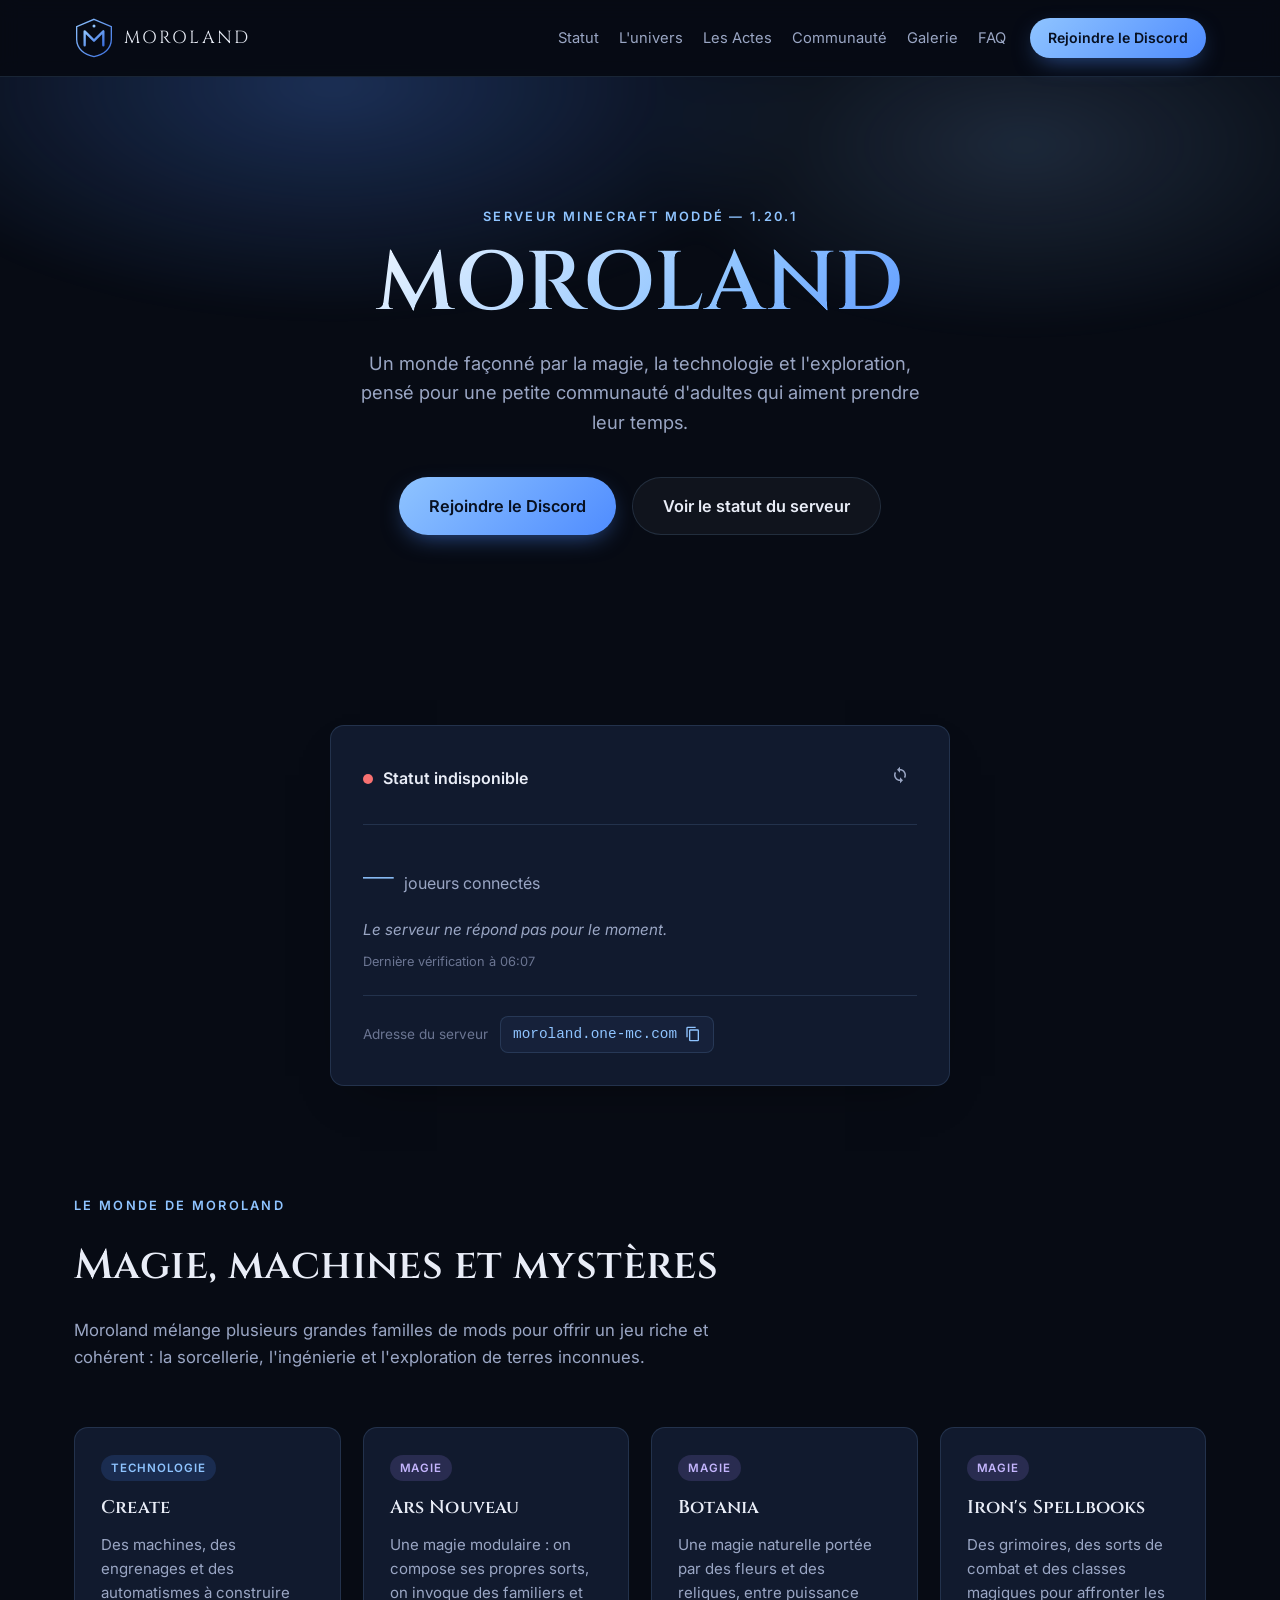
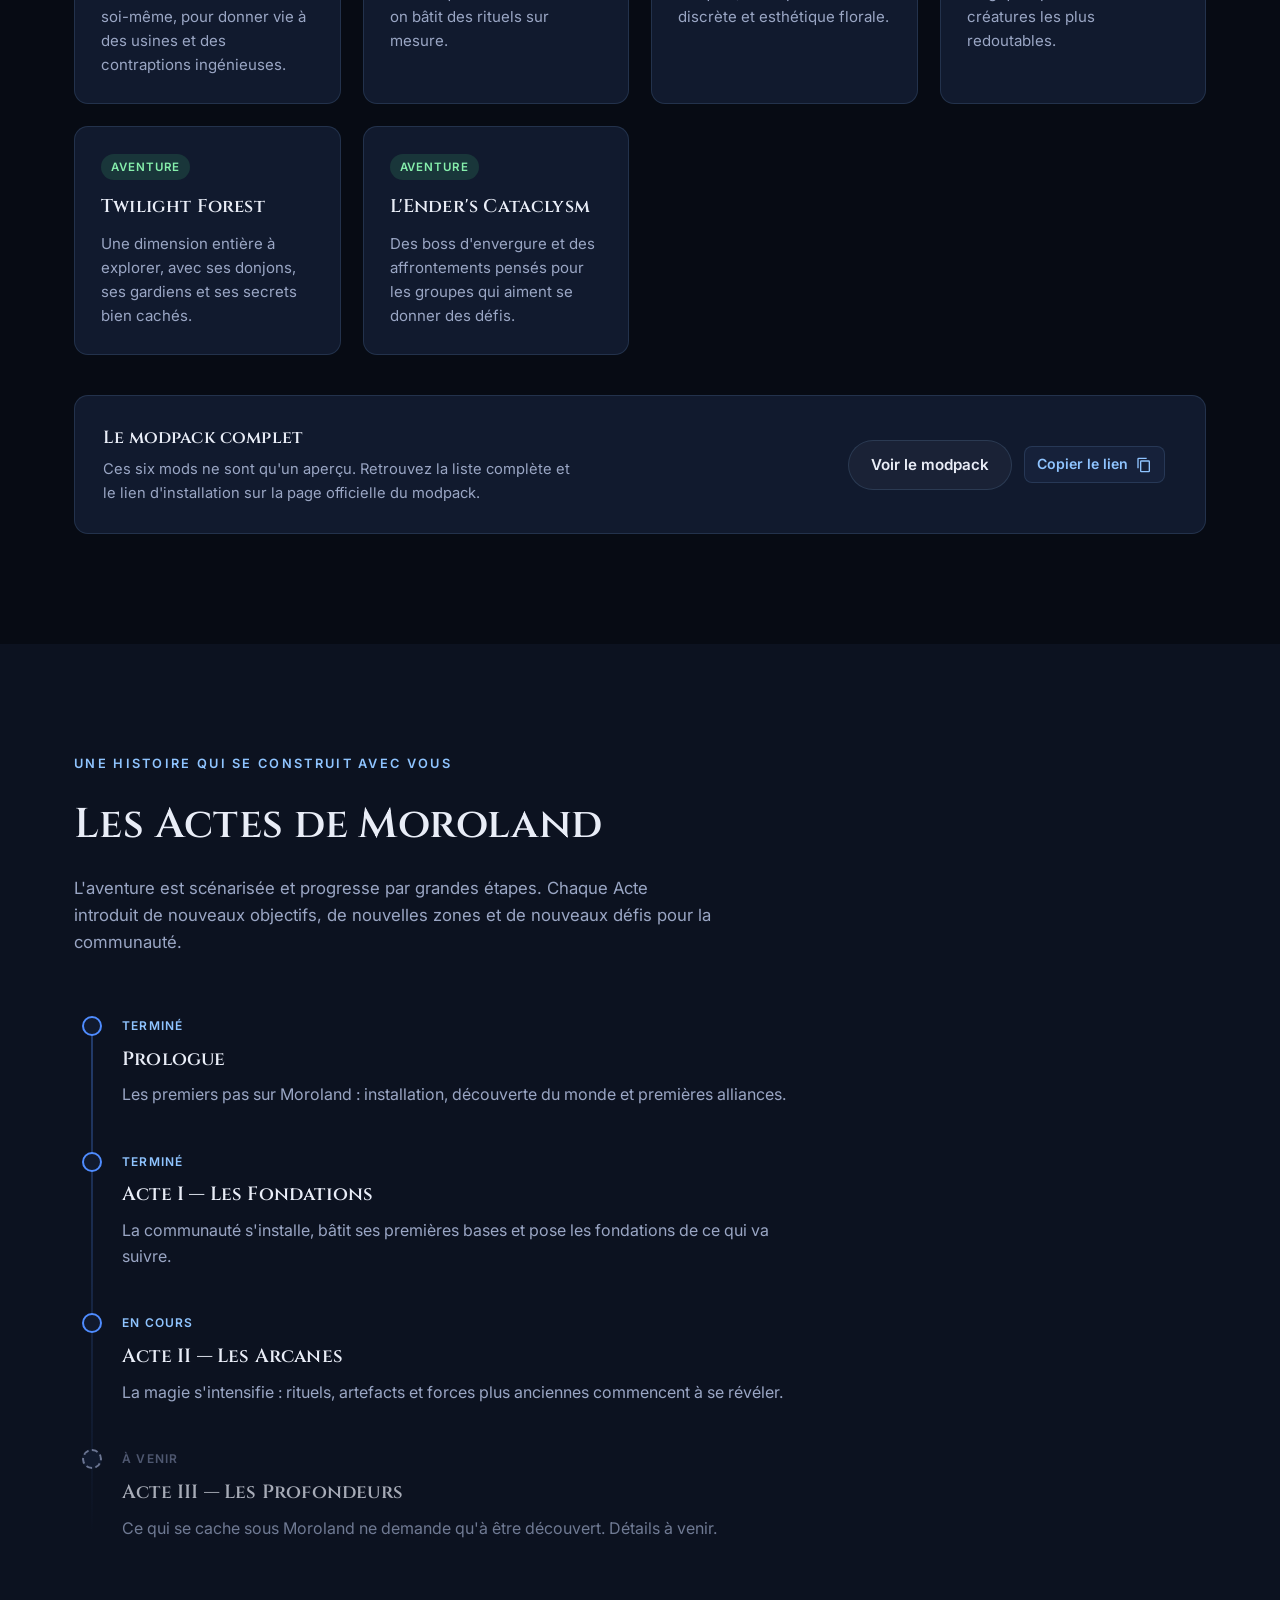
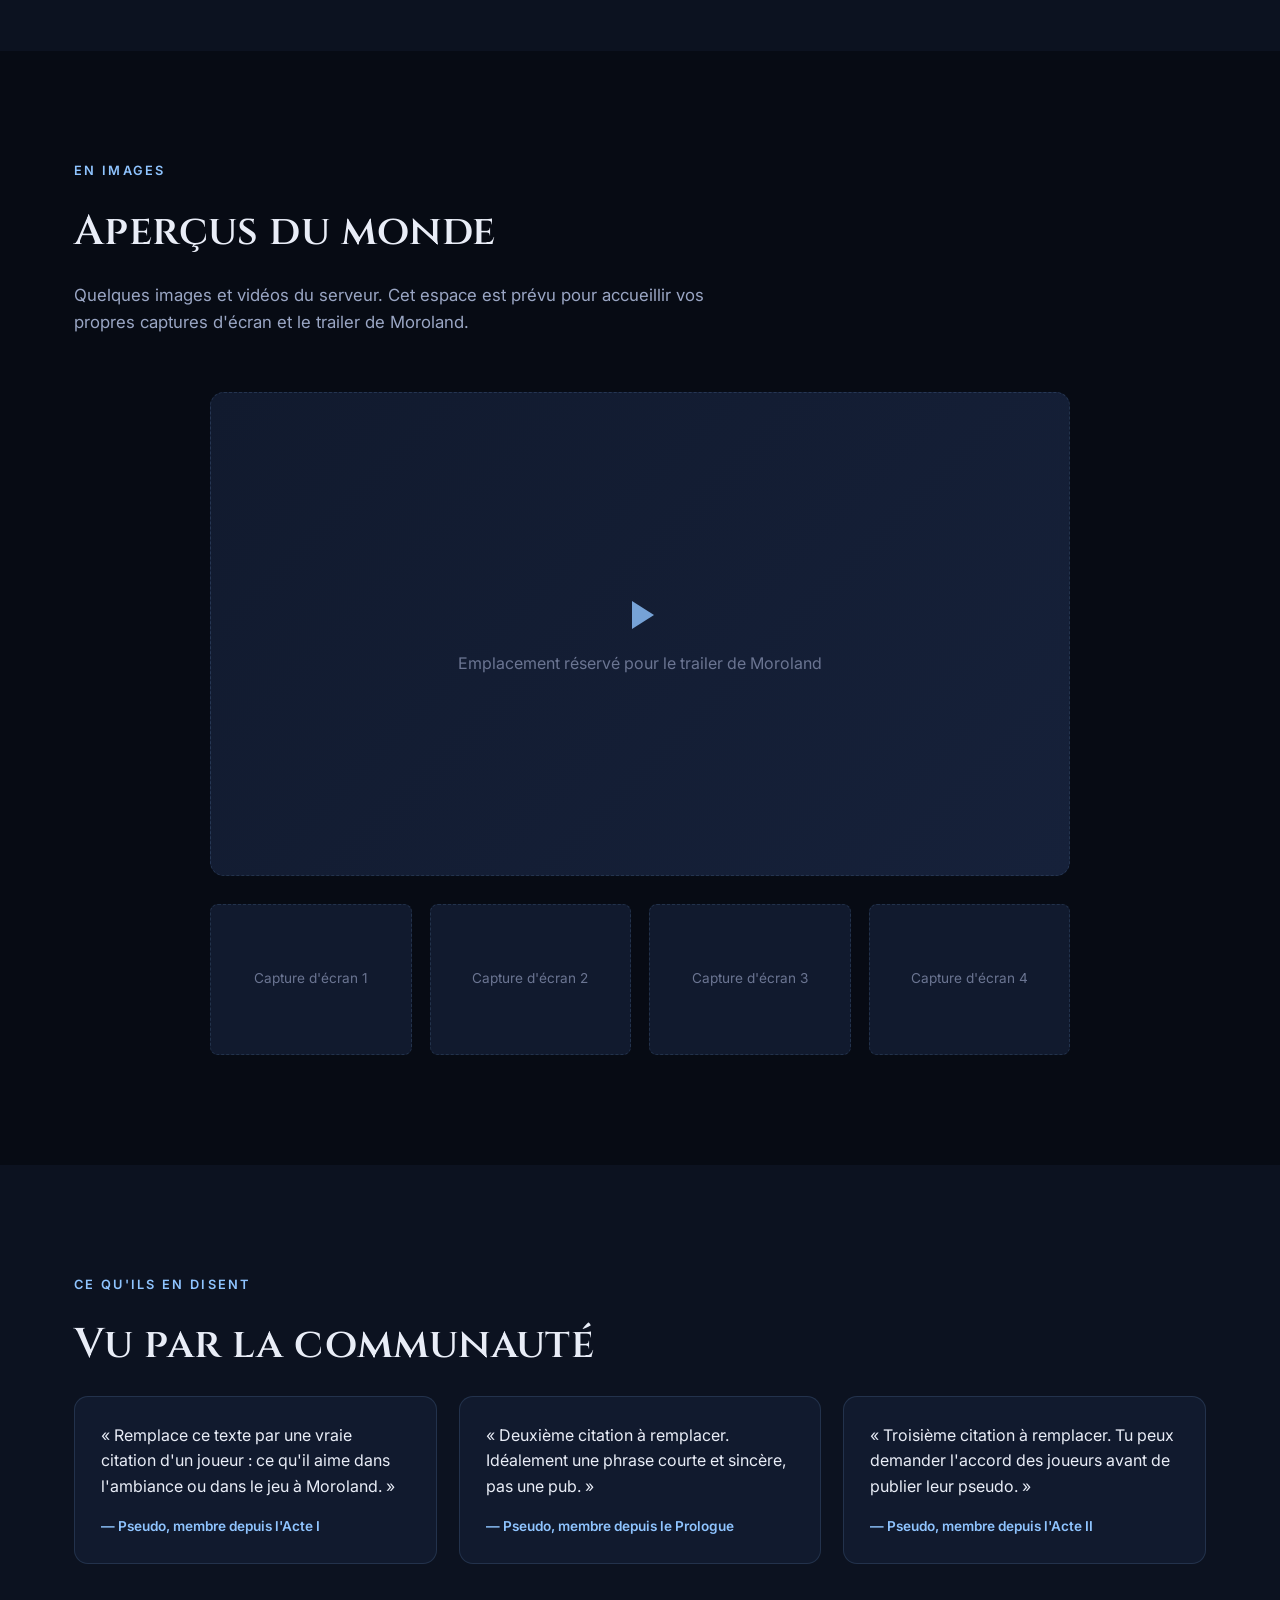
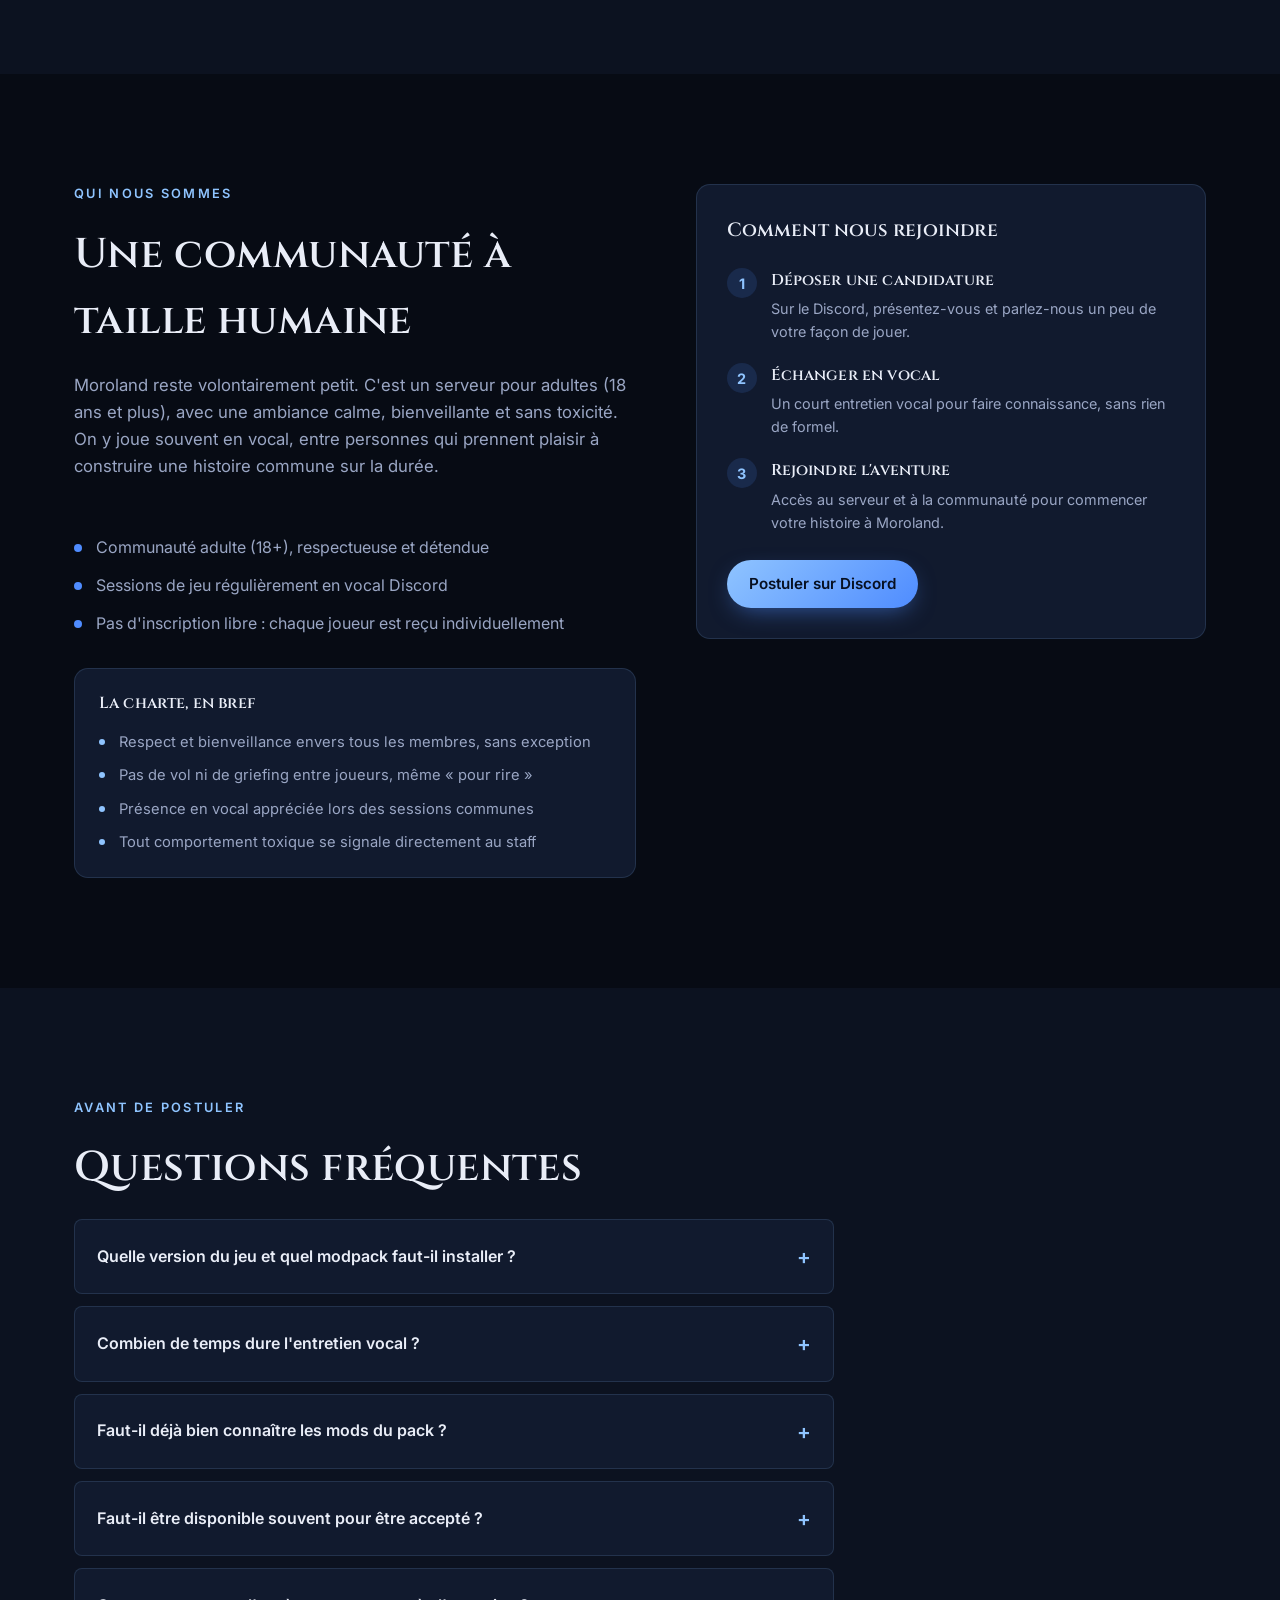
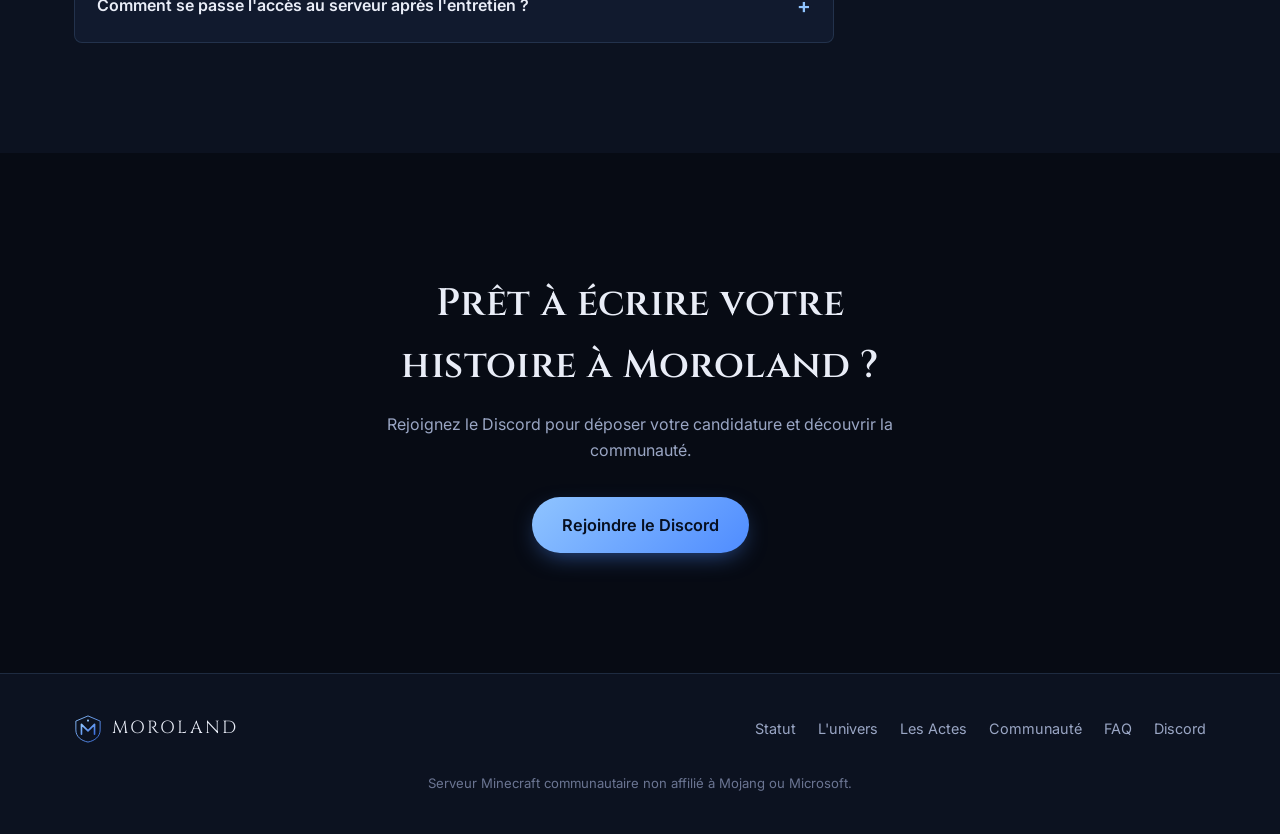
==== index.html @ 059bc5d1 "Premiere version du site vitrine Moroland" ====
<!DOCTYPE html>
<html lang="fr">
<head>
  <meta charset="UTF-8">
  <meta name="viewport" content="width=device-width, initial-scale=1.0">
  <title>Moroland — Serveur Minecraft moddé</title>
  <meta name="description" content="Moroland, serveur Minecraft moddé (magie, technologie, aventure). Petite communauté d'adultes, aventure scénarisée en Actes. Rejoignez-nous sur Discord.">

  <!-- Aperçu de lien (Discord, Twitter/X, etc.) : ce qui s'affiche quand on
       partage l'URL du site. IMPORTANT : remplace "og:url" par l'adresse
       réelle du site une fois publié (voir README, section OG). -->
  <meta property="og:type" content="website">
  <meta property="og:site_name" content="Moroland">
  <meta property="og:title" content="Moroland — Serveur Minecraft moddé">
  <meta property="og:description" content="Magie, technologie et aventure scénarisée. Petite communauté d'adultes, sur invitation, en 1.20.1.">
  <meta property="og:image" content="assets/images/og-image.svg">
  <meta property="og:url" content="https://moroland.netlify.app/">
  <meta name="twitter:card" content="summary_large_image">
  <meta name="twitter:title" content="Moroland — Serveur Minecraft moddé">
  <meta name="twitter:description" content="Magie, technologie et aventure scénarisée. Petite communauté d'adultes, sur invitation, en 1.20.1.">
  <meta name="twitter:image" content="assets/images/og-image.svg">

  <!-- Polices : Cinzel pour les titres (esprit fantasy/gravé), Inter pour le texte (lisible et moderne) -->
  <link rel="preconnect" href="https://fonts.googleapis.com">
  <link rel="preconnect" href="https://fonts.gstatic.com" crossorigin>
  <link href="https://fonts.googleapis.com/css2?family=Cinzel:wght@500;600;700&family=Inter:wght@400;500;600;700&display=swap" rel="stylesheet">

  <link rel="icon" type="image/svg+xml" href="assets/images/logo.svg">
  <link rel="stylesheet" href="css/style.css">
</head>
<body>

  <!-- Lien d'évitement : permet à une personne au clavier de sauter directement au contenu -->
  <a class="skip-link" href="#main">Aller au contenu principal</a>

  <header class="site-header" id="header">
    <div class="container header-inner">
      <a href="#" class="brand" aria-label="Moroland, retour en haut de page">
        <img src="assets/images/logo.svg" alt="" width="40" height="40" class="brand-logo">
        <span class="brand-name">MOROLAND</span>
      </a>

      <nav class="main-nav" id="main-nav" aria-label="Navigation principale">
        <ul>
          <li><a href="#statut">Statut</a></li>
          <li><a href="#univers">L'univers</a></li>
          <li><a href="#actes">Les Actes</a></li>
          <li><a href="#communaute">Communauté</a></li>
          <li><a href="#galerie">Galerie</a></li>
          <li><a href="#faq">FAQ</a></li>
        </ul>
        <a href="#" class="btn btn-primary btn-small js-discord-link" data-discord-link>Rejoindre le Discord</a>
      </nav>

      <button class="nav-toggle" id="nav-toggle" aria-expanded="false" aria-controls="main-nav" aria-label="Ouvrir le menu">
        <span></span><span></span><span></span>
      </button>
    </div>
  </header>

  <main id="main">

    <!-- ============ HERO ============ -->
    <section class="hero">
      <div class="hero-glow" aria-hidden="true"></div>
      <div class="container hero-inner">
        <p class="eyebrow reveal">Serveur Minecraft moddé — 1.20.1</p>
        <h1 class="hero-title reveal">MOROLAND</h1>
        <p class="hero-subtitle reveal">
          Un monde façonné par la magie, la technologie et l'exploration,
          pensé pour une petite communauté d'adultes qui aiment prendre leur temps.
        </p>
        <div class="hero-actions reveal">
          <a href="#" class="btn btn-primary btn-large js-discord-link" data-discord-link>Rejoindre le Discord</a>
          <a href="#statut" class="btn btn-ghost btn-large">Voir le statut du serveur</a>
        </div>
      </div>
    </section>

    <!-- ============ STATUT LIVE ============ -->
    <section class="status-section" id="statut">
      <div class="container">
        <div class="status-card reveal" id="status-card" data-state="loading">
          <div class="status-top">
            <div class="status-indicator">
              <span class="status-dot" id="status-dot" aria-hidden="true"></span>
              <span class="status-label" id="status-label">Vérification en cours…</span>
            </div>
            <button class="status-refresh" id="status-refresh" aria-label="Rafraîchir le statut du serveur">
              <svg viewBox="0 0 24 24" width="18" height="18" aria-hidden="true">
                <path fill="currentColor" d="M12 4V1L8 5l4 4V6c3.31 0 6 2.69 6 6 0 1.01-.25 1.97-.7 2.8l1.46 1.46A7.93 7.93 0 0 0 20 12c0-4.42-3.58-8-8-8zm0 14c-3.31 0-6-2.69-6-6 0-1.01.25-1.97.7-2.8L5.24 7.74A7.93 7.93 0 0 0 4 12c0 4.42 3.58 8 8 8v3l4-4-4-4z"/>
              </svg>
            </button>
          </div>

          <div class="status-body">
            <div class="status-players">
              <span class="status-players-count" id="status-players-count">—</span>
              <span class="status-players-suffix">joueurs connectés</span>
            </div>
            <p class="status-motd" id="status-motd"></p>
            <p class="status-updated" id="status-updated" aria-live="polite"></p>
          </div>

          <div class="status-footer">
            <span class="status-address-label">Adresse du serveur</span>
            <button class="status-address" id="status-address-btn" type="button">
              <code id="status-address-text">moroland.one-mc.com</code>
              <svg viewBox="0 0 24 24" width="16" height="16" aria-hidden="true">
                <path fill="currentColor" d="M16 1H4a2 2 0 0 0-2 2v14h2V3h12V1zm3 4H8a2 2 0 0 0-2 2v14a2 2 0 0 0 2 2h11a2 2 0 0 0 2-2V7a2 2 0 0 0-2-2zm0 16H8V7h11v14z"/>
              </svg>
            </button>
            <span class="status-copied" id="status-copied" role="status" aria-live="polite"></span>
          </div>
        </div>
      </div>
    </section>

    <!-- ============ L'UNIVERS ============ -->
    <section class="section" id="univers">
      <div class="container">
        <p class="eyebrow reveal">Le monde de Moroland</p>
        <h2 class="section-title reveal">Magie, machines et mystères</h2>
        <p class="section-lead reveal">
          Moroland mélange plusieurs grandes familles de mods pour offrir un jeu riche
          et cohérent : la sorcellerie, l'ingénierie et l'exploration de terres inconnues.
        </p>

        <div class="mod-grid">
          <article class="mod-card reveal">
            <span class="mod-tag mod-tag-tech">Technologie</span>
            <h3>Create</h3>
            <p>Des machines, des engrenages et des automatismes à construire soi-même, pour donner vie à des usines et des contraptions ingénieuses.</p>
          </article>

          <article class="mod-card reveal">
            <span class="mod-tag mod-tag-magic">Magie</span>
            <h3>Ars Nouveau</h3>
            <p>Une magie modulaire : on compose ses propres sorts, on invoque des familiers et on bâtit des rituels sur mesure.</p>
          </article>

          <article class="mod-card reveal">
            <span class="mod-tag mod-tag-magic">Magie</span>
            <h3>Botania</h3>
            <p>Une magie naturelle portée par des fleurs et des reliques, entre puissance discrète et esthétique florale.</p>
          </article>

          <article class="mod-card reveal">
            <span class="mod-tag mod-tag-magic">Magie</span>
            <h3>Iron's Spellbooks</h3>
            <p>Des grimoires, des sorts de combat et des classes magiques pour affronter les créatures les plus redoutables.</p>
          </article>

          <article class="mod-card reveal">
            <span class="mod-tag mod-tag-adventure">Aventure</span>
            <h3>Twilight Forest</h3>
            <p>Une dimension entière à explorer, avec ses donjons, ses gardiens et ses secrets bien cachés.</p>
          </article>

          <article class="mod-card reveal">
            <span class="mod-tag mod-tag-adventure">Aventure</span>
            <h3>L'Ender's Cataclysm</h3>
            <p>Des boss d'envergure et des affrontements pensés pour les groupes qui aiment se donner des défis.</p>
          </article>
        </div>

        <div class="modpack-cta reveal">
          <div>
            <h3>Le modpack complet</h3>
            <p>Ces six mods ne sont qu'un aperçu. Retrouvez la liste complète et le lien d'installation sur la page officielle du modpack.</p>
          </div>
          <div class="modpack-cta-actions">
            <a href="#" class="btn btn-ghost" id="modpack-link" target="_blank" rel="noopener noreferrer">Voir le modpack</a>
            <button class="status-address" id="modpack-copy-btn" type="button">
              <span>Copier le lien</span>
              <svg viewBox="0 0 24 24" width="16" height="16" aria-hidden="true">
                <path fill="currentColor" d="M16 1H4a2 2 0 0 0-2 2v14h2V3h12V1zm3 4H8a2 2 0 0 0-2 2v14a2 2 0 0 0 2 2h11a2 2 0 0 0 2-2V7a2 2 0 0 0-2-2zm0 16H8V7h11v14z"/>
              </svg>
            </button>
            <span class="status-copied" id="modpack-copied" role="status" aria-live="polite"></span>
          </div>
        </div>
      </div>
    </section>

    <!-- ============ LES ACTES ============ -->
    <section class="section section-alt" id="actes">
      <div class="container">
        <p class="eyebrow reveal">Une histoire qui se construit avec vous</p>
        <h2 class="section-title reveal">Les Actes de Moroland</h2>
        <p class="section-lead reveal">
          L'aventure est scénarisée et progresse par grandes étapes. Chaque Acte introduit
          de nouveaux objectifs, de nouvelles zones et de nouveaux défis pour la communauté.
        </p>

        <ol class="acts-timeline">
          <li class="act reveal">
            <div class="act-marker" aria-hidden="true"></div>
            <div class="act-content">
              <span class="act-eyebrow">Terminé</span>
              <h3>Prologue</h3>
              <p>Les premiers pas sur Moroland : installation, découverte du monde et premières alliances.</p>
            </div>
          </li>

          <li class="act reveal">
            <div class="act-marker" aria-hidden="true"></div>
            <div class="act-content">
              <span class="act-eyebrow">Terminé</span>
              <h3>Acte I — Les Fondations</h3>
              <p>La communauté s'installe, bâtit ses premières bases et pose les fondations de ce qui va suivre.</p>
            </div>
          </li>

          <li class="act reveal">
            <div class="act-marker" aria-hidden="true"></div>
            <div class="act-content">
              <span class="act-eyebrow">En cours</span>
              <h3>Acte II — Les Arcanes</h3>
              <p>La magie s'intensifie : rituels, artefacts et forces plus anciennes commencent à se révéler.</p>
            </div>
          </li>

          <li class="act reveal act-upcoming">
            <div class="act-marker" aria-hidden="true"></div>
            <div class="act-content">
              <span class="act-eyebrow">À venir</span>
              <h3>Acte III — Les Profondeurs</h3>
              <p>Ce qui se cache sous Moroland ne demande qu'à être découvert. Détails à venir.</p>
            </div>
          </li>
        </ol>
      </div>
    </section>

    <!-- ============ GALERIE ============ -->
    <section class="section" id="galerie">
      <div class="container">
        <p class="eyebrow reveal">En images</p>
        <h2 class="section-title reveal">Aperçus du monde</h2>
        <p class="section-lead reveal">
          Quelques images et vidéos du serveur. Cet espace est prévu pour accueillir vos
          propres captures d'écran et le trailer de Moroland.
        </p>

        <div class="trailer-placeholder reveal">
          <svg viewBox="0 0 24 24" width="48" height="48" aria-hidden="true">
            <path fill="currentColor" d="M8 5v14l11-7z"/>
          </svg>
          <p>Emplacement réservé pour le trailer de Moroland</p>
        </div>

        <div class="screenshot-grid">
          <div class="screenshot-placeholder reveal"><span>Capture d'écran 1</span></div>
          <div class="screenshot-placeholder reveal"><span>Capture d'écran 2</span></div>
          <div class="screenshot-placeholder reveal"><span>Capture d'écran 3</span></div>
          <div class="screenshot-placeholder reveal"><span>Capture d'écran 4</span></div>
        </div>
      </div>
    </section>

    <!-- ============ TÉMOIGNAGES ============ -->
    <section class="section section-alt" id="temoignages">
      <div class="container">
        <p class="eyebrow reveal">Ce qu'ils en disent</p>
        <h2 class="section-title reveal">Vu par la communauté</h2>

        <div class="testimonial-grid">
          <blockquote class="testimonial-card reveal">
            <p>« Remplace ce texte par une vraie citation d'un joueur : ce qu'il aime dans l'ambiance ou dans le jeu à Moroland. »</p>
            <footer>— Pseudo, membre depuis l'Acte I</footer>
          </blockquote>
          <blockquote class="testimonial-card reveal">
            <p>« Deuxième citation à remplacer. Idéalement une phrase courte et sincère, pas une pub. »</p>
            <footer>— Pseudo, membre depuis le Prologue</footer>
          </blockquote>
          <blockquote class="testimonial-card reveal">
            <p>« Troisième citation à remplacer. Tu peux demander l'accord des joueurs avant de publier leur pseudo. »</p>
            <footer>— Pseudo, membre depuis l'Acte II</footer>
          </blockquote>
        </div>
      </div>
    </section>

    <!-- ============ COMMUNAUTÉ ============ -->
    <section class="section" id="communaute">
      <div class="container community-grid">
        <div class="reveal">
          <p class="eyebrow">Qui nous sommes</p>
          <h2 class="section-title">Une communauté à taille humaine</h2>
          <p class="section-lead">
            Moroland reste volontairement petit. C'est un serveur pour adultes (18 ans et plus),
            avec une ambiance calme, bienveillante et sans toxicité. On y joue souvent en vocal,
            entre personnes qui prennent plaisir à construire une histoire commune sur la durée.
          </p>
          <ul class="community-points">
            <li>Communauté adulte (18+), respectueuse et détendue</li>
            <li>Sessions de jeu régulièrement en vocal Discord</li>
            <li>Pas d'inscription libre : chaque joueur est reçu individuellement</li>
          </ul>

          <div class="charter">
            <h3>La charte, en bref</h3>
            <ul>
              <li>Respect et bienveillance envers tous les membres, sans exception</li>
              <li>Pas de vol ni de griefing entre joueurs, même « pour rire »</li>
              <li>Présence en vocal appréciée lors des sessions communes</li>
              <li>Tout comportement toxique se signale directement au staff</li>
            </ul>
          </div>
        </div>

        <div class="join-steps reveal">
          <h3>Comment nous rejoindre</h3>
          <ol>
            <li>
              <span class="join-step-num">1</span>
              <div>
                <h4>Déposer une candidature</h4>
                <p>Sur le Discord, présentez-vous et parlez-nous un peu de votre façon de jouer.</p>
              </div>
            </li>
            <li>
              <span class="join-step-num">2</span>
              <div>
                <h4>Échanger en vocal</h4>
                <p>Un court entretien vocal pour faire connaissance, sans rien de formel.</p>
              </div>
            </li>
            <li>
              <span class="join-step-num">3</span>
              <div>
                <h4>Rejoindre l'aventure</h4>
                <p>Accès au serveur et à la communauté pour commencer votre histoire à Moroland.</p>
              </div>
            </li>
          </ol>
          <a href="#" class="btn btn-primary js-discord-link" data-discord-link>Postuler sur Discord</a>
        </div>
      </div>
    </section>

    <!-- ============ FAQ ============ -->
    <section class="section section-alt" id="faq">
      <div class="container">
        <p class="eyebrow reveal">Avant de postuler</p>
        <h2 class="section-title reveal">Questions fréquentes</h2>

        <div class="faq-list reveal">
          <details class="faq-item">
            <summary>Quelle version du jeu et quel modpack faut-il installer ?</summary>
            <p>Moroland tourne en Minecraft Java 1.20.1 avec Forge. Le modpack complet (avec toutes les versions de mods exactes) est disponible sur la page dédiée, voir la section « L'univers » plus haut.</p>
          </details>
          <details class="faq-item">
            <summary>Combien de temps dure l'entretien vocal ?</summary>
            <p>Généralement une quinzaine de minutes, sans rien de formel : l'idée est surtout de faire connaissance avant de rejoindre le serveur.</p>
          </details>
          <details class="faq-item">
            <summary>Faut-il déjà bien connaître les mods du pack ?</summary>
            <p>Non. Le serveur est ouvert aux joueurs curieux, même s'ils découvrent certains mods. L'essentiel est l'envie d'apprendre et de jouer avec les autres.</p>
          </details>
          <details class="faq-item">
            <summary>Faut-il être disponible souvent pour être accepté ?</summary>
            <p>Non, mais une présence raisonnablement régulière est appréciée, ne serait-ce que pour suivre l'avancée de l'histoire commune (les Actes).</p>
          </details>
          <details class="faq-item">
            <summary>Comment se passe l'accès au serveur après l'entretien ?</summary>
            <p>Une fois l'entretien validé, vous êtes ajouté à la liste blanche (whitelist) et un membre du staff vous indique comment vous connecter.</p>
          </details>
        </div>
      </div>
    </section>

    <!-- ============ CTA FINAL ============ -->
    <section class="final-cta">
      <div class="container final-cta-inner reveal">
        <h2>Prêt à écrire votre histoire à Moroland ?</h2>
        <p>Rejoignez le Discord pour déposer votre candidature et découvrir la communauté.</p>
        <a href="#" class="btn btn-primary btn-large js-discord-link" data-discord-link>Rejoindre le Discord</a>
      </div>
    </section>

  </main>

  <footer class="site-footer">
    <div class="container footer-inner">
      <a href="#" class="brand">
        <img src="assets/images/logo.svg" alt="" width="28" height="28" class="brand-logo">
        <span class="brand-name">MOROLAND</span>
      </a>

      <nav aria-label="Navigation du pied de page">
        <ul class="footer-nav">
          <li><a href="#statut">Statut</a></li>
          <li><a href="#univers">L'univers</a></li>
          <li><a href="#actes">Les Actes</a></li>
          <li><a href="#communaute">Communauté</a></li>
          <li><a href="#faq">FAQ</a></li>
          <li><a href="#" class="js-discord-link" data-discord-link>Discord</a></li>
        </ul>
      </nav>

      <p class="footer-note">
        Serveur Minecraft communautaire non affilié à Mojang ou Microsoft.
      </p>
    </div>
  </footer>

  <script src="js/config.js"></script>
  <script src="js/main.js"></script>
</body>
</html>
---- css/style.css ----
/* ==========================================================
   MOROLAND — feuille de style
   Thème : sombre, bleu nuit, ambiance fantasy/aventure.
   ========================================================== */

:root {
  /* Couleurs de fond, du plus profond au plus clair */
  --bg: #070b14;
  --bg-alt: #0c1220;
  --surface: #111a2e;
  --surface-2: #16213a;
  --border: rgba(143, 196, 255, 0.14);

  /* Texte */
  --text: #e9edf7;
  --text-muted: #9aa6c4;
  --text-faint: #6b7592;

  /* Accent bleu (magie / eau / nuit) */
  --accent: #4f8cff;
  --accent-light: #8fc4ff;
  --accent-dark: #2c58b8;

  /* États du statut serveur */
  --ok: #4ade80;
  --off: #f87171;

  /* Typo */
  --font-display: "Cinzel", serif;
  --font-body: "Inter", system-ui, -apple-system, sans-serif;

  /* Rythme */
  --radius: 14px;
  --radius-sm: 8px;
  --container: 1180px;
}

/* ---------- Reset minimal ---------- */
* { box-sizing: border-box; }
html { scroll-behavior: smooth; }
body {
  margin: 0;
  background: var(--bg);
  color: var(--text);
  font-family: var(--font-body);
  line-height: 1.6;
  -webkit-font-smoothing: antialiased;
}
img { max-width: 100%; display: block; }
a { color: inherit; text-decoration: none; }
ul, ol { margin: 0; padding: 0; list-style: none; }
h1, h2, h3, h4 { margin: 0; font-family: var(--font-display); font-weight: 600; letter-spacing: 0.01em; }
p { margin: 0; }
button { font: inherit; color: inherit; background: none; border: none; cursor: pointer; }

/* Respecte les préférences de mouvement réduit */
@media (prefers-reduced-motion: reduce) {
  *, *::before, *::after { animation-duration: 0.001ms !important; transition-duration: 0.001ms !important; }
  html { scroll-behavior: auto; }
}

/* Focus clavier toujours visible (accessibilité) */
:focus-visible {
  outline: 2px solid var(--accent-light);
  outline-offset: 3px;
  border-radius: 4px;
}

.container {
  max-width: var(--container);
  margin: 0 auto;
  padding: 0 24px;
}

.skip-link {
  position: absolute;
  left: -9999px;
  top: 0;
  background: var(--accent);
  color: #071021;
  padding: 12px 18px;
  border-radius: 0 0 8px 0;
  z-index: 999;
  font-weight: 600;
}
.skip-link:focus { left: 0; }

/* ---------- Boutons ---------- */
.btn {
  display: inline-flex;
  align-items: center;
  justify-content: center;
  gap: 8px;
  padding: 12px 22px;
  border-radius: 999px;
  font-weight: 600;
  font-size: 0.95rem;
  transition: transform 0.15s ease, box-shadow 0.15s ease, background 0.15s ease;
  white-space: nowrap;
}
.btn-primary {
  background: linear-gradient(135deg, var(--accent-light), var(--accent));
  color: #071021;
  box-shadow: 0 8px 24px -8px rgba(79, 140, 255, 0.6);
}
.btn-primary:hover { transform: translateY(-2px); box-shadow: 0 12px 28px -8px rgba(79, 140, 255, 0.75); }
.btn-ghost {
  background: rgba(255, 255, 255, 0.04);
  color: var(--text);
  border: 1px solid var(--border);
}
.btn-ghost:hover { background: rgba(255, 255, 255, 0.08); border-color: var(--accent-light); }
.btn-large { padding: 15px 30px; font-size: 1.02rem; }
.btn-small { padding: 9px 18px; font-size: 0.88rem; }

/* ---------- En-tête ---------- */
.site-header {
  position: sticky;
  top: 0;
  z-index: 100;
  background: rgba(7, 11, 20, 0.75);
  backdrop-filter: blur(10px);
  border-bottom: 1px solid var(--border);
}
.header-inner {
  display: flex;
  align-items: center;
  justify-content: space-between;
  height: 76px;
}
.brand {
  display: flex;
  align-items: center;
  gap: 10px;
}
.brand-name {
  font-family: var(--font-display);
  font-size: 1.1rem;
  letter-spacing: 0.12em;
}
.main-nav {
  display: flex;
  align-items: center;
  gap: 24px;
}
.main-nav ul {
  display: flex;
  gap: 20px;
}
.main-nav a:not(.btn) {
  font-size: 0.92rem;
  color: var(--text-muted);
  transition: color 0.15s ease;
}
.main-nav a:not(.btn):hover { color: var(--text); }

.nav-toggle {
  display: none;
  flex-direction: column;
  gap: 5px;
  padding: 8px;
}
.nav-toggle span {
  width: 22px;
  height: 2px;
  background: var(--text);
  border-radius: 2px;
  transition: transform 0.2s ease, opacity 0.2s ease;
}

/* ---------- Hero ---------- */
.hero {
  position: relative;
  padding: 130px 0 100px;
  overflow: hidden;
  text-align: center;
}
.hero-glow {
  position: absolute;
  inset: -20% -10% auto -10%;
  height: 600px;
  background:
    radial-gradient(45% 55% at 30% 20%, rgba(79, 140, 255, 0.28), transparent 70%),
    radial-gradient(35% 45% at 75% 30%, rgba(143, 196, 255, 0.16), transparent 70%);
  filter: blur(10px);
  pointer-events: none;
}
.hero-inner { position: relative; max-width: 760px; margin: 0 auto; }
.eyebrow {
  color: var(--accent-light);
  text-transform: uppercase;
  letter-spacing: 0.18em;
  font-size: 0.8rem;
  font-weight: 600;
  margin-bottom: 16px;
}
.hero-title {
  font-size: clamp(2.8rem, 7vw, 5.2rem);
  line-height: 1;
  background: linear-gradient(135deg, #ffffff, var(--accent-light) 60%, var(--accent));
  -webkit-background-clip: text;
  background-clip: text;
  color: transparent;
  margin-bottom: 22px;
}
.hero-subtitle {
  font-size: 1.15rem;
  color: var(--text-muted);
  max-width: 560px;
  margin: 0 auto 40px;
}
.hero-actions {
  display: flex;
  justify-content: center;
  gap: 16px;
  flex-wrap: wrap;
}

/* ---------- Sections génériques ---------- */
.section { padding: 110px 0; }
.section-alt { background: var(--bg-alt); }
.section-title {
  font-size: clamp(1.9rem, 3.4vw, 2.6rem);
  margin: 4px 0 18px;
}
.section-lead {
  color: var(--text-muted);
  max-width: 640px;
  font-size: 1.05rem;
  margin-bottom: 56px;
}

/* ---------- Statut live ---------- */
.status-section { padding: 90px 0 0; }
.status-card {
  background: var(--surface);
  border: 1px solid var(--border);
  border-radius: var(--radius);
  padding: 32px;
  max-width: 620px;
  margin: 0 auto;
  box-shadow: 0 20px 50px -30px rgba(0, 0, 0, 0.6);
}
.status-top {
  display: flex;
  align-items: center;
  justify-content: space-between;
  margin-bottom: 24px;
}
.status-indicator { display: flex; align-items: center; gap: 10px; }
.status-dot {
  width: 10px;
  height: 10px;
  border-radius: 50%;
  background: var(--text-faint);
  box-shadow: 0 0 0 0 currentColor;
}
[data-state="online"] .status-dot { background: var(--ok); animation: pulse 2s infinite; color: var(--ok); }
[data-state="offline"] .status-dot { background: var(--off); }
@keyframes pulse {
  0% { box-shadow: 0 0 0 0 rgba(74, 222, 128, 0.5); }
  70% { box-shadow: 0 0 0 8px rgba(74, 222, 128, 0); }
  100% { box-shadow: 0 0 0 0 rgba(74, 222, 128, 0); }
}
.status-label { font-weight: 600; }
.status-refresh {
  padding: 8px;
  border-radius: 50%;
  color: var(--text-muted);
  transition: color 0.15s ease, transform 0.4s ease, background 0.15s ease;
}
.status-refresh:hover { color: var(--text); background: rgba(255,255,255,0.06); }
.status-refresh.is-loading { animation: spin 0.8s linear infinite; }
@keyframes spin { to { transform: rotate(360deg); } }

.status-body { border-top: 1px solid var(--border); border-bottom: 1px solid var(--border); padding: 22px 0; margin-bottom: 20px; }
.status-players { display: flex; align-items: baseline; gap: 10px; margin-bottom: 10px; }
.status-players-count { font-family: var(--font-display); font-size: 2.4rem; color: var(--accent-light); }
.status-players-suffix { color: var(--text-muted); }
.status-motd { color: var(--text-muted); font-size: 0.95rem; font-style: italic; }
.status-updated { color: var(--text-faint); font-size: 0.8rem; margin-top: 10px; }

.status-footer { display: flex; align-items: center; gap: 12px; flex-wrap: wrap; }
.status-address-label { color: var(--text-faint); font-size: 0.85rem; }
.status-address {
  display: flex;
  align-items: center;
  gap: 8px;
  background: var(--surface-2);
  border: 1px solid var(--border);
  padding: 6px 12px;
  border-radius: var(--radius-sm);
  color: var(--accent-light);
  transition: border-color 0.15s ease;
}
.status-address:hover { border-color: var(--accent-light); }
.status-address code { font-family: monospace; font-size: 0.9rem; }
.status-copied { font-size: 0.82rem; color: var(--ok); }

/* ---------- Grille des mods ---------- */
.mod-grid {
  display: grid;
  grid-template-columns: repeat(auto-fit, minmax(260px, 1fr));
  gap: 22px;
}
.mod-card {
  background: var(--surface);
  border: 1px solid var(--border);
  border-radius: var(--radius);
  padding: 26px;
  transition: transform 0.2s ease, border-color 0.2s ease;
}
.mod-card:hover { transform: translateY(-4px); border-color: var(--accent-light); }
.mod-card h3 { font-size: 1.15rem; margin: 12px 0 10px; }
.mod-card p { color: var(--text-muted); font-size: 0.94rem; }
.mod-tag {
  display: inline-block;
  font-size: 0.72rem;
  text-transform: uppercase;
  letter-spacing: 0.08em;
  font-weight: 600;
  padding: 4px 10px;
  border-radius: 999px;
}
.mod-tag-tech { background: rgba(79, 140, 255, 0.16); color: var(--accent-light); }
.mod-tag-magic { background: rgba(167, 139, 250, 0.16); color: #c4b5fd; }
.mod-tag-adventure { background: rgba(74, 222, 128, 0.14); color: #86efac; }

/* ---------- Modpack CTA (dans "L'univers") ---------- */
.modpack-cta {
  margin-top: 40px;
  padding: 28px;
  background: var(--surface);
  border: 1px solid var(--border);
  border-radius: var(--radius);
  display: flex;
  align-items: center;
  justify-content: space-between;
  gap: 24px;
  flex-wrap: wrap;
}
.modpack-cta h3 { font-size: 1.1rem; margin-bottom: 6px; }
.modpack-cta p { color: var(--text-muted); font-size: 0.92rem; max-width: 480px; }
.modpack-cta-actions { display: flex; align-items: center; gap: 12px; flex-wrap: wrap; }
.modpack-cta-actions .status-address { background: var(--surface-2); }
.modpack-cta-actions .status-address span { font-size: 0.88rem; font-weight: 600; }

/* ---------- Les Actes (timeline) ---------- */
.acts-timeline {
  position: relative;
  max-width: 720px;
  margin-left: 8px;
}
.acts-timeline::before {
  content: "";
  position: absolute;
  left: 9px;
  top: 6px;
  bottom: 6px;
  width: 2px;
  background: linear-gradient(var(--accent), transparent);
  opacity: 0.35;
}
.act { position: relative; padding: 0 0 40px 40px; }
.act:last-child { padding-bottom: 0; }
.act-marker {
  position: absolute;
  left: 0;
  top: 4px;
  width: 20px;
  height: 20px;
  border-radius: 50%;
  background: var(--surface);
  border: 2px solid var(--accent);
}
.act-upcoming .act-marker { border-style: dashed; border-color: var(--text-faint); }
.act-eyebrow {
  font-size: 0.75rem;
  text-transform: uppercase;
  letter-spacing: 0.1em;
  color: var(--accent-light);
  font-weight: 600;
}
.act-upcoming .act-eyebrow { color: var(--text-faint); }
.act-content h3 { font-size: 1.2rem; margin: 6px 0 8px; }
.act-content p { color: var(--text-muted); }
.act-upcoming .act-content { opacity: 0.7; }

/* ---------- Galerie ---------- */
.trailer-placeholder {
  aspect-ratio: 16 / 9;
  max-width: 860px;
  margin: 0 auto 28px;
  background: linear-gradient(135deg, var(--surface), var(--surface-2));
  border: 1px dashed var(--border);
  border-radius: var(--radius);
  display: flex;
  flex-direction: column;
  align-items: center;
  justify-content: center;
  gap: 12px;
  color: var(--text-faint);
}
.trailer-placeholder svg { color: var(--accent-light); opacity: 0.8; }
.screenshot-grid {
  display: grid;
  grid-template-columns: repeat(auto-fit, minmax(200px, 1fr));
  gap: 18px;
  max-width: 860px;
  margin: 0 auto;
}
.screenshot-placeholder {
  aspect-ratio: 4 / 3;
  background: var(--surface);
  border: 1px dashed var(--border);
  border-radius: var(--radius-sm);
  display: flex;
  align-items: center;
  justify-content: center;
  color: var(--text-faint);
  font-size: 0.85rem;
  text-align: center;
  padding: 12px;
}

/* ---------- Témoignages ---------- */
.testimonial-grid {
  display: grid;
  grid-template-columns: repeat(auto-fit, minmax(260px, 1fr));
  gap: 22px;
}
.testimonial-card {
  margin: 0;
  background: var(--surface);
  border: 1px solid var(--border);
  border-radius: var(--radius);
  padding: 26px;
}
.testimonial-card p {
  font-size: 1rem;
  color: var(--text);
  margin-bottom: 16px;
}
.testimonial-card footer {
  color: var(--accent-light);
  font-size: 0.85rem;
  font-weight: 600;
}

/* ---------- Communauté ---------- */
.community-grid {
  display: grid;
  grid-template-columns: 1.1fr 1fr;
  gap: 60px;
  align-items: start;
}
.community-points { margin-top: 22px; display: flex; flex-direction: column; gap: 12px; }
.community-points li {
  position: relative;
  padding-left: 22px;
  color: var(--text-muted);
}
.community-points li::before {
  content: "";
  position: absolute;
  left: 0;
  top: 9px;
  width: 8px;
  height: 8px;
  border-radius: 50%;
  background: var(--accent);
}

.charter {
  margin-top: 32px;
  padding: 22px 24px;
  background: var(--surface);
  border: 1px solid var(--border);
  border-radius: var(--radius);
}
.charter h3 { font-size: 1rem; margin-bottom: 14px; }
.charter ul { display: flex; flex-direction: column; gap: 10px; }
.charter li {
  position: relative;
  padding-left: 20px;
  color: var(--text-muted);
  font-size: 0.92rem;
}
.charter li::before {
  content: "";
  position: absolute;
  left: 0;
  top: 8px;
  width: 6px;
  height: 6px;
  border-radius: 50%;
  background: var(--accent-light);
}
.join-steps {
  background: var(--surface);
  border: 1px solid var(--border);
  border-radius: var(--radius);
  padding: 30px;
}
.join-steps h3 { font-size: 1.2rem; margin-bottom: 22px; }
.join-steps ol { display: flex; flex-direction: column; gap: 20px; margin-bottom: 26px; }
.join-steps li { display: flex; gap: 14px; }
.join-step-num {
  flex-shrink: 0;
  width: 30px;
  height: 30px;
  border-radius: 50%;
  background: rgba(79, 140, 255, 0.14);
  color: var(--accent-light);
  display: flex;
  align-items: center;
  justify-content: center;
  font-weight: 700;
  font-size: 0.9rem;
}
.join-steps h4 { font-size: 0.98rem; margin-bottom: 4px; }
.join-steps p { color: var(--text-muted); font-size: 0.9rem; }

/* ---------- FAQ ---------- */
.faq-list {
  max-width: 760px;
  display: flex;
  flex-direction: column;
  gap: 12px;
}
.faq-item {
  background: var(--surface);
  border: 1px solid var(--border);
  border-radius: var(--radius-sm);
  padding: 4px 22px;
}
.faq-item summary {
  padding: 16px 0;
  cursor: pointer;
  font-weight: 600;
  list-style: none;
  display: flex;
  align-items: center;
  justify-content: space-between;
  gap: 16px;
}
.faq-item summary::-webkit-details-marker { display: none; }
.faq-item summary::after {
  content: "+";
  flex-shrink: 0;
  font-size: 1.3rem;
  color: var(--accent-light);
  transition: transform 0.2s ease;
}
.faq-item[open] summary::after { transform: rotate(45deg); }
.faq-item p {
  color: var(--text-muted);
  font-size: 0.92rem;
  padding-bottom: 18px;
}

/* ---------- CTA final ---------- */
.final-cta { padding: 120px 0; text-align: center; }
.final-cta-inner { max-width: 560px; margin: 0 auto; }
.final-cta h2 { font-size: clamp(1.8rem, 3.4vw, 2.4rem); margin-bottom: 16px; }
.final-cta p { color: var(--text-muted); margin-bottom: 34px; }

/* ---------- Pied de page ---------- */
.site-footer {
  border-top: 1px solid var(--border);
  padding: 40px 0;
  background: var(--bg-alt);
}
.footer-inner {
  display: flex;
  align-items: center;
  justify-content: space-between;
  flex-wrap: wrap;
  gap: 20px;
}
.footer-nav { display: flex; gap: 22px; flex-wrap: wrap; }
.footer-nav a { color: var(--text-muted); font-size: 0.9rem; }
.footer-nav a:hover { color: var(--text); }
.footer-note { color: var(--text-faint); font-size: 0.82rem; width: 100%; text-align: center; margin-top: 10px; }

/* ---------- Animations au défilement ---------- */
.reveal {
  opacity: 0;
  transform: translateY(16px);
  transition: opacity 0.6s ease, transform 0.6s ease;
}
.reveal.is-visible { opacity: 1; transform: translateY(0); }

/* ---------- Responsive ---------- */
@media (max-width: 900px) {
  .community-grid { grid-template-columns: 1fr; gap: 40px; }

  .main-nav {
    position: fixed;
    inset: 76px 0 0 0;
    background: var(--bg);
    flex-direction: column;
    align-items: flex-start;
    padding: 30px 24px;
    gap: 26px;
    transform: translateX(100%);
    transition: transform 0.25s ease;
  }
  .main-nav.is-open { transform: translateX(0); }
  .main-nav ul { flex-direction: column; gap: 18px; }
  .main-nav a:not(.btn) { font-size: 1.05rem; }
  .nav-toggle { display: flex; }
  .nav-toggle[aria-expanded="true"] span:nth-child(1) { transform: translateY(7px) rotate(45deg); }
  .nav-toggle[aria-expanded="true"] span:nth-child(2) { opacity: 0; }
  .nav-toggle[aria-expanded="true"] span:nth-child(3) { transform: translateY(-7px) rotate(-45deg); }

  .hero { padding: 100px 0 70px; }
  .section { padding: 80px 0; }
}
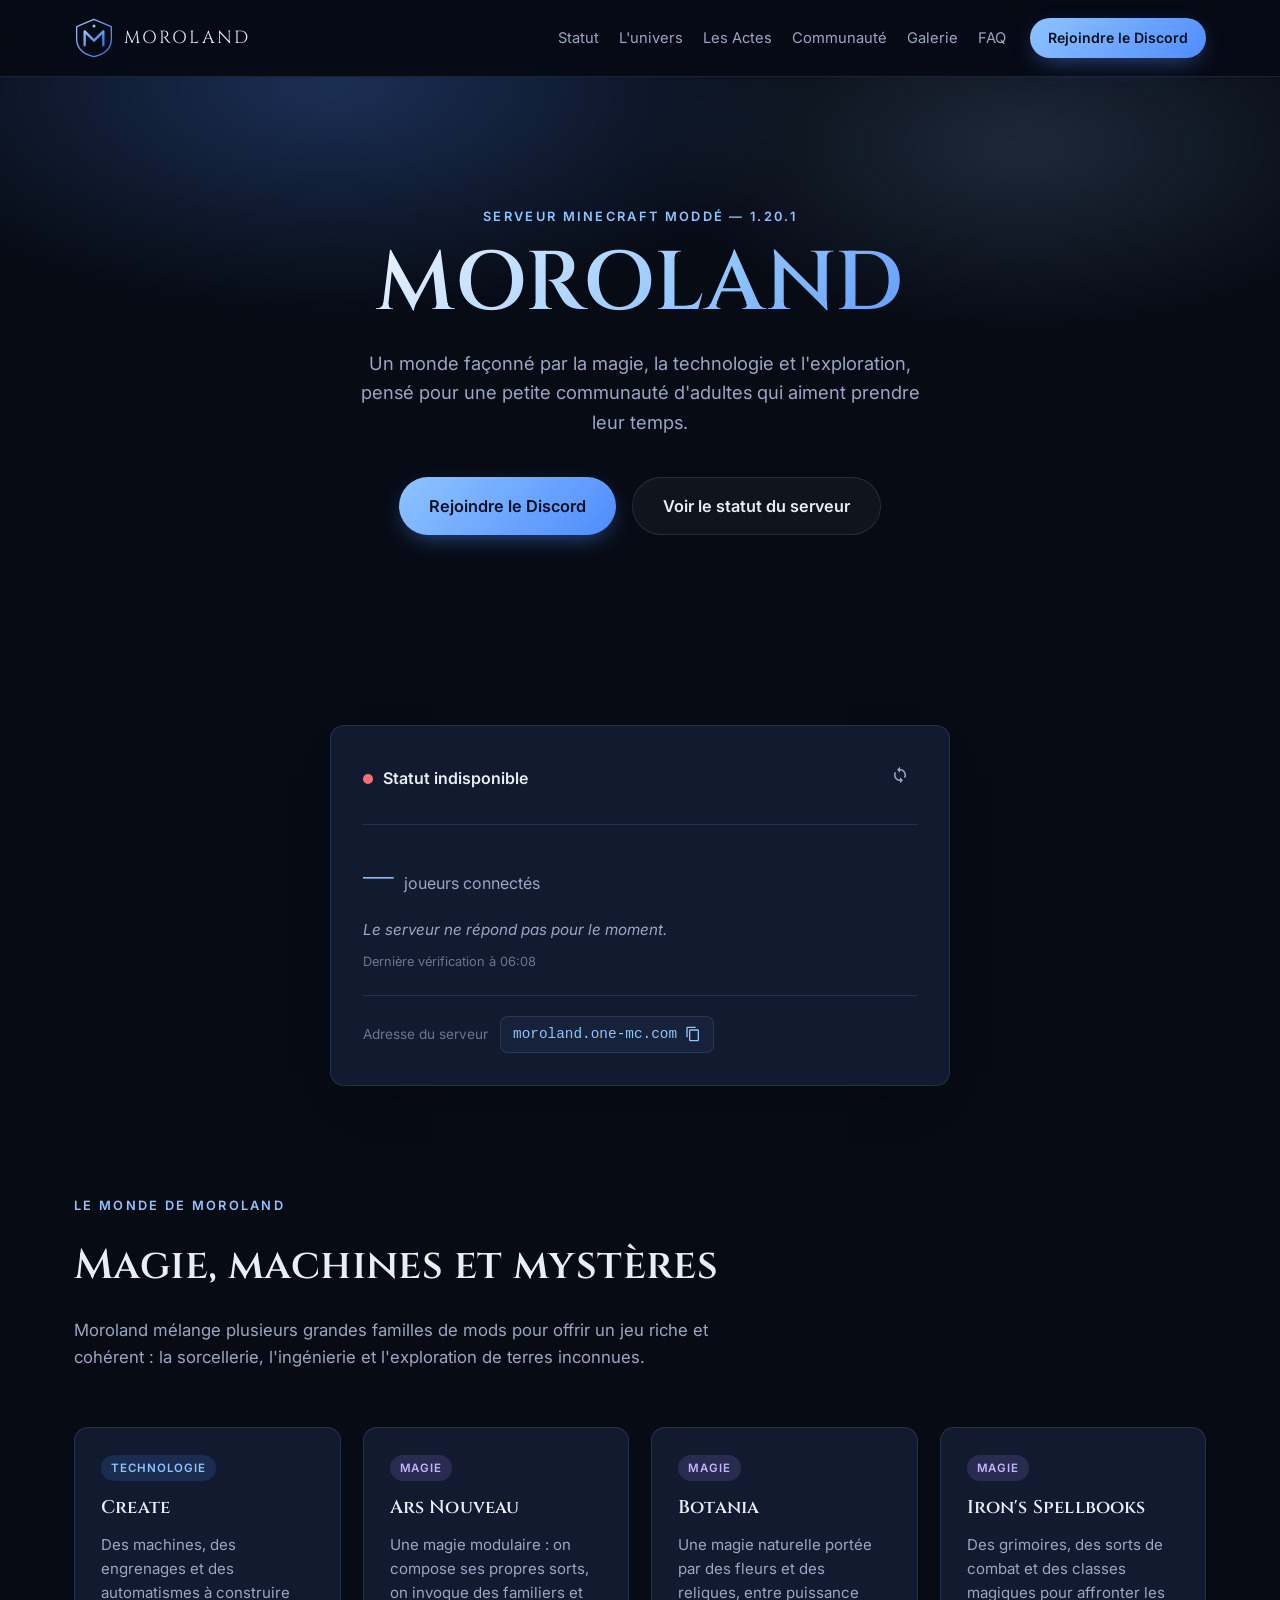
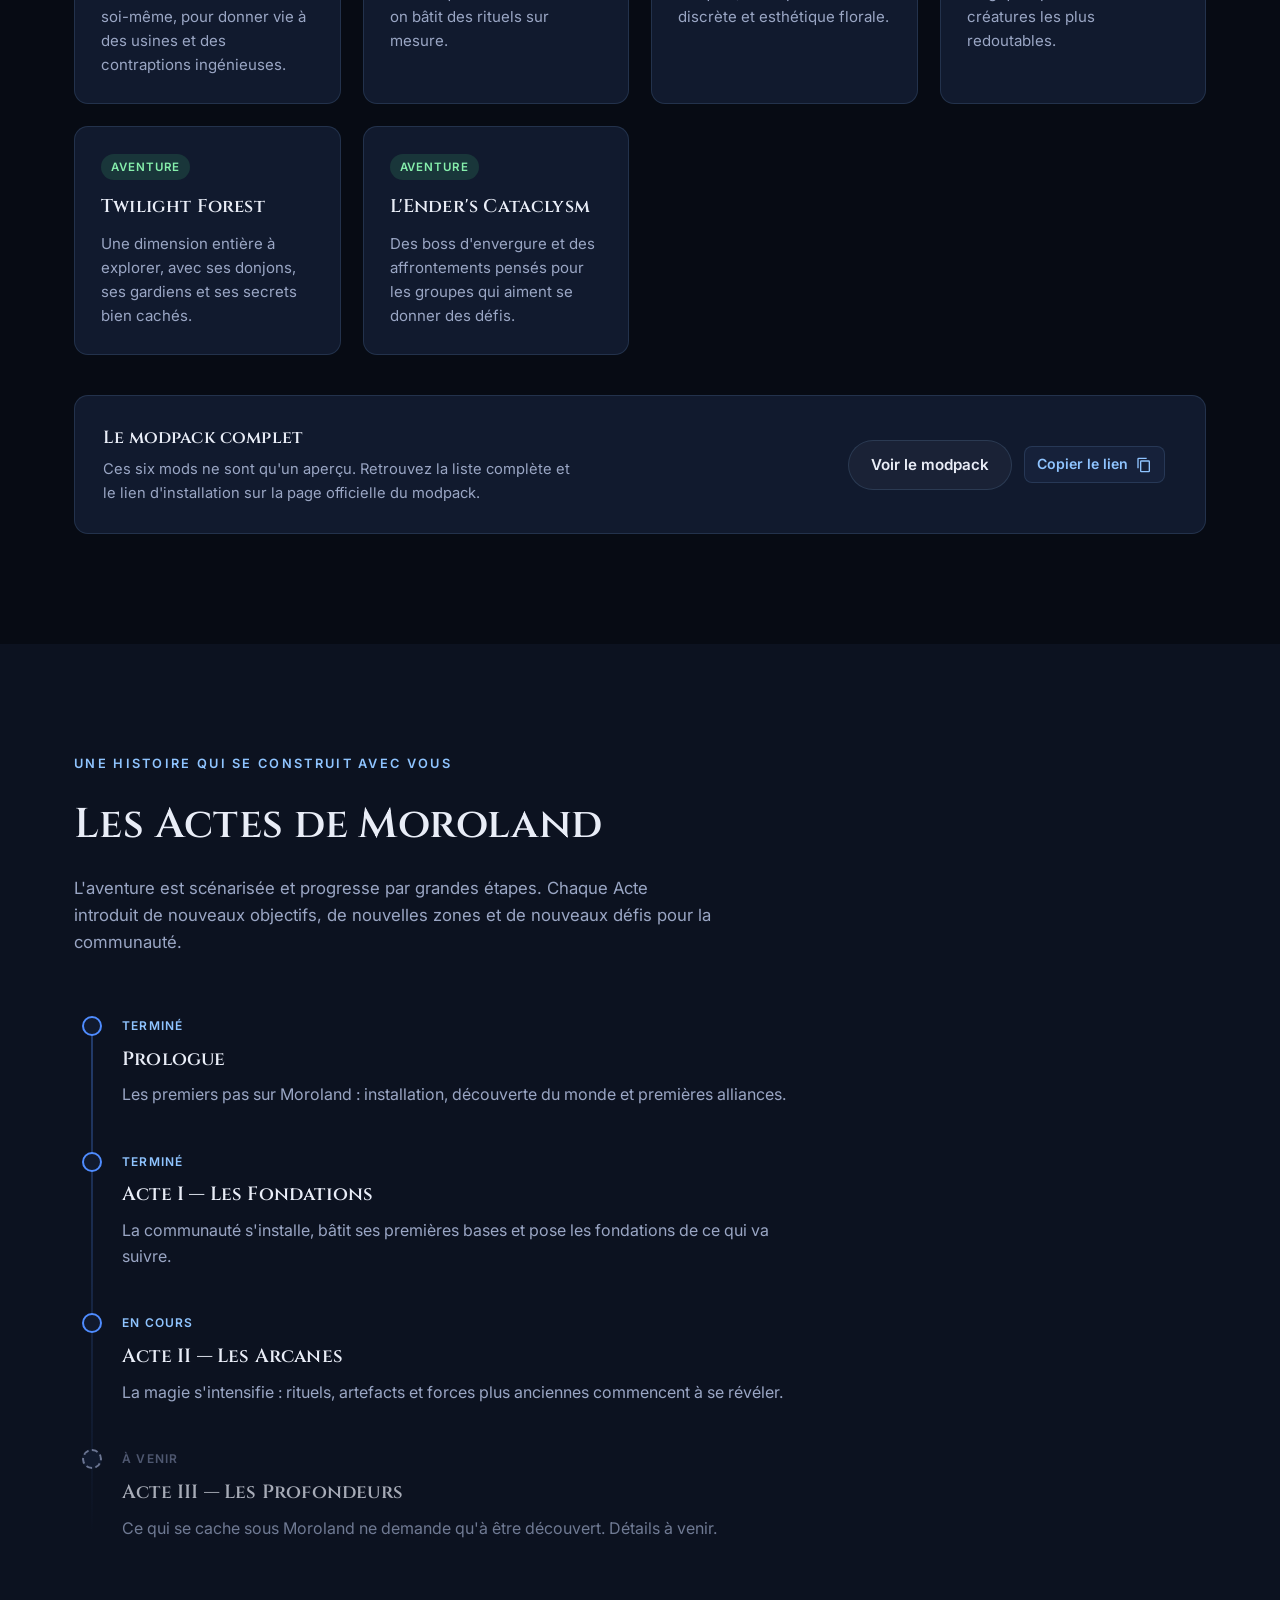
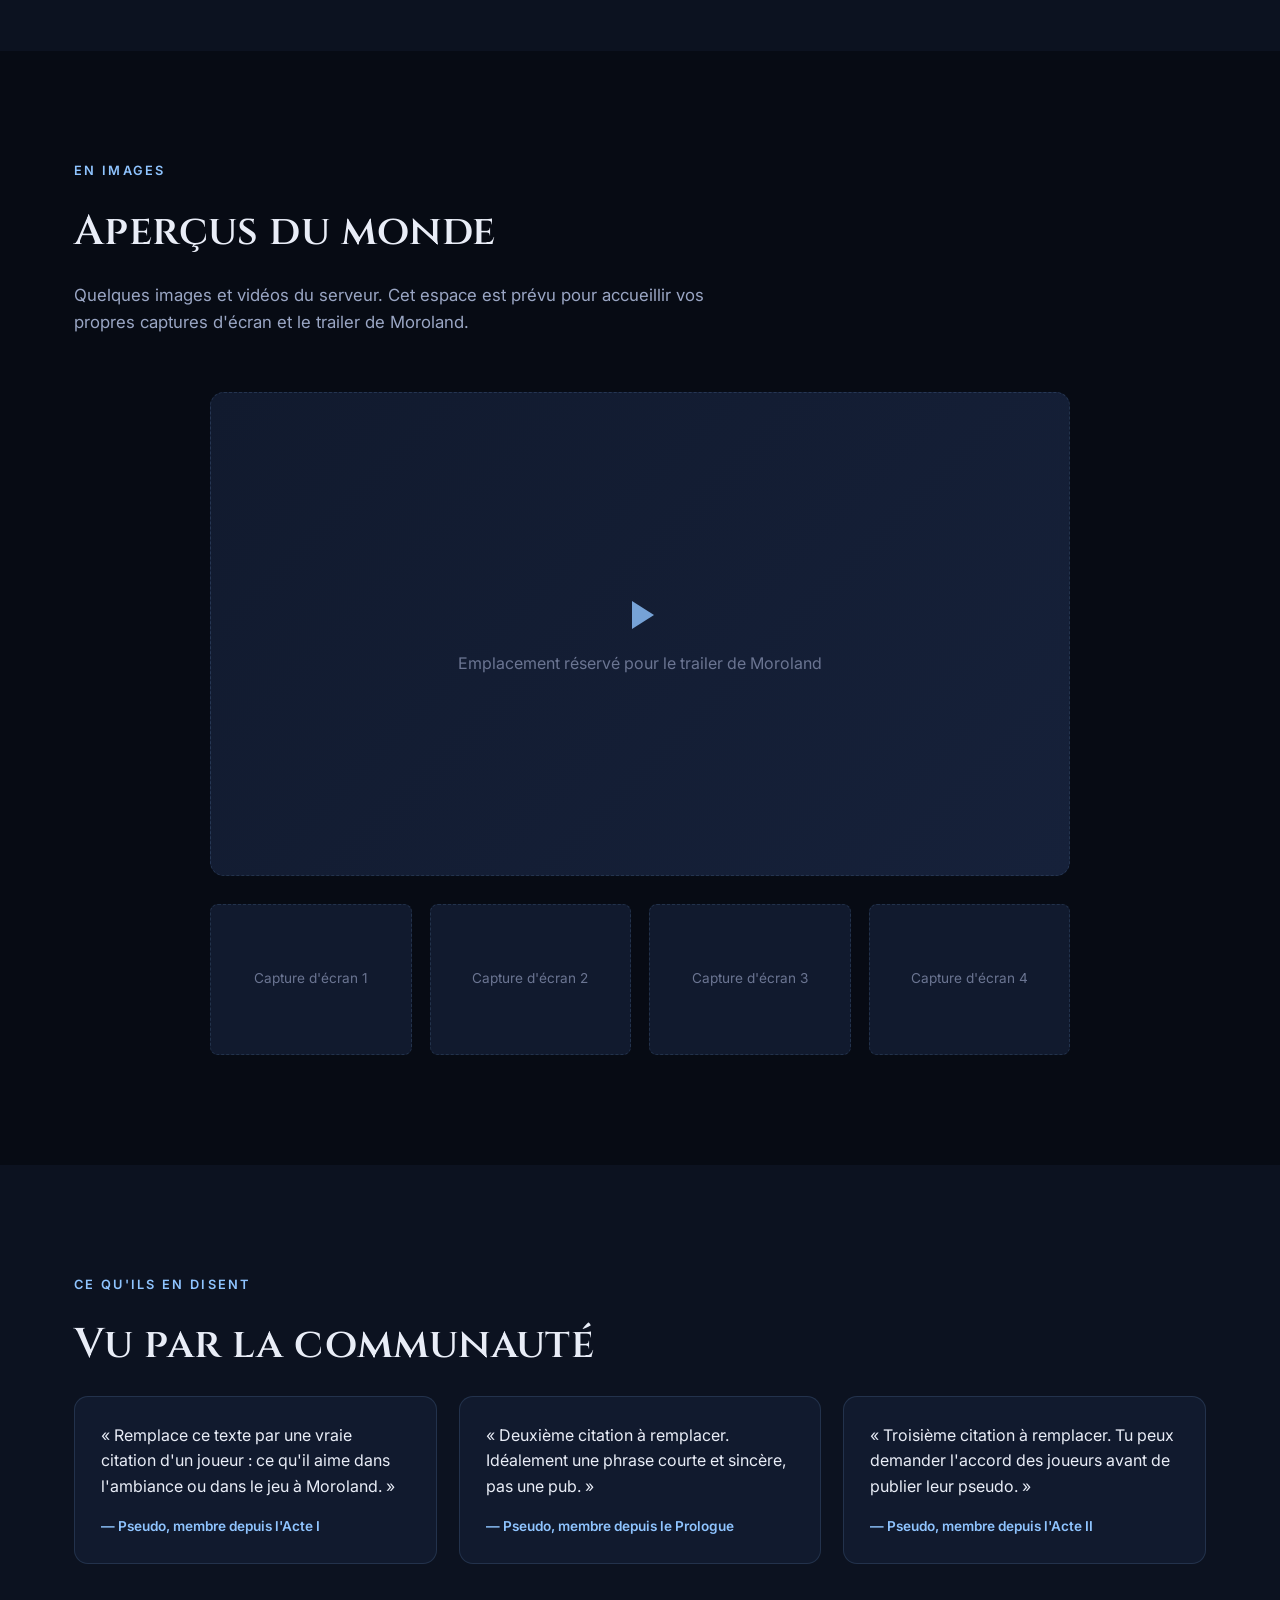
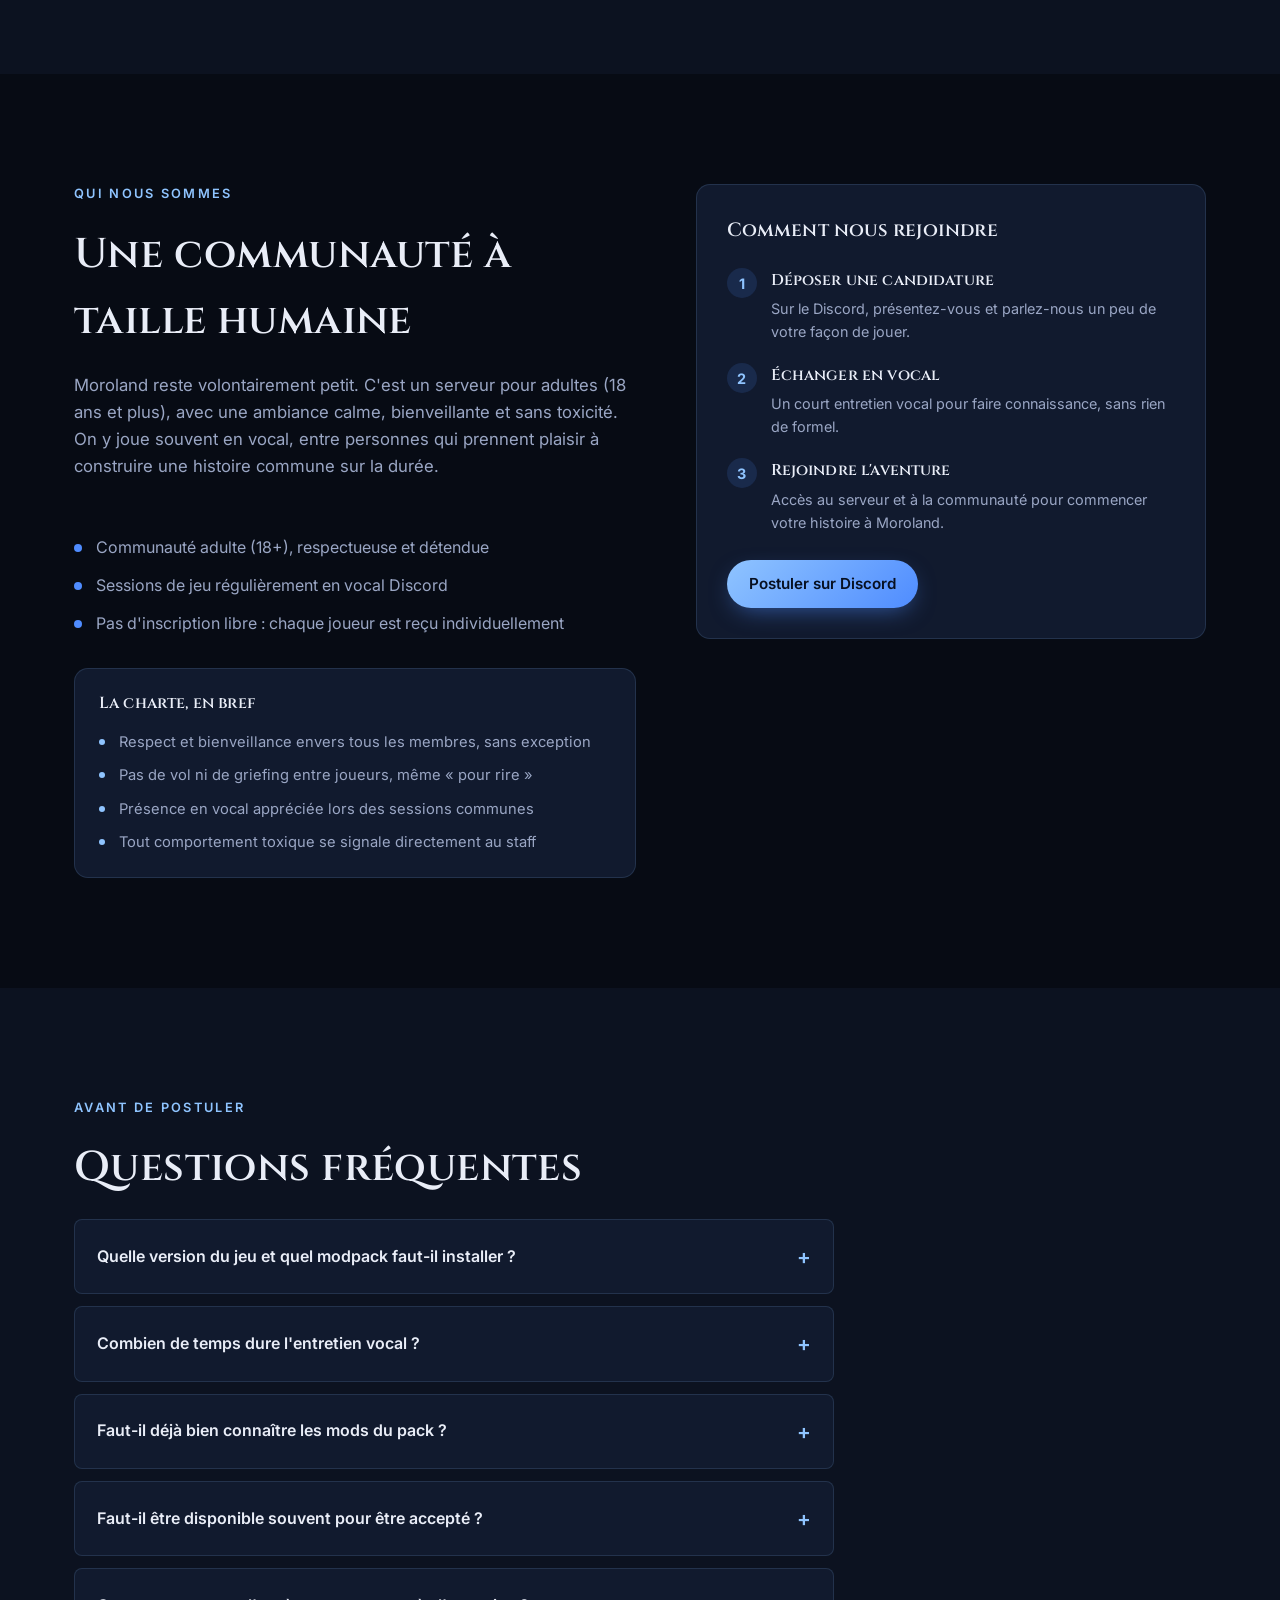
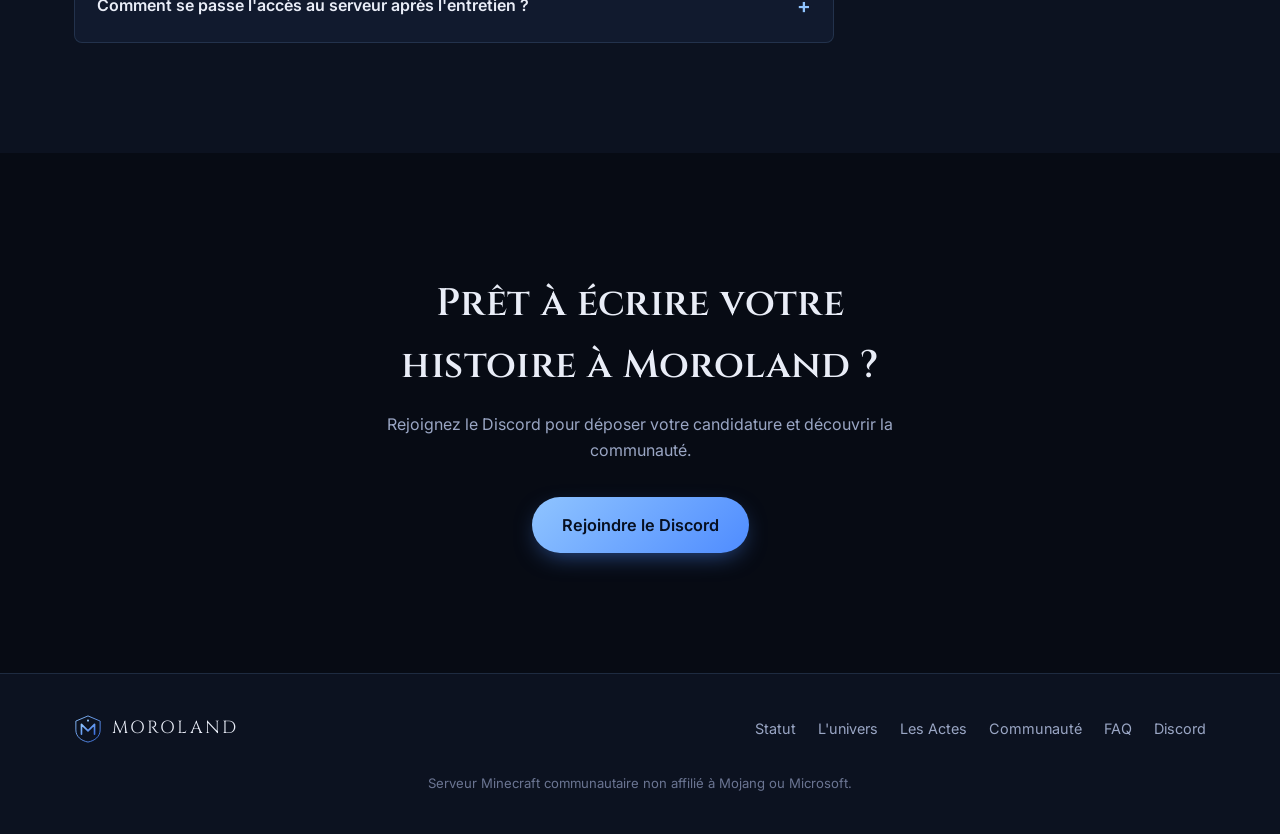
==== commit 74f6d284: "Met a jour og:url avec l'adresse Netlify reelle" ====
--- a/index.html
+++ b/index.html
@@ -14,7 +14,7 @@
   <meta property="og:title" content="Moroland — Serveur Minecraft moddé">
   <meta property="og:description" content="Magie, technologie et aventure scénarisée. Petite communauté d'adultes, sur invitation, en 1.20.1.">
   <meta property="og:image" content="assets/images/og-image.svg">
-  <meta property="og:url" content="https://moroland.netlify.app/">
+  <meta property="og:url" content="https://reliable-dieffenbachia-4ee07e.netlify.app/">
   <meta name="twitter:card" content="summary_large_image">
   <meta name="twitter:title" content="Moroland — Serveur Minecraft moddé">
   <meta name="twitter:description" content="Magie, technologie et aventure scénarisée. Petite communauté d'adultes, sur invitation, en 1.20.1.">
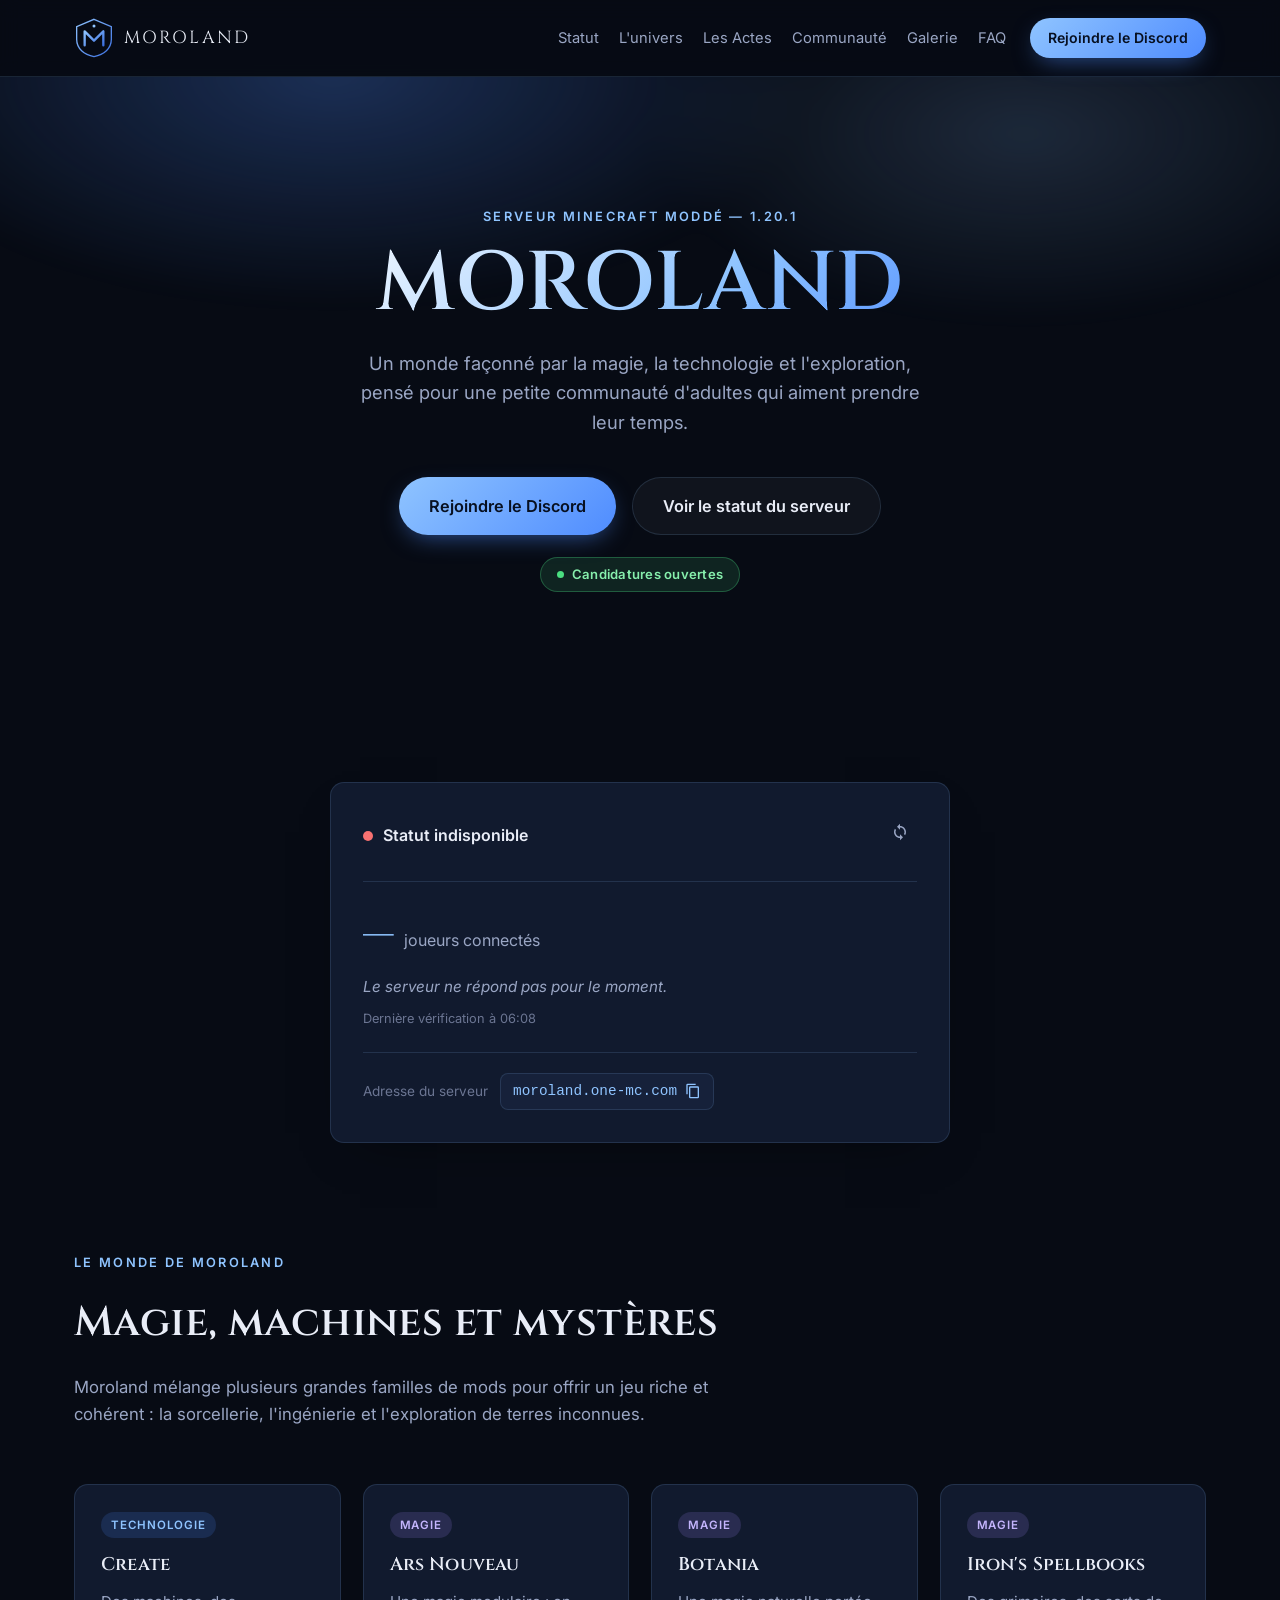
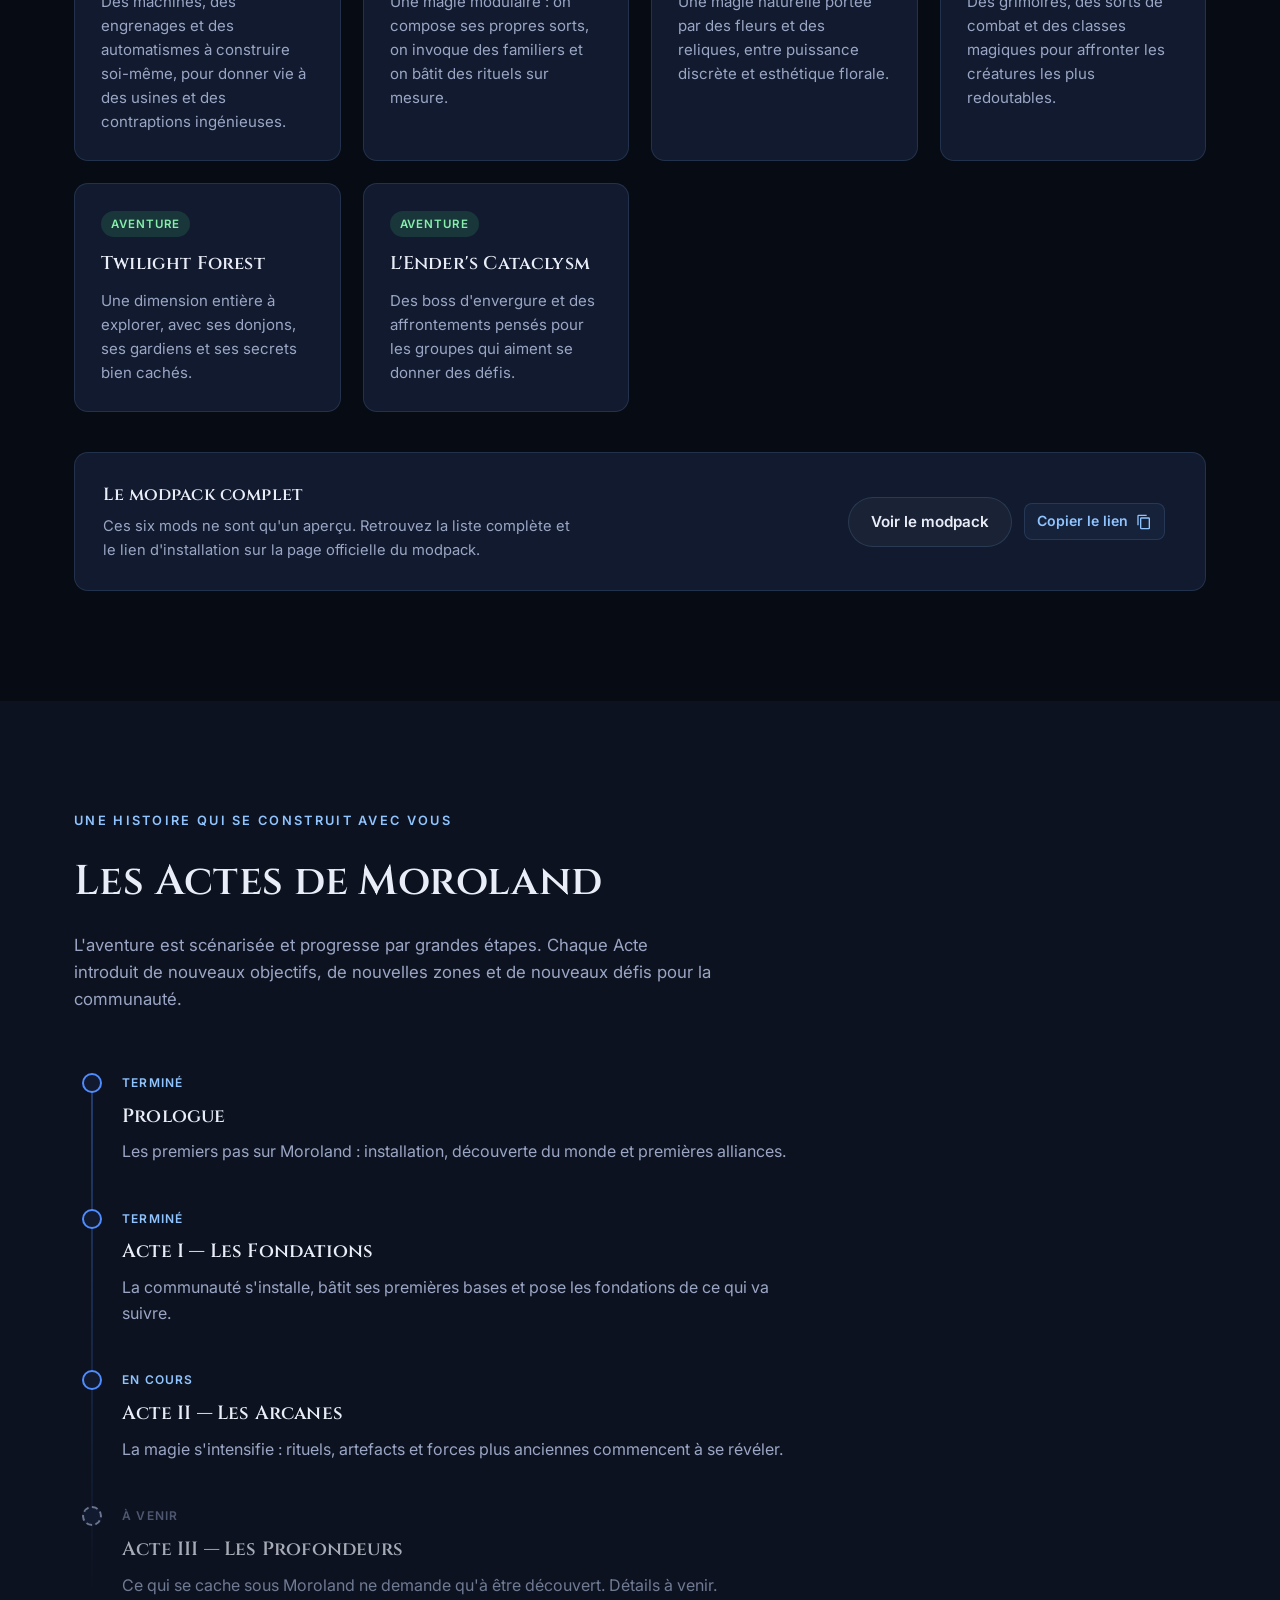
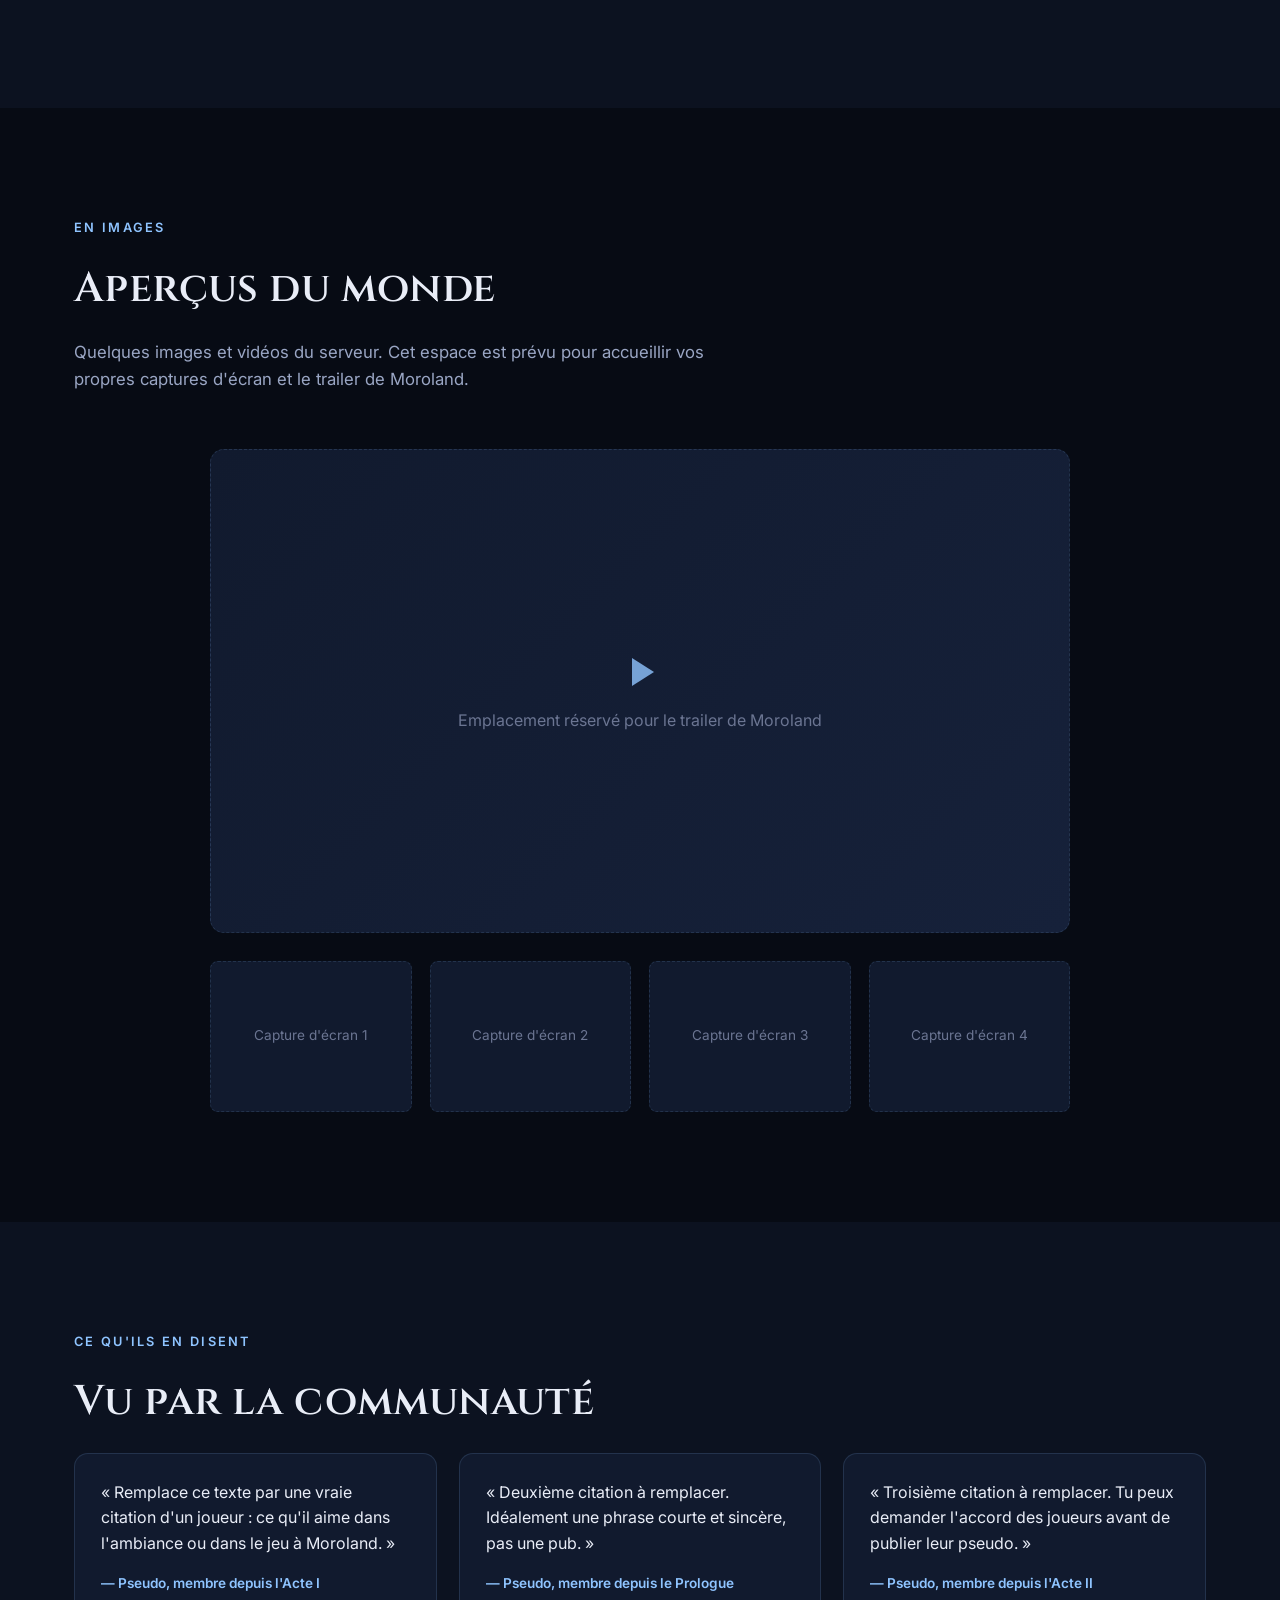
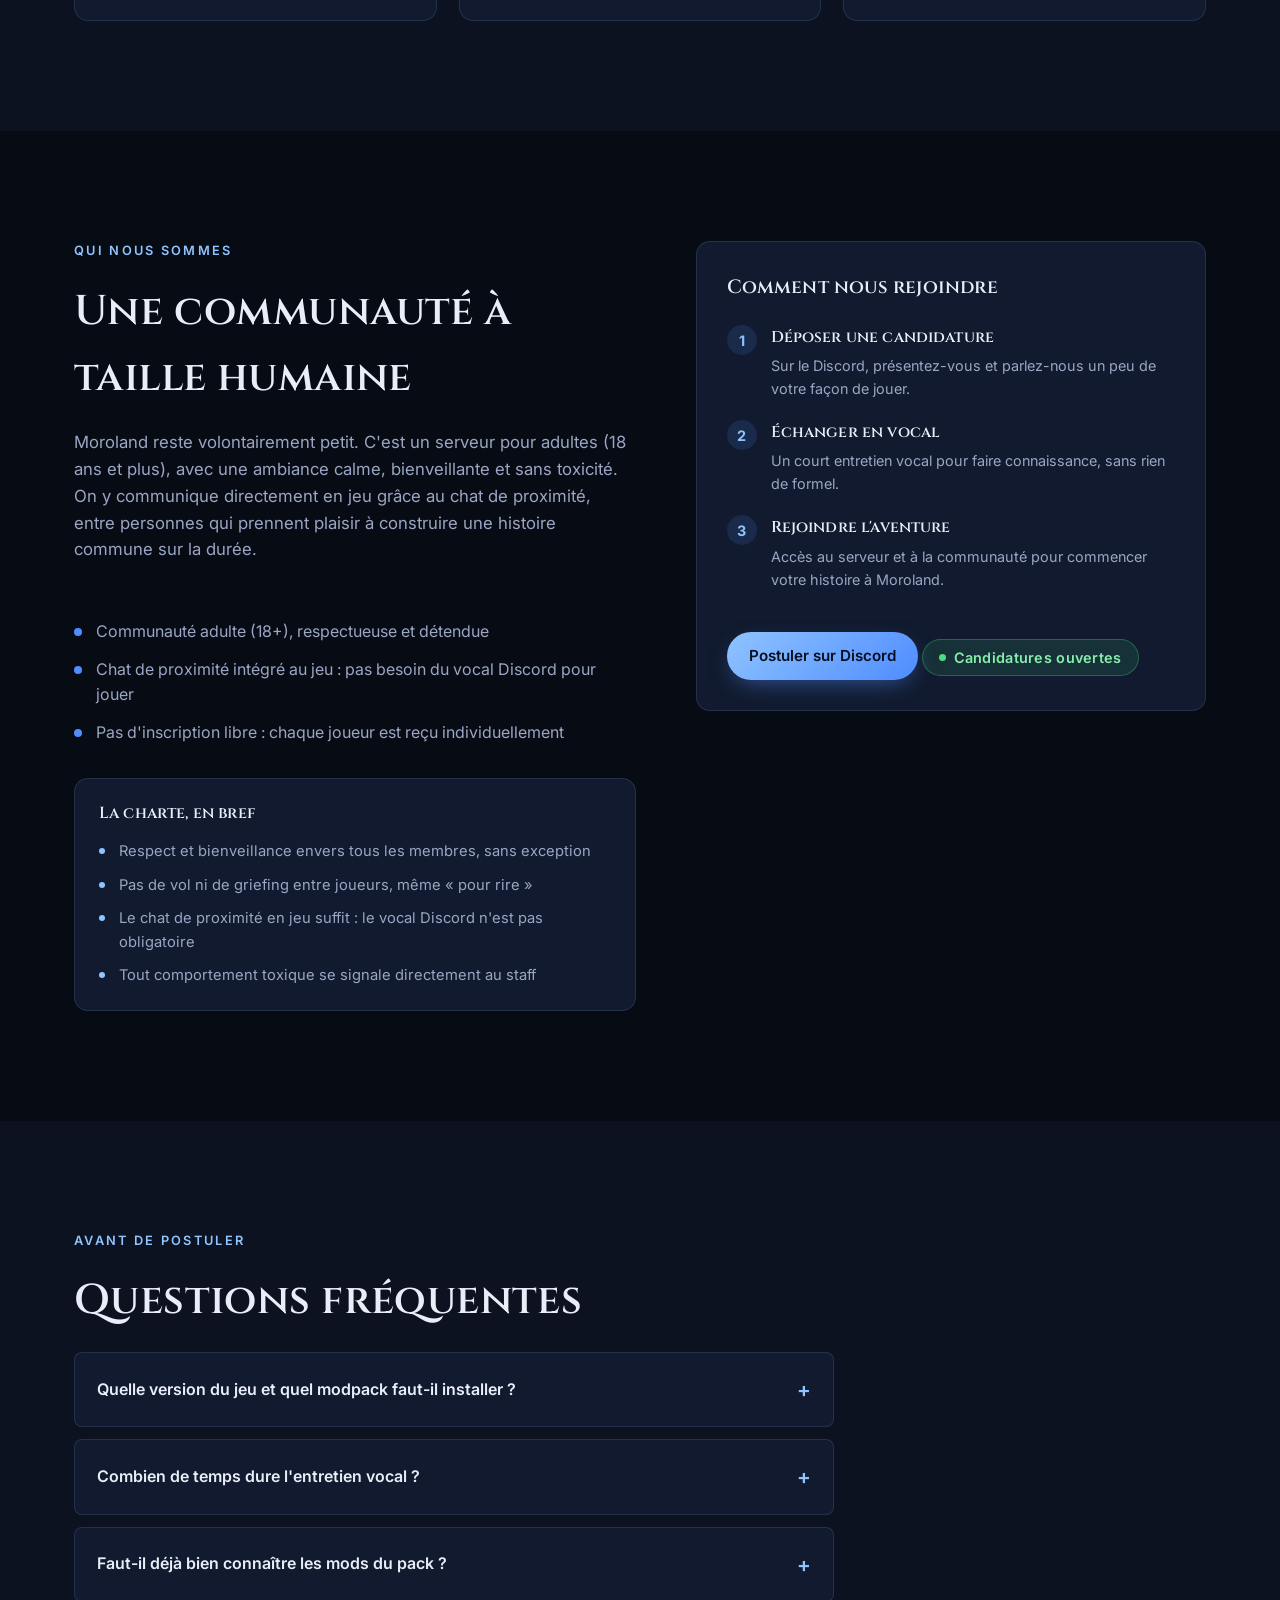
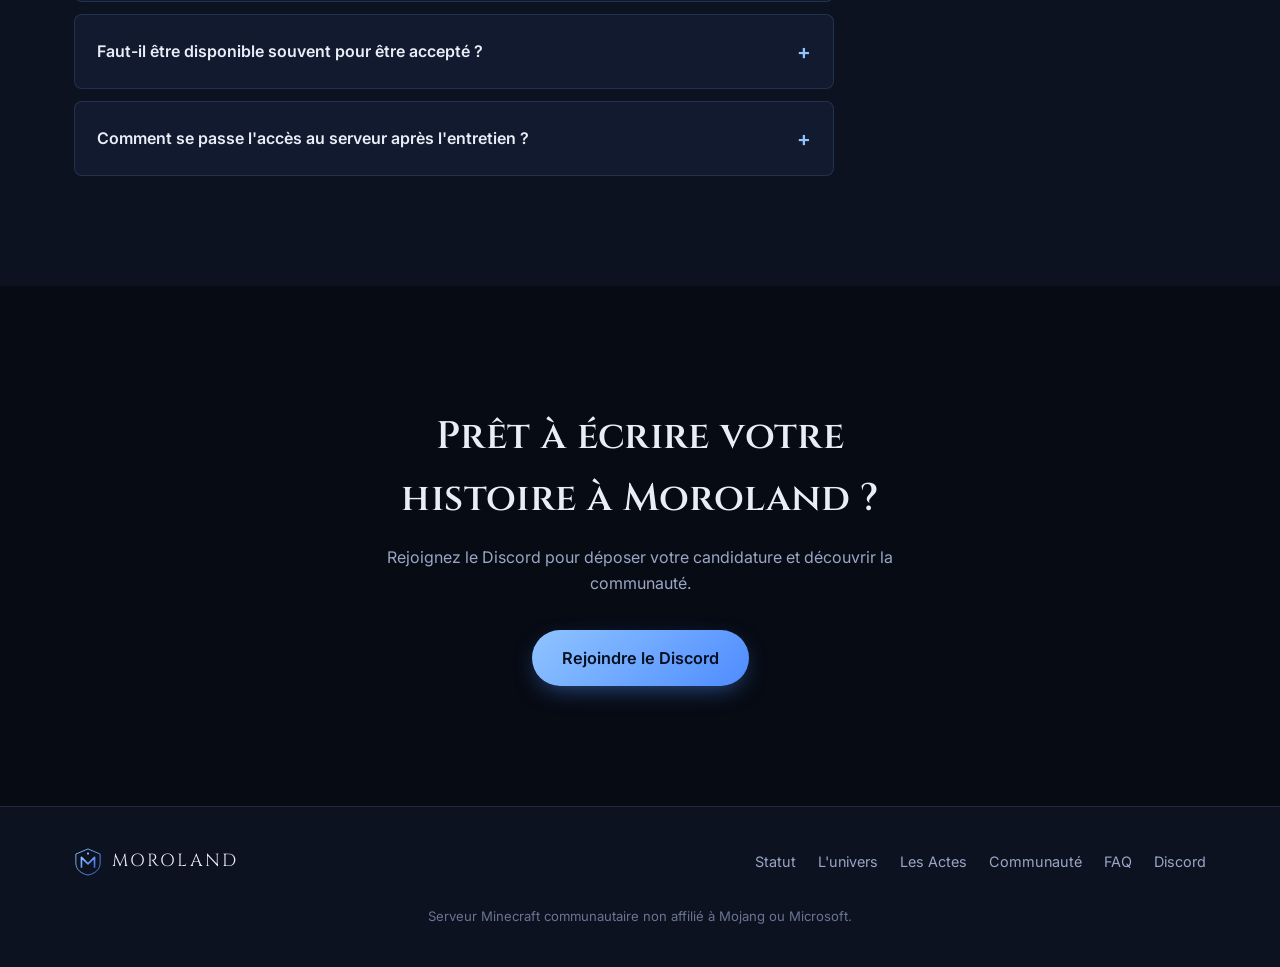
==== commit 348c5cce: "Ajoute badge recrutement, bouton retour en haut, robots.txt/sitemap ; corrige mentions vocal Discord" ====
--- a/index.html
+++ b/index.html
@@ -74,6 +74,7 @@
           <a href="#" class="btn btn-primary btn-large js-discord-link" data-discord-link>Rejoindre le Discord</a>
           <a href="#statut" class="btn btn-ghost btn-large">Voir le statut du serveur</a>
         </div>
+        <p class="recruitment-badge reveal js-recruitment-badge"></p>
       </div>
     </section>
 
@@ -290,12 +291,13 @@
           <h2 class="section-title">Une communauté à taille humaine</h2>
           <p class="section-lead">
             Moroland reste volontairement petit. C'est un serveur pour adultes (18 ans et plus),
-            avec une ambiance calme, bienveillante et sans toxicité. On y joue souvent en vocal,
-            entre personnes qui prennent plaisir à construire une histoire commune sur la durée.
+            avec une ambiance calme, bienveillante et sans toxicité. On y communique directement en jeu
+            grâce au chat de proximité, entre personnes qui prennent plaisir à construire une histoire
+            commune sur la durée.
           </p>
           <ul class="community-points">
             <li>Communauté adulte (18+), respectueuse et détendue</li>
-            <li>Sessions de jeu régulièrement en vocal Discord</li>
+            <li>Chat de proximité intégré au jeu : pas besoin du vocal Discord pour jouer</li>
             <li>Pas d'inscription libre : chaque joueur est reçu individuellement</li>
           </ul>
 
@@ -304,7 +306,7 @@
             <ul>
               <li>Respect et bienveillance envers tous les membres, sans exception</li>
               <li>Pas de vol ni de griefing entre joueurs, même « pour rire »</li>
-              <li>Présence en vocal appréciée lors des sessions communes</li>
+              <li>Le chat de proximité en jeu suffit : le vocal Discord n'est pas obligatoire</li>
               <li>Tout comportement toxique se signale directement au staff</li>
             </ul>
           </div>
@@ -336,6 +338,7 @@
             </li>
           </ol>
           <a href="#" class="btn btn-primary js-discord-link" data-discord-link>Postuler sur Discord</a>
+          <p class="recruitment-badge js-recruitment-badge"></p>
         </div>
       </div>
     </section>
@@ -406,6 +409,12 @@
     </div>
   </footer>
 
+  <button class="back-to-top" id="back-to-top" aria-label="Revenir en haut de la page">
+    <svg viewBox="0 0 24 24" width="20" height="20" aria-hidden="true">
+      <path fill="currentColor" d="M12 5l-7 7h4v7h6v-7h4z"/>
+    </svg>
+  </button>
+
   <script src="js/config.js"></script>
   <script src="js/main.js"></script>
 </body>
--- a/css/style.css
+++ b/css/style.css
@@ -216,6 +216,37 @@
   flex-wrap: wrap;
 }
 
+/* ---------- Badge de recrutement ---------- */
+.recruitment-badge {
+  display: inline-flex;
+  align-items: center;
+  gap: 8px;
+  margin-top: 22px;
+  padding: 6px 16px;
+  border-radius: 999px;
+  font-size: 0.82rem;
+  font-weight: 600;
+  letter-spacing: 0.02em;
+}
+.recruitment-badge::before {
+  content: "";
+  width: 7px;
+  height: 7px;
+  border-radius: 50%;
+}
+.recruitment-badge[data-status="open"] {
+  background: rgba(74, 222, 128, 0.12);
+  color: #86efac;
+  border: 1px solid rgba(74, 222, 128, 0.3);
+}
+.recruitment-badge[data-status="open"]::before { background: var(--ok); }
+.recruitment-badge[data-status="closed"] {
+  background: rgba(154, 166, 196, 0.1);
+  color: var(--text-muted);
+  border: 1px solid var(--border);
+}
+.recruitment-badge[data-status="closed"]::before { background: var(--text-faint); }
+
 /* ---------- Sections génériques ---------- */
 .section { padding: 110px 0; }
 .section-alt { background: var(--bg-alt); }
@@ -582,6 +613,34 @@
 .footer-nav a { color: var(--text-muted); font-size: 0.9rem; }
 .footer-nav a:hover { color: var(--text); }
 .footer-note { color: var(--text-faint); font-size: 0.82rem; width: 100%; text-align: center; margin-top: 10px; }
+
+/* ---------- Bouton retour en haut ---------- */
+.back-to-top {
+  position: fixed;
+  right: 24px;
+  bottom: 24px;
+  width: 46px;
+  height: 46px;
+  border-radius: 50%;
+  background: var(--surface);
+  border: 1px solid var(--border);
+  color: var(--accent-light);
+  display: flex;
+  align-items: center;
+  justify-content: center;
+  box-shadow: 0 10px 24px -10px rgba(0, 0, 0, 0.6);
+  opacity: 0;
+  transform: translateY(12px);
+  pointer-events: none;
+  transition: opacity 0.2s ease, transform 0.2s ease, border-color 0.2s ease;
+  z-index: 90;
+}
+.back-to-top.is-visible {
+  opacity: 1;
+  transform: translateY(0);
+  pointer-events: auto;
+}
+.back-to-top:hover { border-color: var(--accent-light); }
 
 /* ---------- Animations au défilement ---------- */
 .reveal {
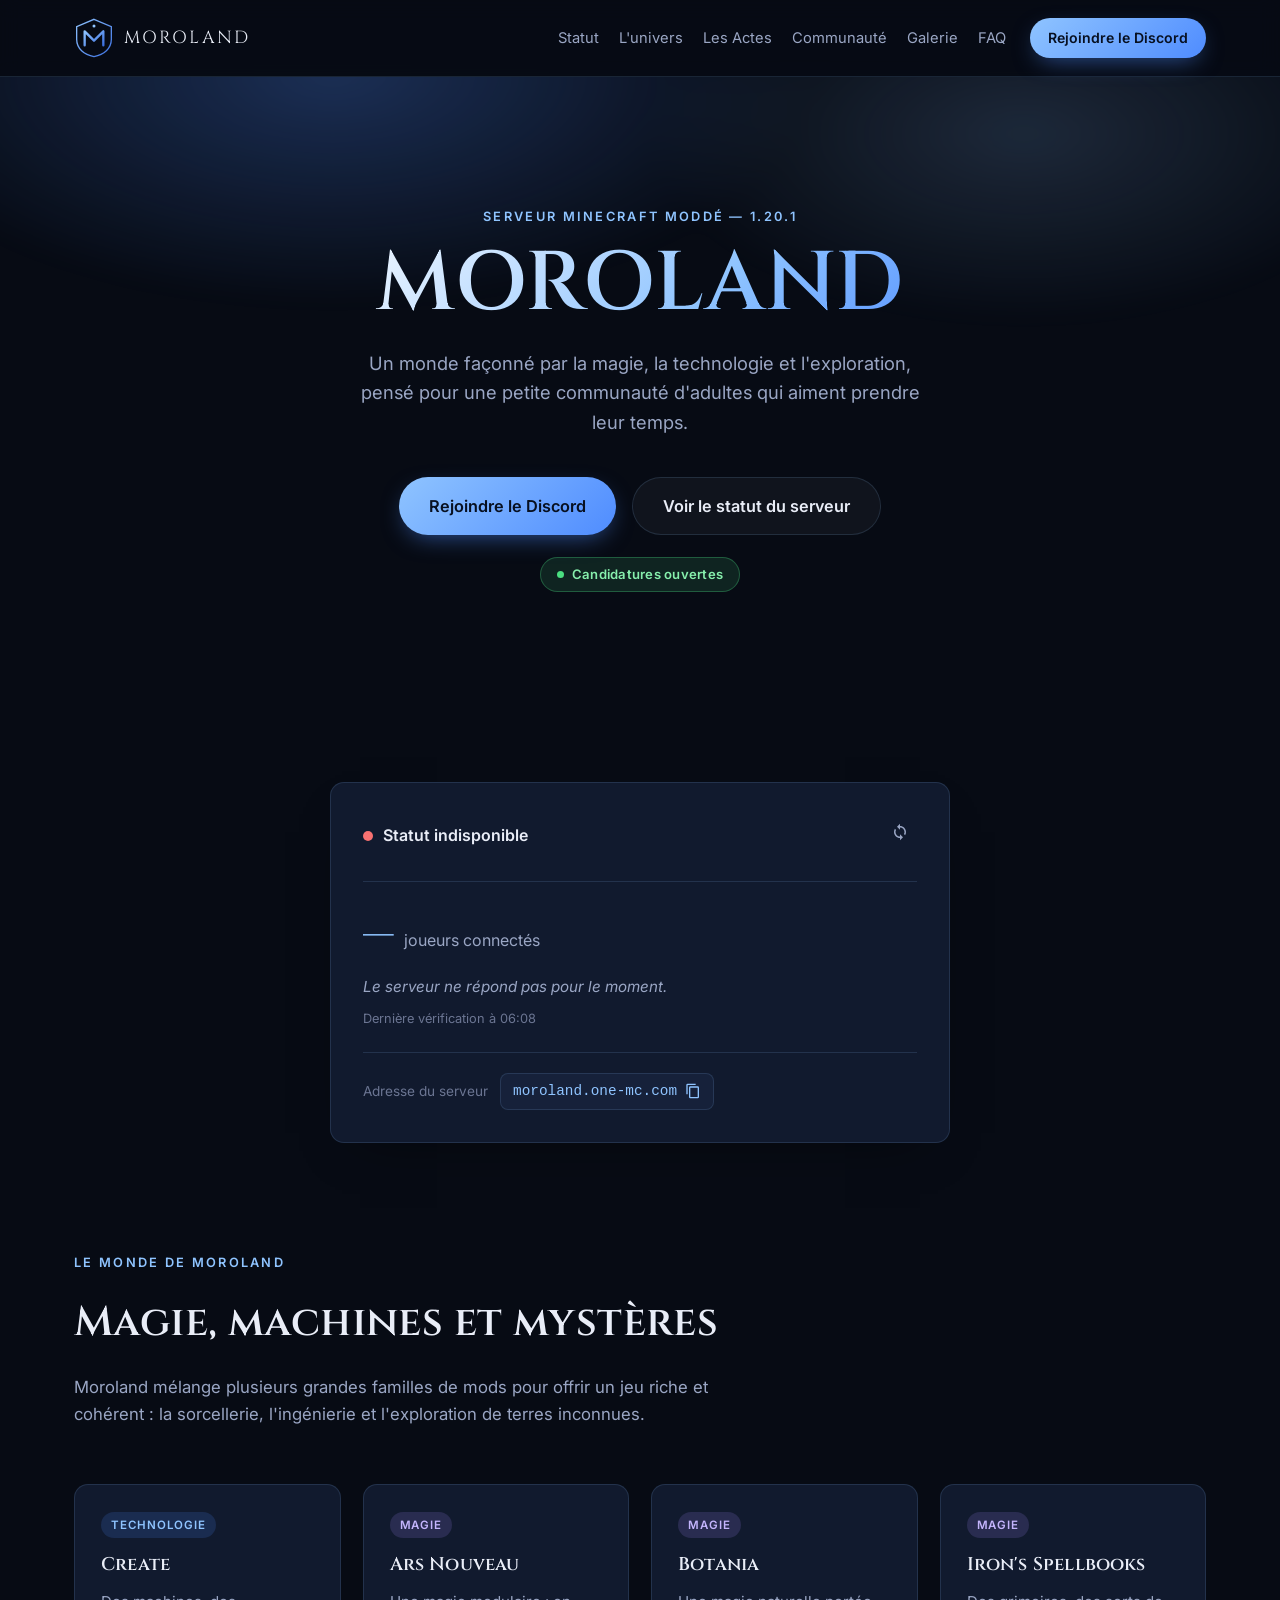
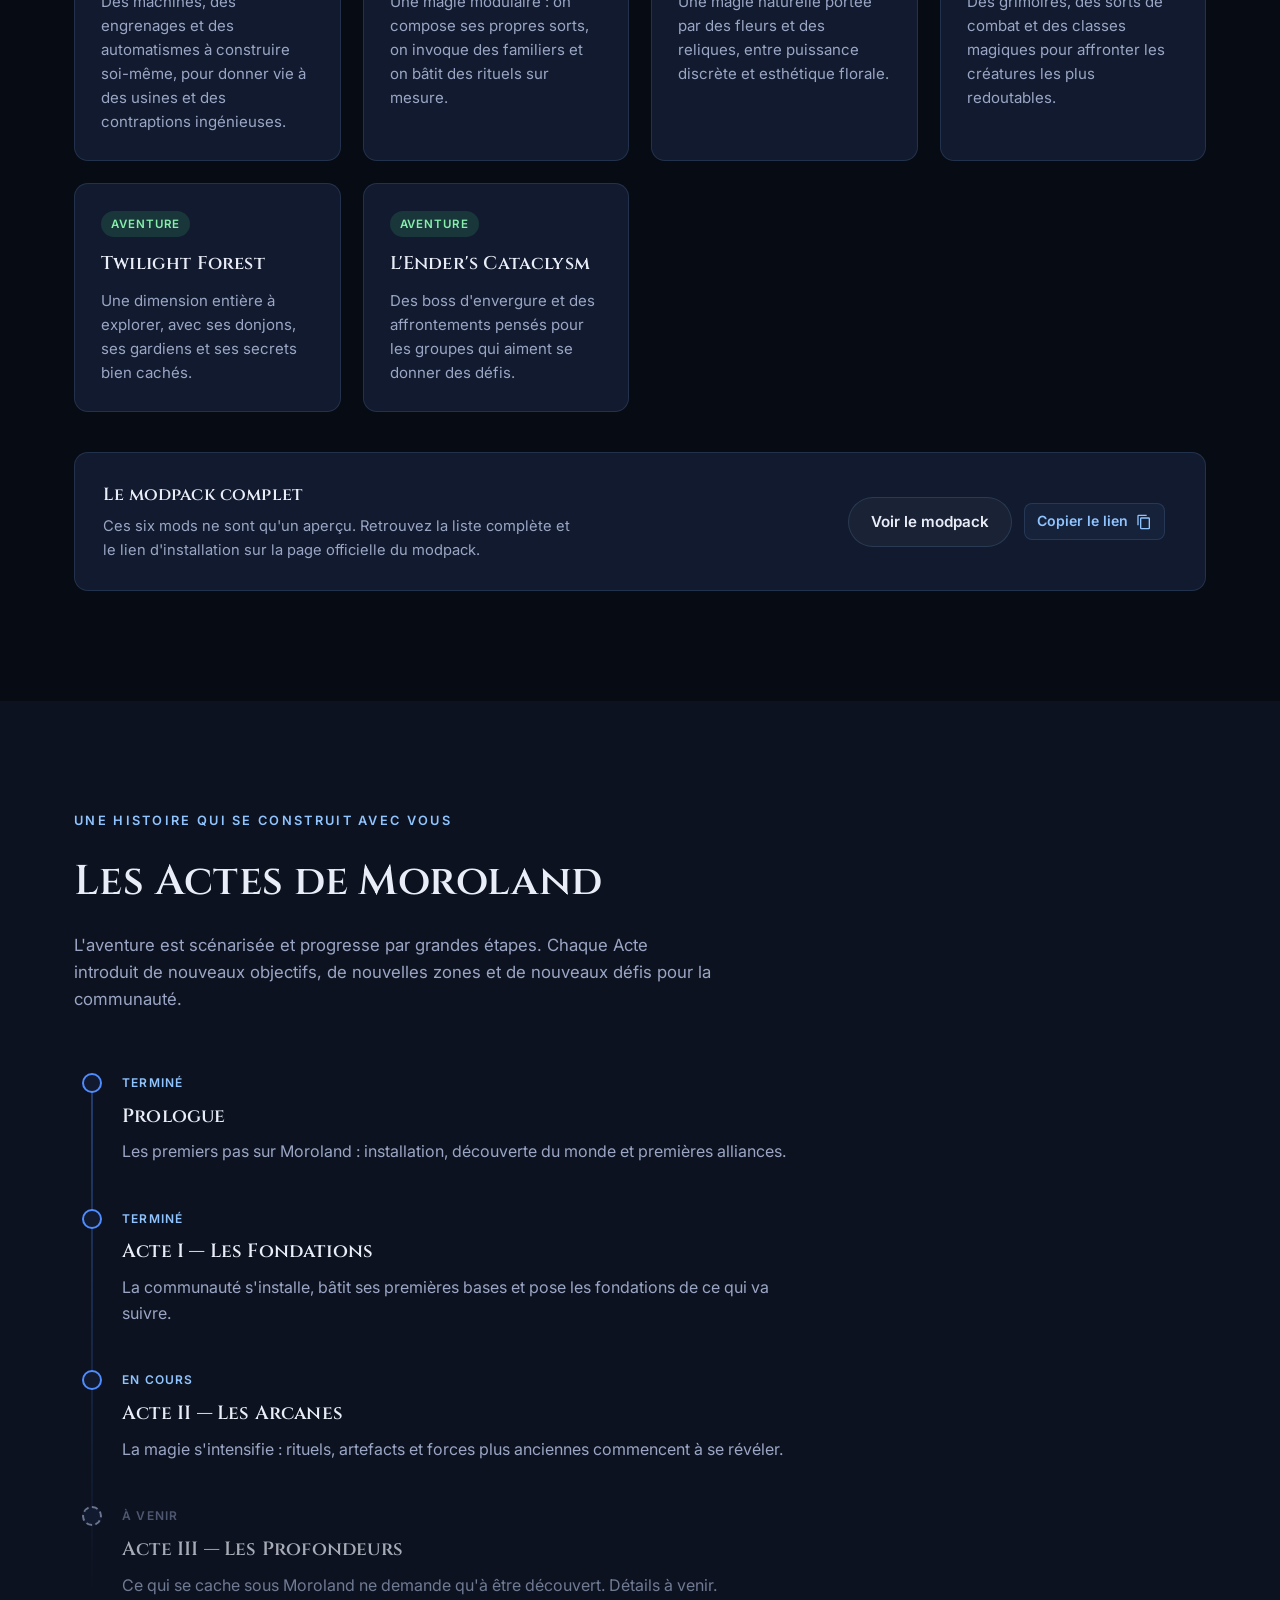
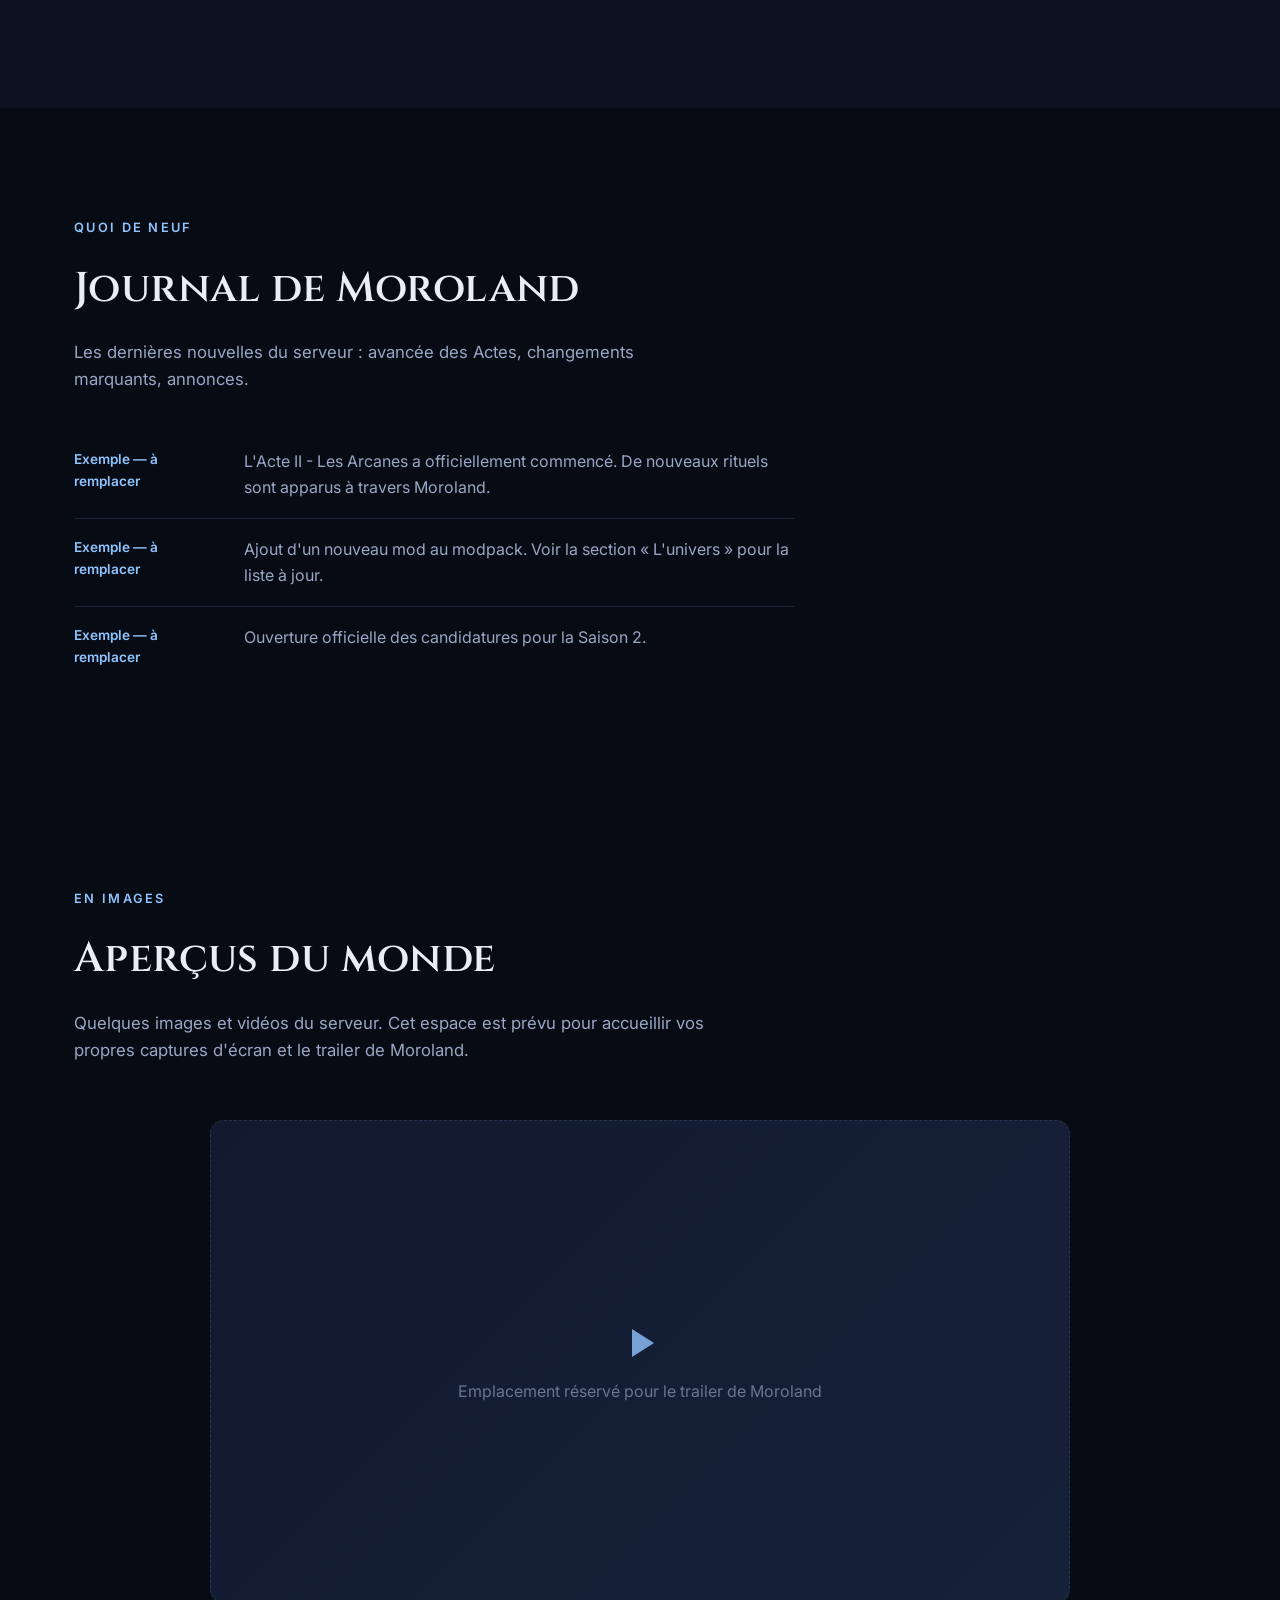
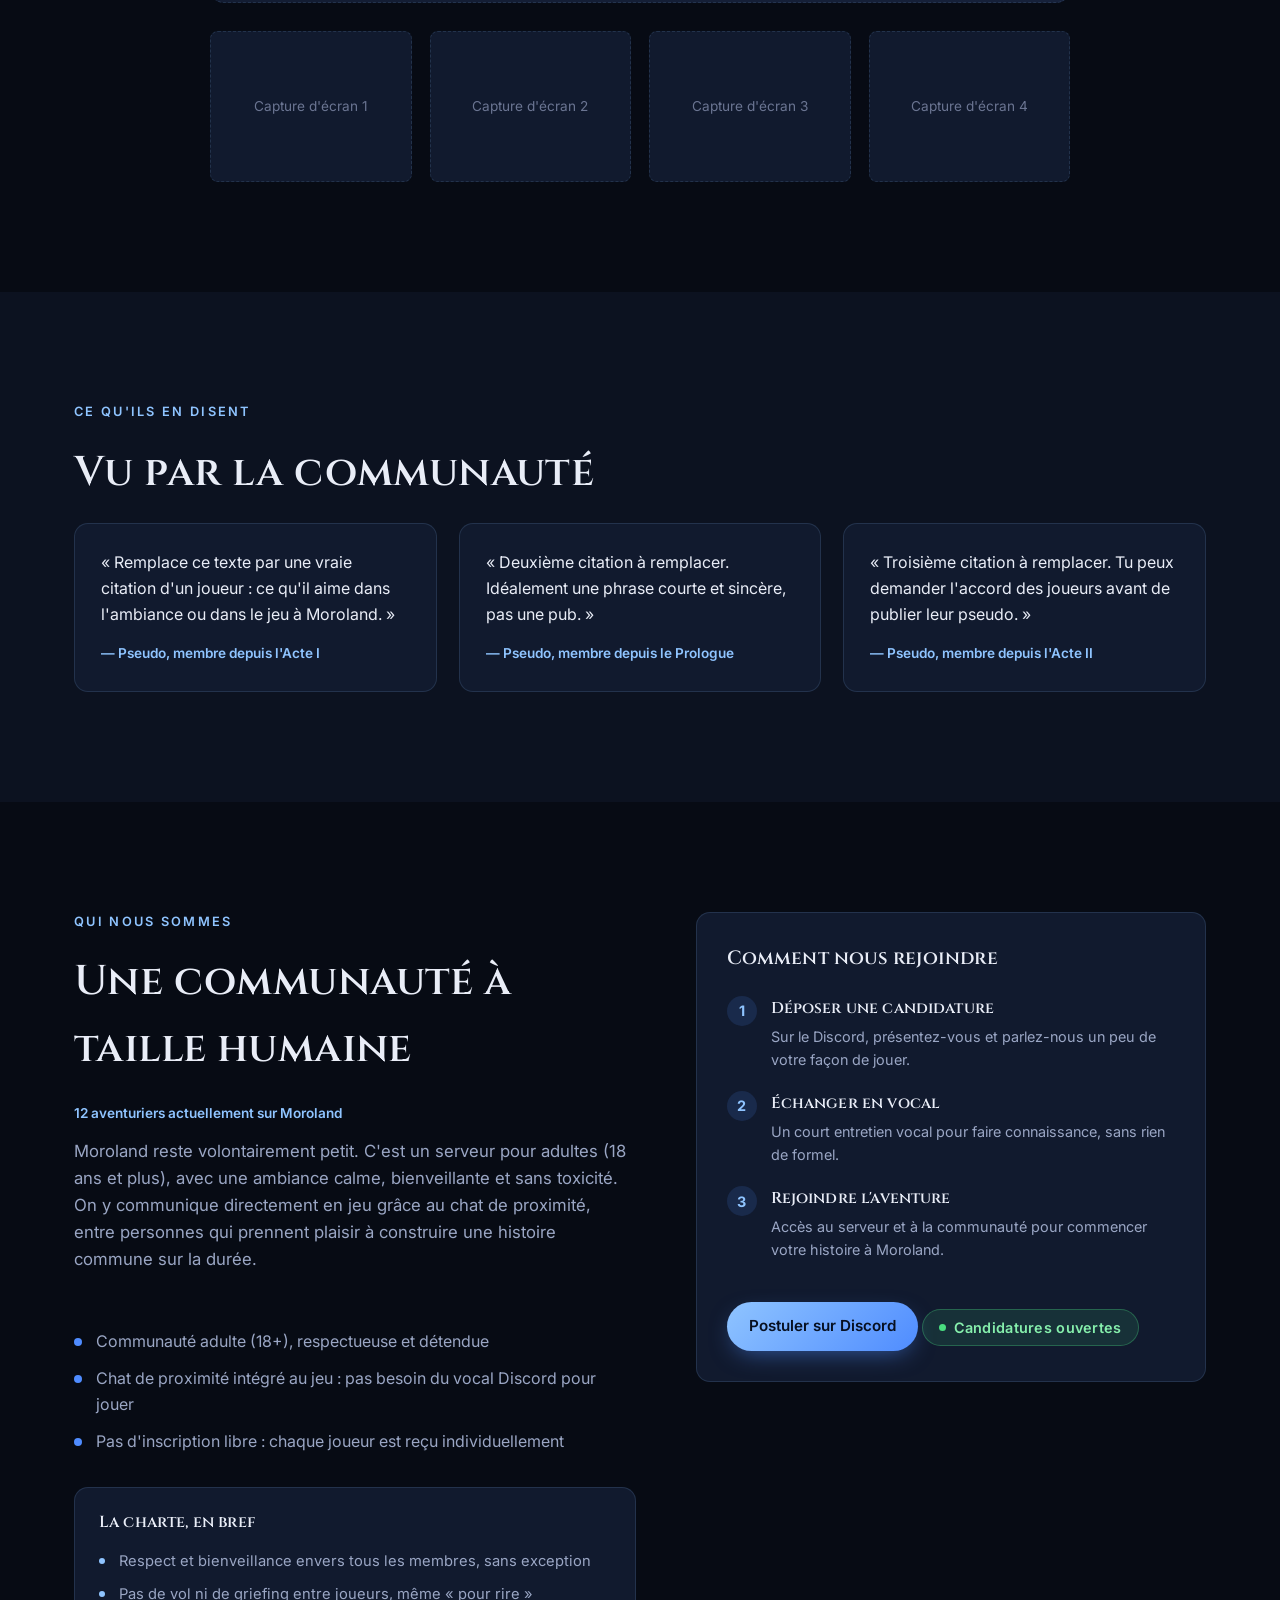
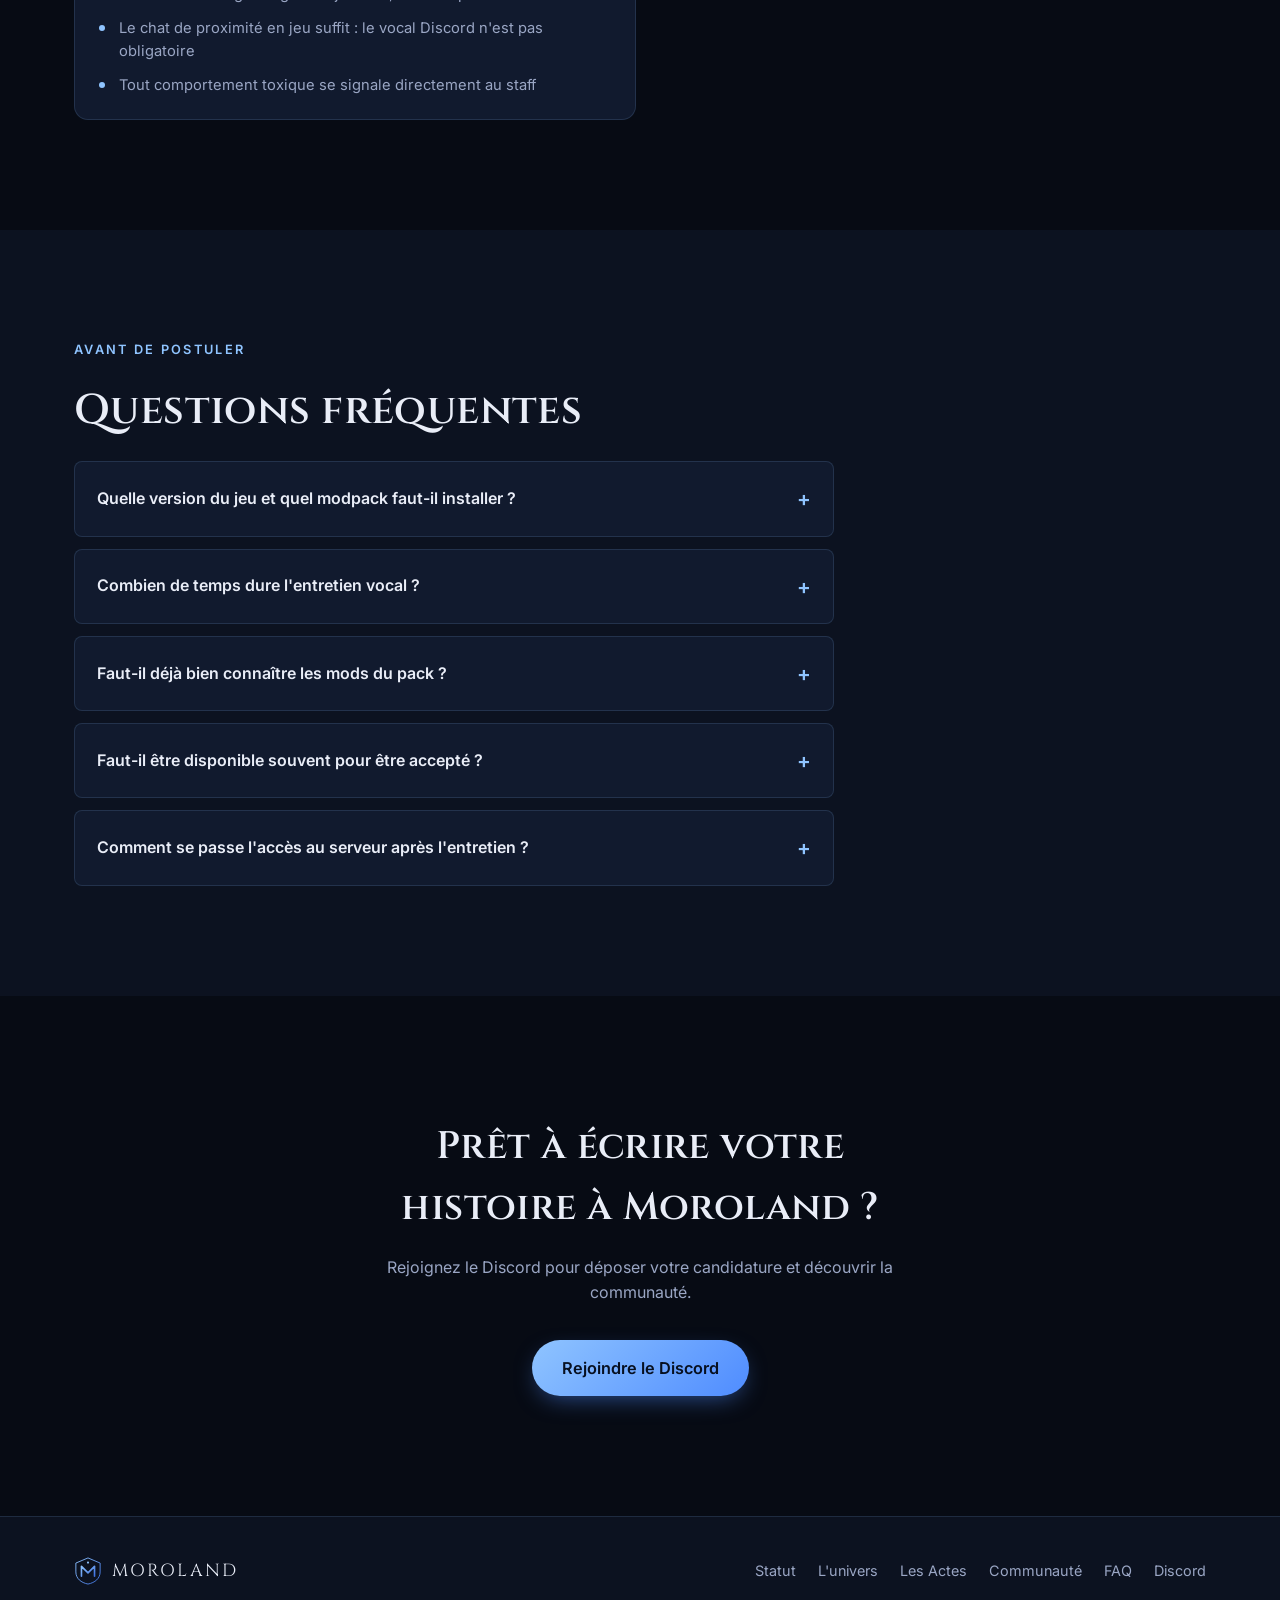
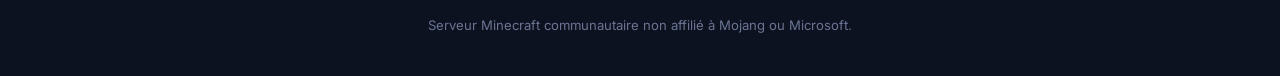
==== commit 760eddfd: "Ajoute page 404, theme-color, donnees structurees, journal d'actualites et compteur de membres" ====
--- a/index.html
+++ b/index.html
@@ -5,6 +5,22 @@
   <meta name="viewport" content="width=device-width, initial-scale=1.0">
   <title>Moroland — Serveur Minecraft moddé</title>
   <meta name="description" content="Moroland, serveur Minecraft moddé (magie, technologie, aventure). Petite communauté d'adultes, aventure scénarisée en Actes. Rejoignez-nous sur Discord.">
+
+  <!-- Teinte la barre du navigateur sur mobile avec la couleur du site -->
+  <meta name="theme-color" content="#070b14">
+  <meta name="color-scheme" content="dark">
+
+  <!-- Données structurées : aident Google à comprendre ce qu'est le site -->
+  <script type="application/ld+json">
+  {
+    "@context": "https://schema.org",
+    "@type": "Organization",
+    "name": "Moroland",
+    "url": "https://reliable-dieffenbachia-4ee07e.netlify.app/",
+    "logo": "https://reliable-dieffenbachia-4ee07e.netlify.app/assets/images/logo.svg",
+    "description": "Serveur Minecraft moddé (magie, technologie, aventure). Petite communauté d'adultes, aventure scénarisée en Actes."
+  }
+  </script>
 
   <!-- Aperçu de lien (Discord, Twitter/X, etc.) : ce qui s'affiche quand on
        partage l'URL du site. IMPORTANT : remplace "og:url" par l'adresse
@@ -234,6 +250,32 @@
       </div>
     </section>
 
+    <!-- ============ ACTUALITÉS ============ -->
+    <section class="section" id="actualites">
+      <div class="container">
+        <p class="eyebrow reveal">Quoi de neuf</p>
+        <h2 class="section-title reveal">Journal de Moroland</h2>
+        <p class="section-lead reveal">
+          Les dernières nouvelles du serveur : avancée des Actes, changements marquants, annonces.
+        </p>
+
+        <ul class="news-list">
+          <li class="news-item reveal">
+            <span class="news-date">Exemple — à remplacer</span>
+            <p>L'Acte II - Les Arcanes a officiellement commencé. De nouveaux rituels sont apparus à travers Moroland.</p>
+          </li>
+          <li class="news-item reveal">
+            <span class="news-date">Exemple — à remplacer</span>
+            <p>Ajout d'un nouveau mod au modpack. Voir la section « L'univers » pour la liste à jour.</p>
+          </li>
+          <li class="news-item reveal">
+            <span class="news-date">Exemple — à remplacer</span>
+            <p>Ouverture officielle des candidatures pour la Saison 2.</p>
+          </li>
+        </ul>
+      </div>
+    </section>
+
     <!-- ============ GALERIE ============ -->
     <section class="section" id="galerie">
       <div class="container">
@@ -289,6 +331,8 @@
         <div class="reveal">
           <p class="eyebrow">Qui nous sommes</p>
           <h2 class="section-title">Une communauté à taille humaine</h2>
+          <!-- Chiffre à mettre à jour toi-même à la main selon le nombre réel de membres -->
+          <p class="member-count reveal">12 aventuriers actuellement sur Moroland</p>
           <p class="section-lead">
             Moroland reste volontairement petit. C'est un serveur pour adultes (18 ans et plus),
             avec une ambiance calme, bienveillante et sans toxicité. On y communique directement en jeu
--- a/css/style.css
+++ b/css/style.css
@@ -454,6 +454,29 @@
   padding: 12px;
 }
 
+/* ---------- Actualités ---------- */
+.news-list {
+  max-width: 720px;
+  display: flex;
+  flex-direction: column;
+  gap: 18px;
+}
+.news-item {
+  display: flex;
+  gap: 20px;
+  padding-bottom: 18px;
+  border-bottom: 1px solid var(--border);
+}
+.news-item:last-child { border-bottom: none; padding-bottom: 0; }
+.news-date {
+  flex-shrink: 0;
+  width: 150px;
+  color: var(--accent-light);
+  font-size: 0.85rem;
+  font-weight: 600;
+}
+.news-item p { color: var(--text-muted); }
+
 /* ---------- Témoignages ---------- */
 .testimonial-grid {
   display: grid;
@@ -479,6 +502,13 @@
 }
 
 /* ---------- Communauté ---------- */
+.member-count {
+  display: inline-block;
+  color: var(--accent-light);
+  font-size: 0.85rem;
+  font-weight: 600;
+  margin-bottom: 14px;
+}
 .community-grid {
   display: grid;
   grid-template-columns: 1.1fr 1fr;
@@ -613,6 +643,26 @@
 .footer-nav a { color: var(--text-muted); font-size: 0.9rem; }
 .footer-nav a:hover { color: var(--text); }
 .footer-note { color: var(--text-faint); font-size: 0.82rem; width: 100%; text-align: center; margin-top: 10px; }
+
+/* ---------- Page 404 ---------- */
+.error-page {
+  min-height: 100vh;
+  display: flex;
+  flex-direction: column;
+  align-items: center;
+  justify-content: center;
+  text-align: center;
+  padding: 40px 24px;
+  max-width: 520px;
+  margin: 0 auto;
+}
+.error-logo { margin-bottom: 24px; opacity: 0.9; }
+.error-page h1 {
+  font-size: clamp(1.7rem, 4vw, 2.3rem);
+  margin: 10px 0 16px;
+}
+.error-page p:not(.eyebrow) { color: var(--text-muted); margin-bottom: 32px; }
+.error-actions { display: flex; gap: 16px; flex-wrap: wrap; justify-content: center; }
 
 /* ---------- Bouton retour en haut ---------- */
 .back-to-top {
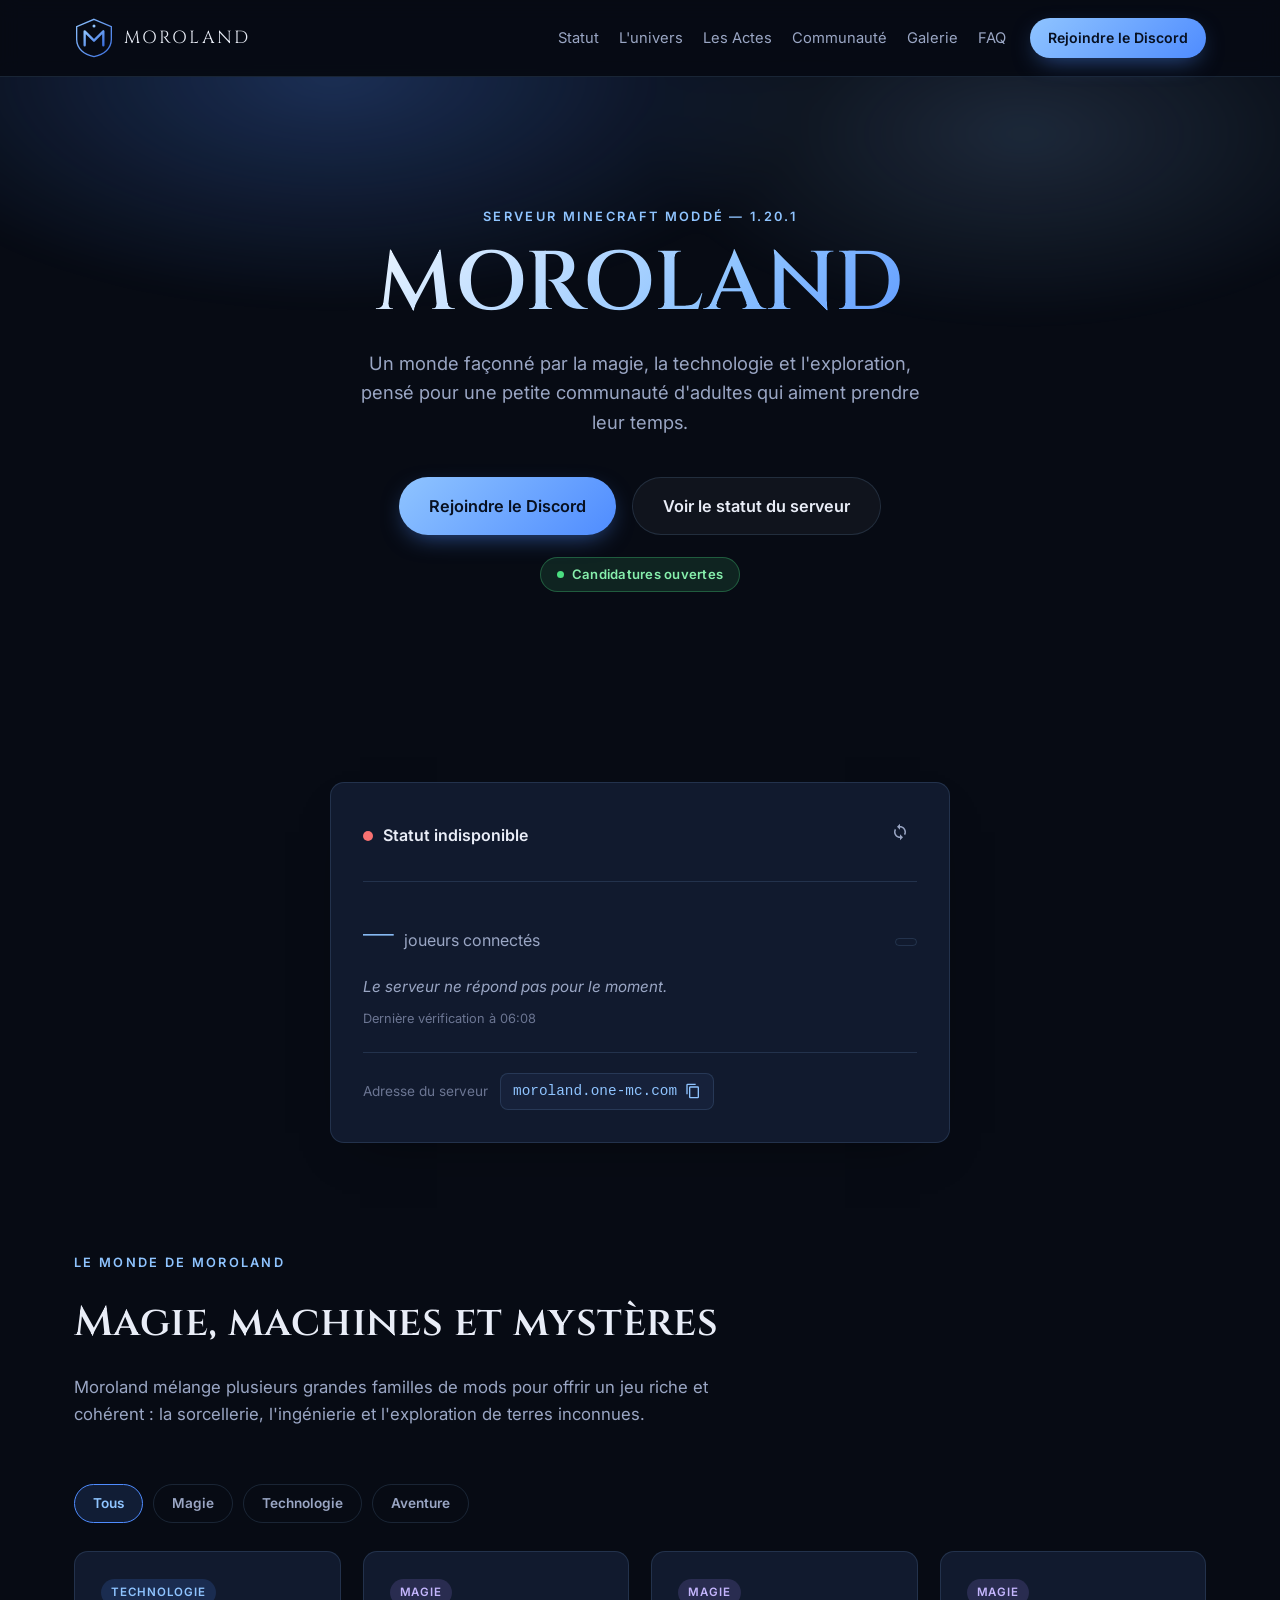
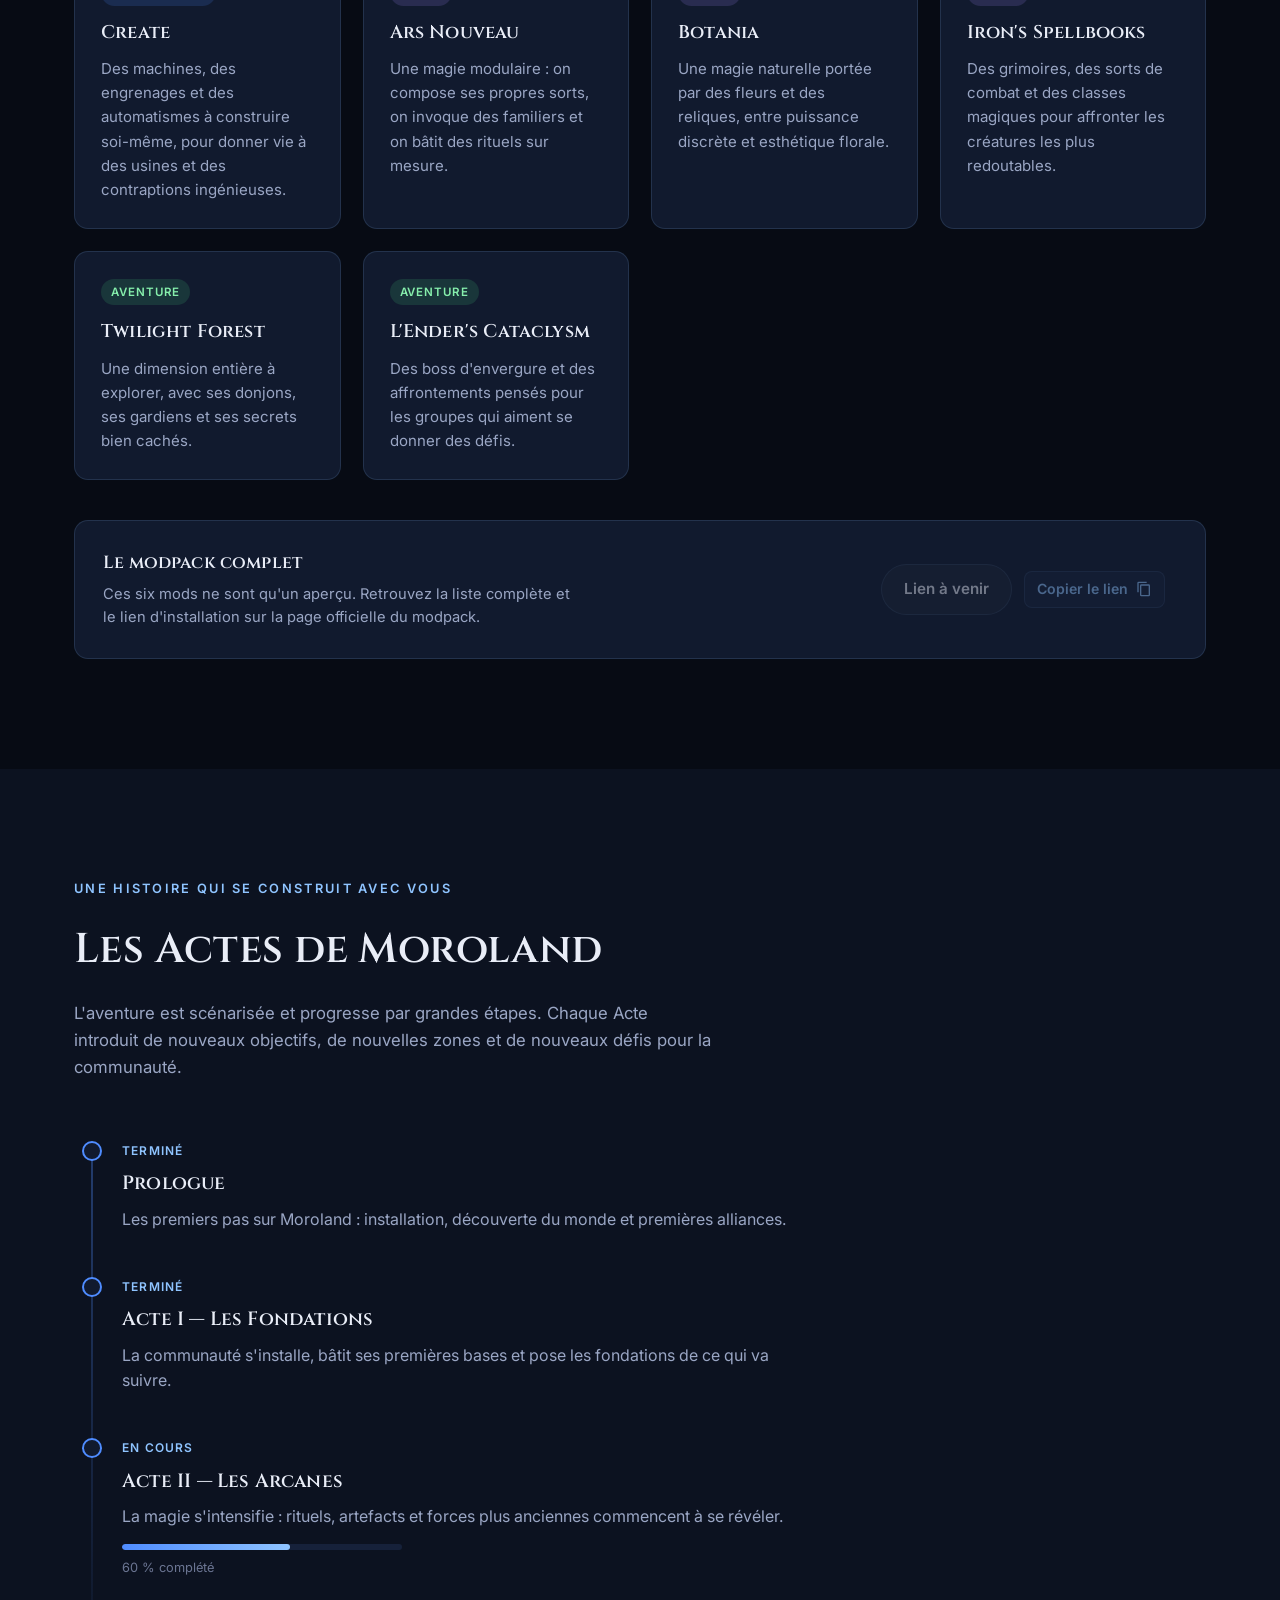
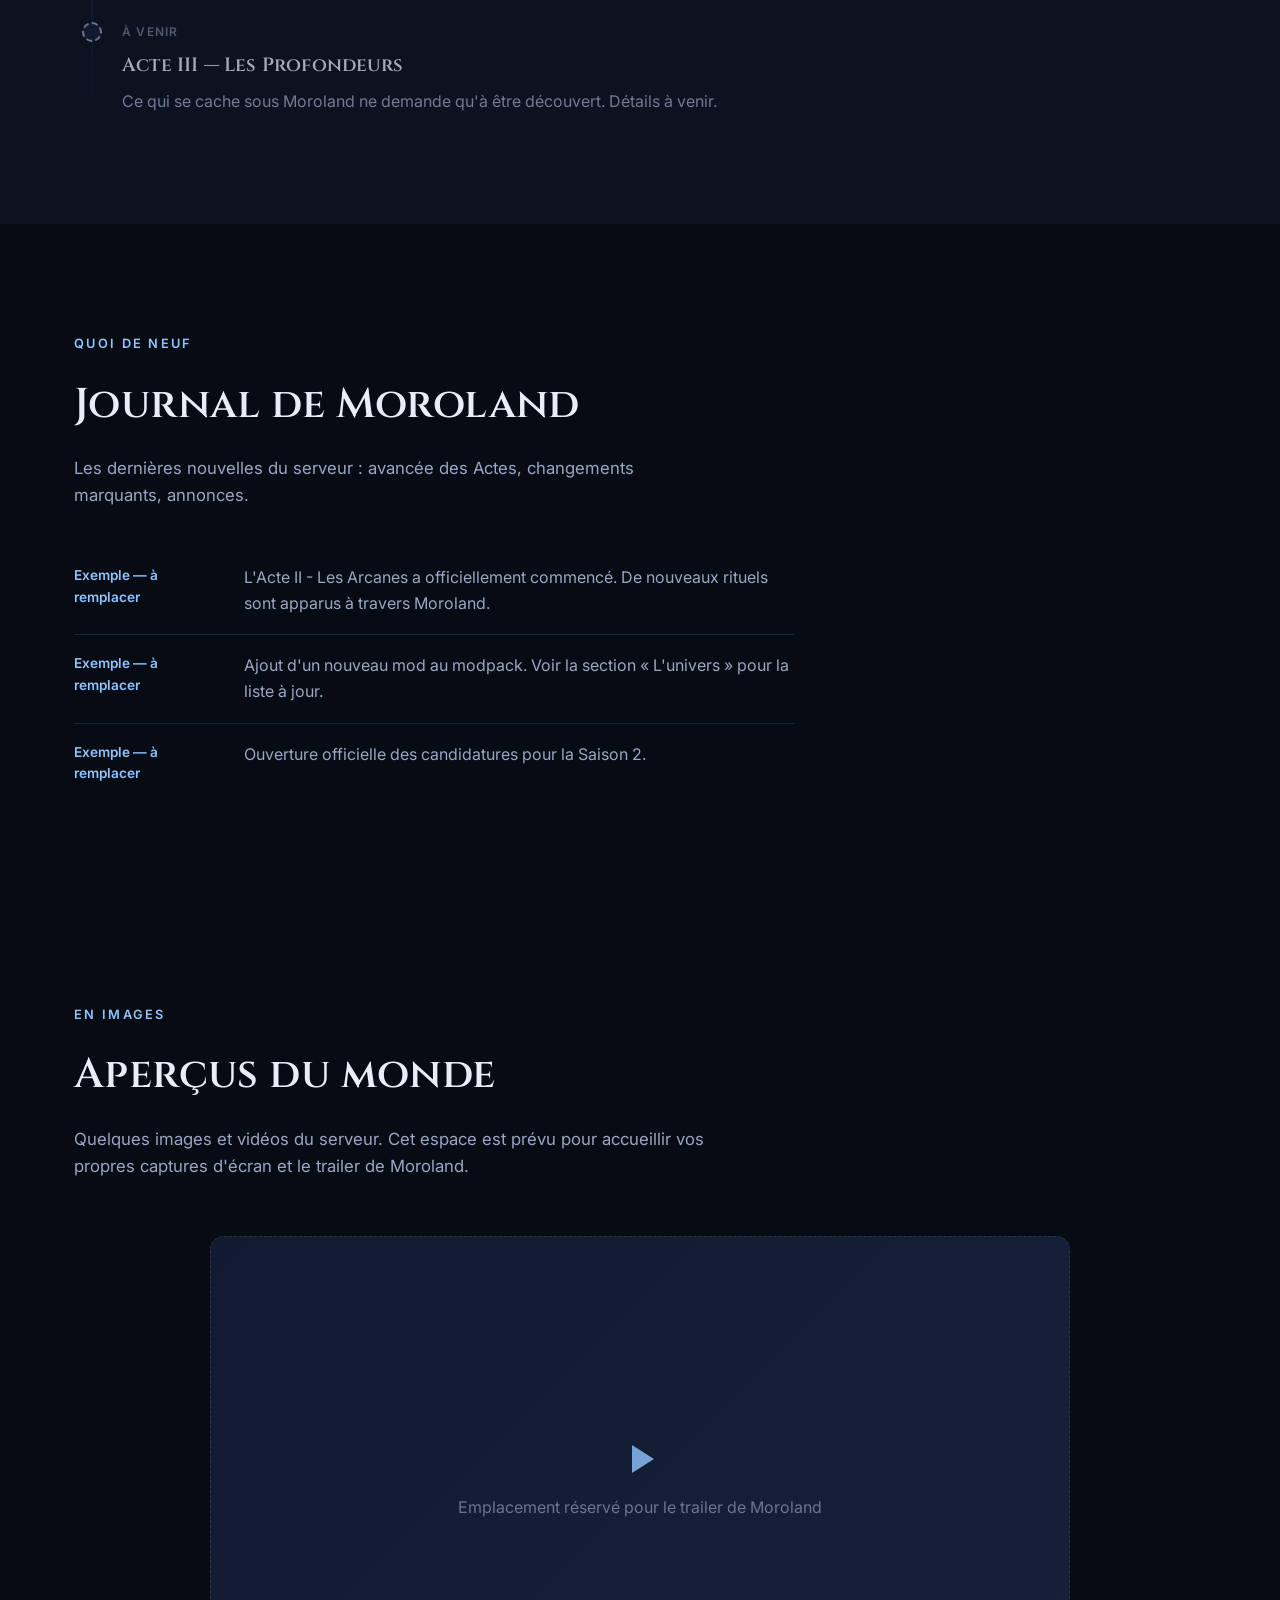
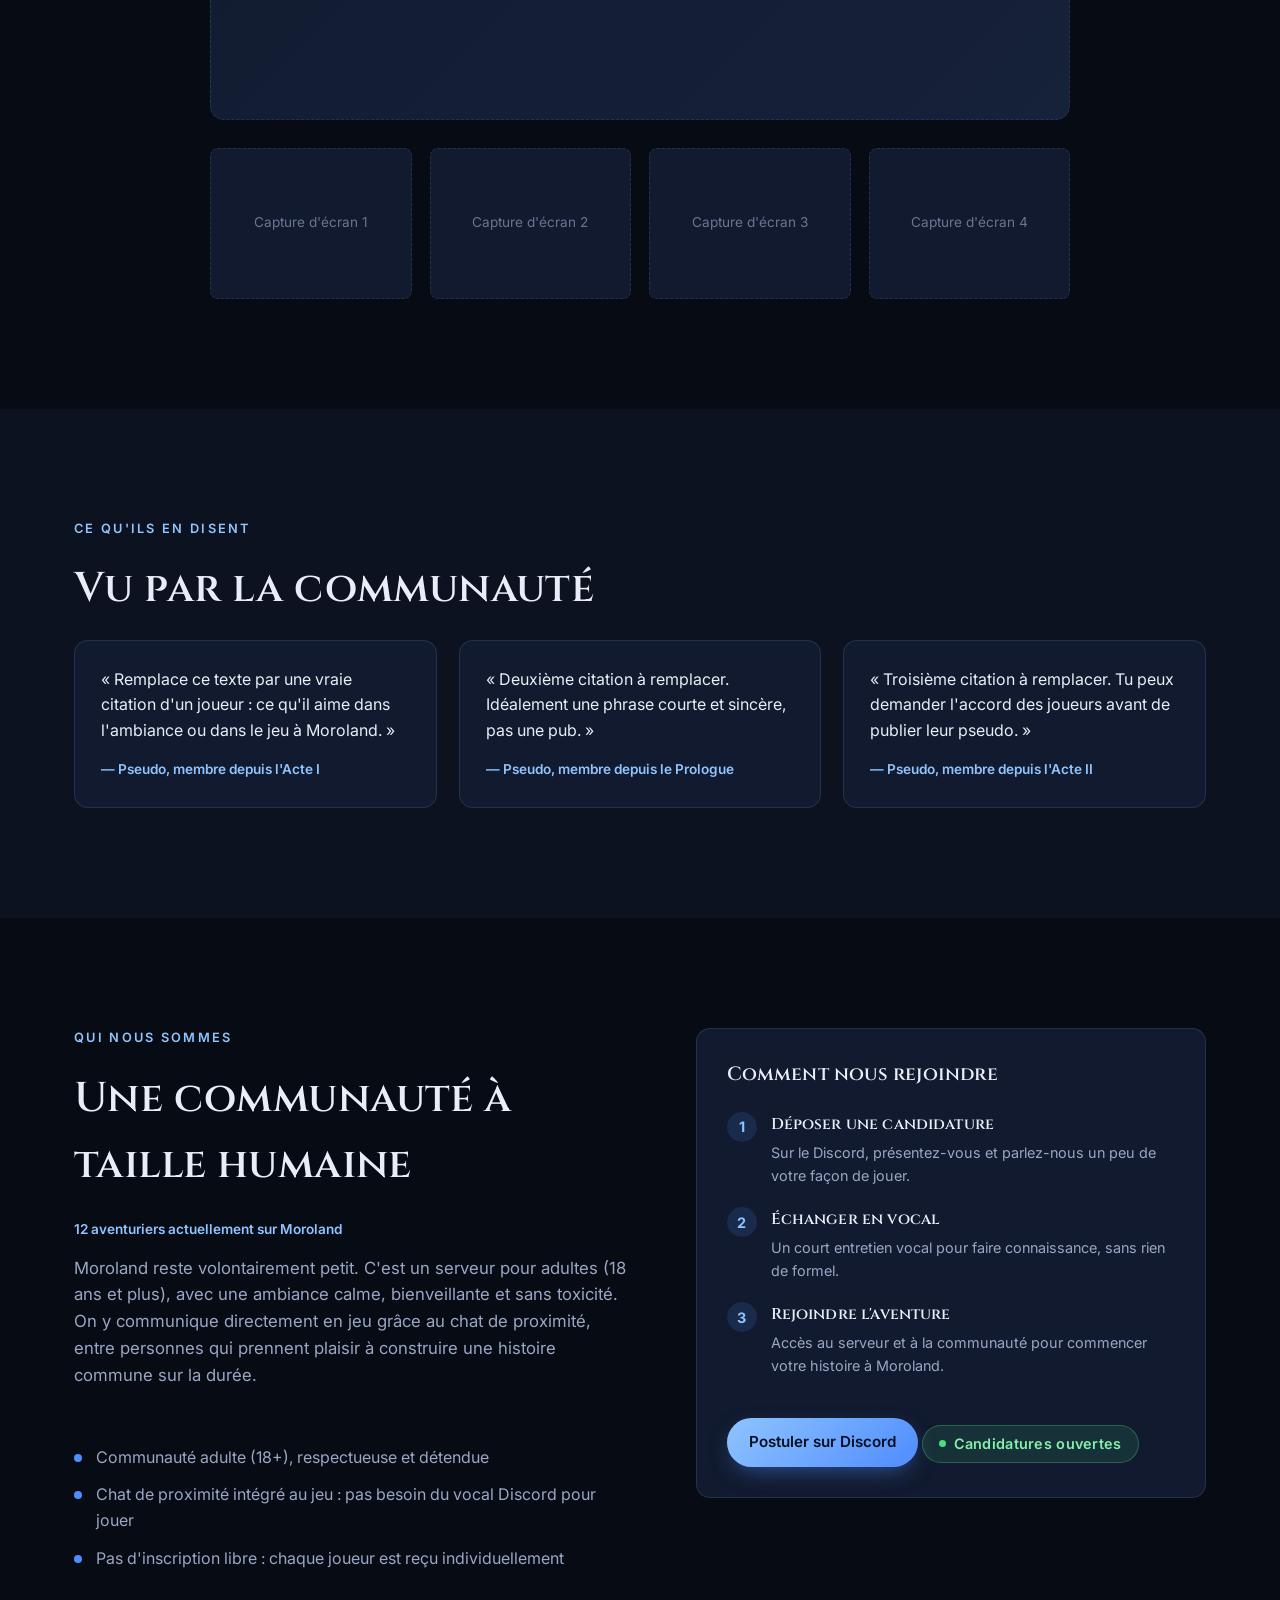
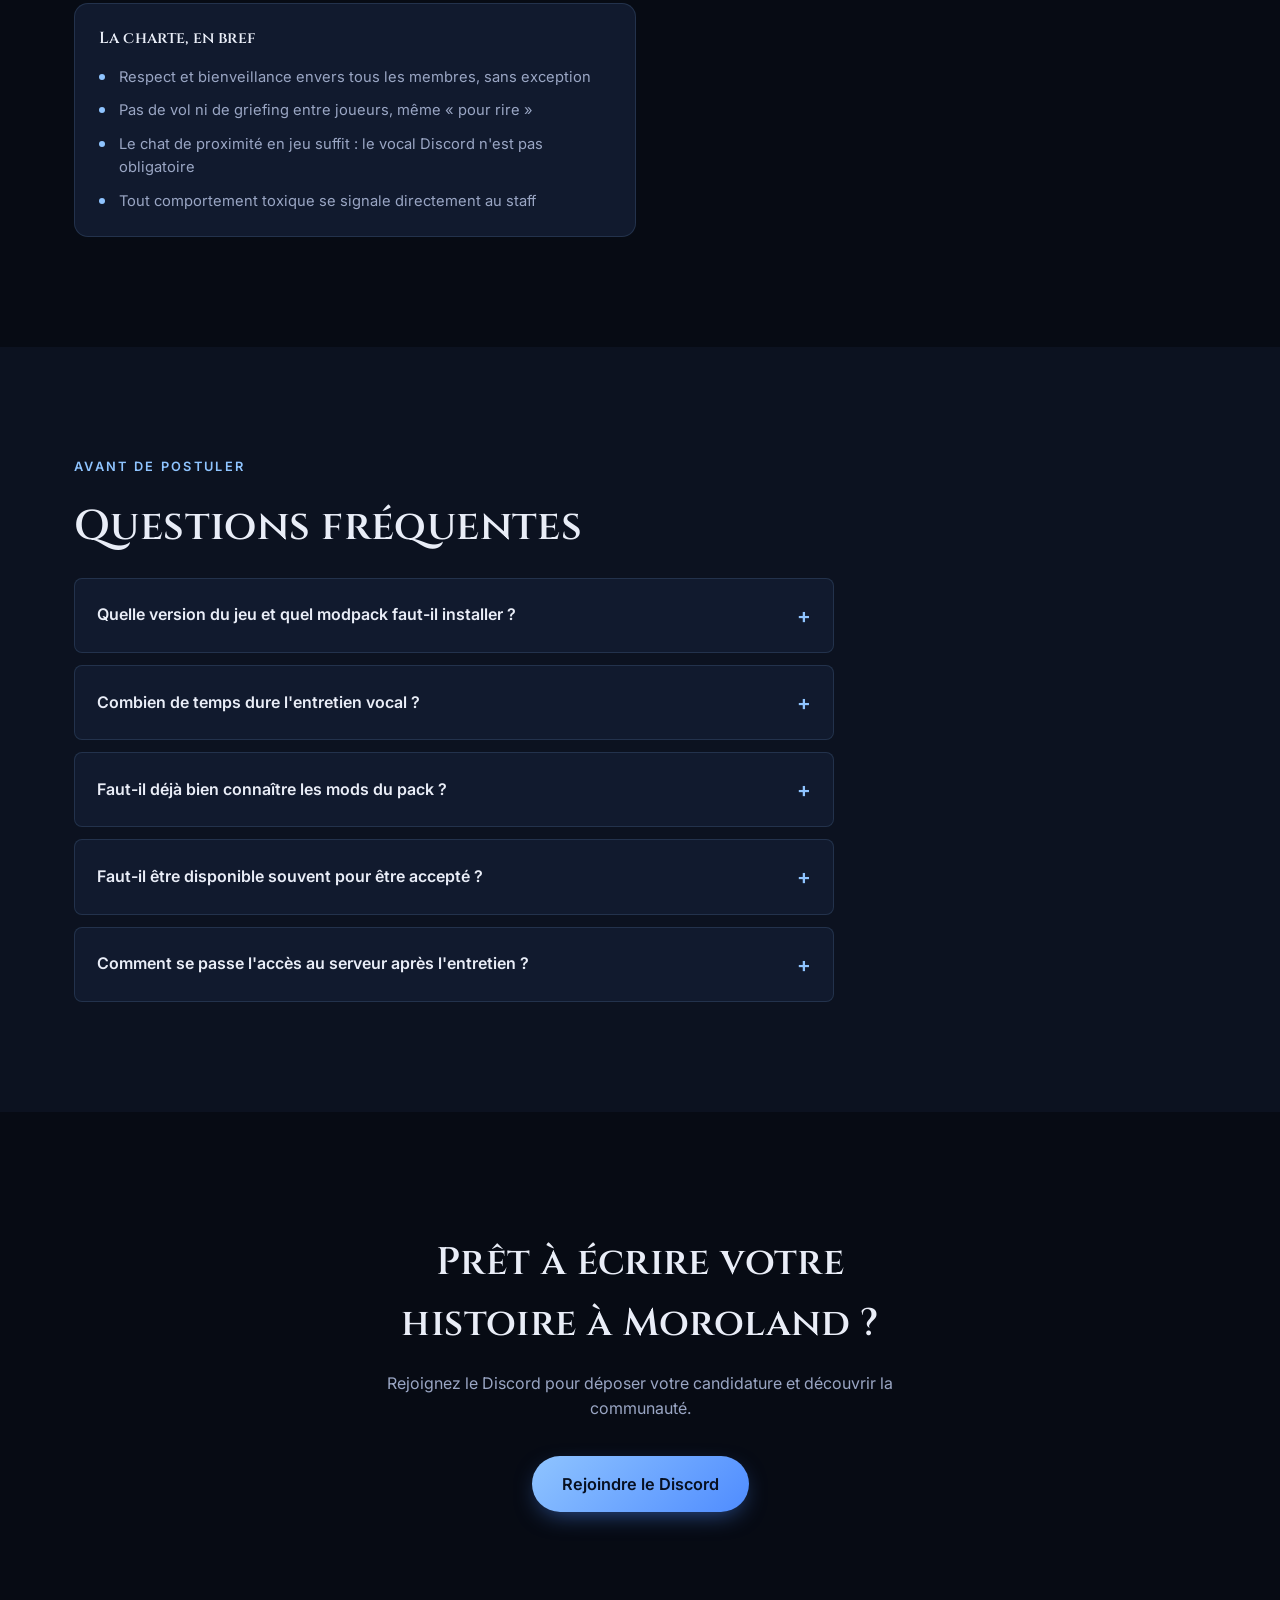
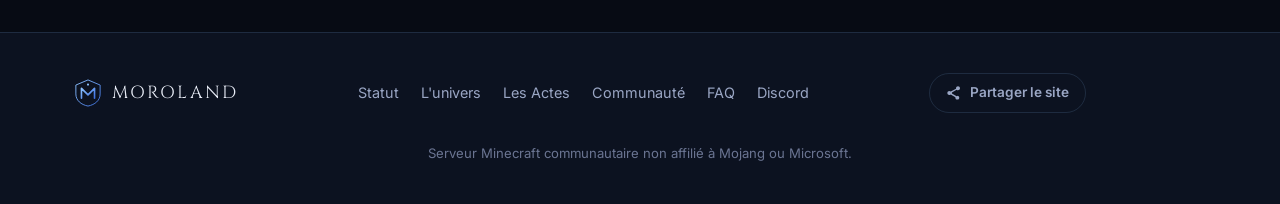
==== commit fcecf029: "Ajoute filtre mods, version MC dans le statut, progression Acte II, partage du site, zoom galerie ; " ====
--- a/index.html
+++ b/index.html
@@ -114,6 +114,7 @@
             <div class="status-players">
               <span class="status-players-count" id="status-players-count">—</span>
               <span class="status-players-suffix">joueurs connectés</span>
+              <span class="status-version" id="status-version"></span>
             </div>
             <p class="status-motd" id="status-motd"></p>
             <p class="status-updated" id="status-updated" aria-live="polite"></p>
@@ -143,38 +144,45 @@
           et cohérent : la sorcellerie, l'ingénierie et l'exploration de terres inconnues.
         </p>
 
+        <div class="mod-filters reveal" role="group" aria-label="Filtrer les mods par catégorie">
+          <button type="button" class="mod-filter is-active" data-filter="all">Tous</button>
+          <button type="button" class="mod-filter" data-filter="magic">Magie</button>
+          <button type="button" class="mod-filter" data-filter="tech">Technologie</button>
+          <button type="button" class="mod-filter" data-filter="adventure">Aventure</button>
+        </div>
+
         <div class="mod-grid">
-          <article class="mod-card reveal">
+          <article class="mod-card reveal" data-category="tech">
             <span class="mod-tag mod-tag-tech">Technologie</span>
             <h3>Create</h3>
             <p>Des machines, des engrenages et des automatismes à construire soi-même, pour donner vie à des usines et des contraptions ingénieuses.</p>
           </article>
 
-          <article class="mod-card reveal">
+          <article class="mod-card reveal" data-category="magic">
             <span class="mod-tag mod-tag-magic">Magie</span>
             <h3>Ars Nouveau</h3>
             <p>Une magie modulaire : on compose ses propres sorts, on invoque des familiers et on bâtit des rituels sur mesure.</p>
           </article>
 
-          <article class="mod-card reveal">
+          <article class="mod-card reveal" data-category="magic">
             <span class="mod-tag mod-tag-magic">Magie</span>
             <h3>Botania</h3>
             <p>Une magie naturelle portée par des fleurs et des reliques, entre puissance discrète et esthétique florale.</p>
           </article>
 
-          <article class="mod-card reveal">
+          <article class="mod-card reveal" data-category="magic">
             <span class="mod-tag mod-tag-magic">Magie</span>
             <h3>Iron's Spellbooks</h3>
             <p>Des grimoires, des sorts de combat et des classes magiques pour affronter les créatures les plus redoutables.</p>
           </article>
 
-          <article class="mod-card reveal">
+          <article class="mod-card reveal" data-category="adventure">
             <span class="mod-tag mod-tag-adventure">Aventure</span>
             <h3>Twilight Forest</h3>
             <p>Une dimension entière à explorer, avec ses donjons, ses gardiens et ses secrets bien cachés.</p>
           </article>
 
-          <article class="mod-card reveal">
+          <article class="mod-card reveal" data-category="adventure">
             <span class="mod-tag mod-tag-adventure">Aventure</span>
             <h3>L'Ender's Cataclysm</h3>
             <p>Des boss d'envergure et des affrontements pensés pour les groupes qui aiment se donner des défis.</p>
@@ -235,6 +243,11 @@
               <span class="act-eyebrow">En cours</span>
               <h3>Acte II — Les Arcanes</h3>
               <p>La magie s'intensifie : rituels, artefacts et forces plus anciennes commencent à se révéler.</p>
+              <!-- Pourcentage à ajuster toi-même à la main (modifie width et le texte) -->
+              <div class="act-progress" role="progressbar" aria-valuenow="60" aria-valuemin="0" aria-valuemax="100" aria-label="Progression de l'Acte II">
+                <div class="act-progress-bar" style="width: 60%;"></div>
+              </div>
+              <span class="act-progress-label">60 % complété</span>
             </div>
           </li>
 
@@ -294,10 +307,10 @@
         </div>
 
         <div class="screenshot-grid">
-          <div class="screenshot-placeholder reveal"><span>Capture d'écran 1</span></div>
-          <div class="screenshot-placeholder reveal"><span>Capture d'écran 2</span></div>
-          <div class="screenshot-placeholder reveal"><span>Capture d'écran 3</span></div>
-          <div class="screenshot-placeholder reveal"><span>Capture d'écran 4</span></div>
+          <button type="button" class="screenshot-placeholder reveal js-lightbox"><span>Capture d'écran 1</span></button>
+          <button type="button" class="screenshot-placeholder reveal js-lightbox"><span>Capture d'écran 2</span></button>
+          <button type="button" class="screenshot-placeholder reveal js-lightbox"><span>Capture d'écran 3</span></button>
+          <button type="button" class="screenshot-placeholder reveal js-lightbox"><span>Capture d'écran 4</span></button>
         </div>
       </div>
     </section>
@@ -447,12 +460,29 @@
         </ul>
       </nav>
 
+      <button type="button" class="share-btn" id="share-btn">
+        <svg viewBox="0 0 24 24" width="16" height="16" aria-hidden="true">
+          <path fill="currentColor" d="M18 16.08c-.76 0-1.44.3-1.96.77L8.91 12.7c.05-.23.09-.46.09-.7s-.04-.47-.09-.7l7.05-4.11c.54.5 1.25.81 2.04.81 1.66 0 3-1.34 3-3s-1.34-3-3-3-3 1.34-3 3c0 .24.04.47.09.7L7.04 9.81C6.5 9.31 5.79 9 5 9c-1.66 0-3 1.34-3 3s1.34 3 3 3c.79 0 1.5-.31 2.04-.81l7.12 4.16c-.05.21-.08.43-.08.65 0 1.61 1.31 2.92 2.92 2.92 1.61 0 2.92-1.31 2.92-2.92s-1.31-2.92-2.92-2.92z"/>
+        </svg>
+        <span>Partager le site</span>
+      </button>
+      <span class="status-copied" id="share-copied" role="status" aria-live="polite"></span>
+
       <p class="footer-note">
         Serveur Minecraft communautaire non affilié à Mojang ou Microsoft.
       </p>
     </div>
   </footer>
 
+  <div class="lightbox" id="lightbox" aria-hidden="true">
+    <button type="button" class="lightbox-close" id="lightbox-close" aria-label="Fermer l'aperçu">
+      <svg viewBox="0 0 24 24" width="22" height="22" aria-hidden="true">
+        <path fill="currentColor" d="M18.3 5.71 12 12.01l-6.29-6.3-1.42 1.42 6.3 6.29-6.3 6.29 1.42 1.42 6.29-6.3 6.29 6.3 1.42-1.42-6.3-6.29 6.3-6.29z"/>
+      </svg>
+    </button>
+    <div class="lightbox-content" id="lightbox-content"></div>
+  </div>
+
   <button class="back-to-top" id="back-to-top" aria-label="Revenir en haut de la page">
     <svg viewBox="0 0 24 24" width="20" height="20" aria-hidden="true">
       <path fill="currentColor" d="M12 5l-7 7h4v7h6v-7h4z"/>
--- a/css/style.css
+++ b/css/style.css
@@ -308,6 +308,14 @@
 .status-players { display: flex; align-items: baseline; gap: 10px; margin-bottom: 10px; }
 .status-players-count { font-family: var(--font-display); font-size: 2.4rem; color: var(--accent-light); }
 .status-players-suffix { color: var(--text-muted); }
+.status-version {
+  margin-left: auto;
+  font-size: 0.78rem;
+  color: var(--text-faint);
+  border: 1px solid var(--border);
+  padding: 3px 10px;
+  border-radius: 999px;
+}
 .status-motd { color: var(--text-muted); font-size: 0.95rem; font-style: italic; }
 .status-updated { color: var(--text-faint); font-size: 0.8rem; margin-top: 10px; }
 
@@ -329,6 +337,28 @@
 .status-copied { font-size: 0.82rem; color: var(--ok); }
 
 /* ---------- Grille des mods ---------- */
+.mod-filters {
+  display: flex;
+  gap: 10px;
+  flex-wrap: wrap;
+  margin-bottom: 28px;
+}
+.mod-filter {
+  padding: 8px 18px;
+  border-radius: 999px;
+  border: 1px solid var(--border);
+  color: var(--text-muted);
+  font-size: 0.85rem;
+  font-weight: 600;
+  transition: color 0.15s ease, border-color 0.15s ease, background 0.15s ease;
+}
+.mod-filter:hover { color: var(--text); border-color: var(--accent-light); }
+.mod-filter.is-active {
+  background: rgba(79, 140, 255, 0.14);
+  border-color: var(--accent);
+  color: var(--accent-light);
+}
+.mod-card.is-hidden { display: none; }
 .mod-grid {
   display: grid;
   grid-template-columns: repeat(auto-fit, minmax(260px, 1fr));
@@ -375,6 +405,7 @@
 .modpack-cta-actions { display: flex; align-items: center; gap: 12px; flex-wrap: wrap; }
 .modpack-cta-actions .status-address { background: var(--surface-2); }
 .modpack-cta-actions .status-address span { font-size: 0.88rem; font-weight: 600; }
+.modpack-cta-actions .is-disabled { opacity: 0.45; cursor: not-allowed; pointer-events: none; }
 
 /* ---------- Les Actes (timeline) ---------- */
 .acts-timeline {
@@ -417,6 +448,26 @@
 .act-content p { color: var(--text-muted); }
 .act-upcoming .act-content { opacity: 0.7; }
 
+.act-progress {
+  margin-top: 14px;
+  height: 6px;
+  border-radius: 999px;
+  background: var(--surface-2);
+  overflow: hidden;
+  max-width: 280px;
+}
+.act-progress-bar {
+  height: 100%;
+  border-radius: 999px;
+  background: linear-gradient(90deg, var(--accent), var(--accent-light));
+}
+.act-progress-label {
+  display: block;
+  margin-top: 8px;
+  font-size: 0.8rem;
+  color: var(--text-faint);
+}
+
 /* ---------- Galerie ---------- */
 .trailer-placeholder {
   aspect-ratio: 16 / 9;
@@ -452,6 +503,16 @@
   font-size: 0.85rem;
   text-align: center;
   padding: 12px;
+  width: 100%;
+  overflow: hidden;
+  transition: border-color 0.15s ease;
+}
+.screenshot-placeholder:hover { border-color: var(--accent-light); }
+.screenshot-placeholder img {
+  width: 100%;
+  height: 100%;
+  object-fit: cover;
+  border-radius: inherit;
 }
 
 /* ---------- Actualités ---------- */
@@ -643,6 +704,65 @@
 .footer-nav a { color: var(--text-muted); font-size: 0.9rem; }
 .footer-nav a:hover { color: var(--text); }
 .footer-note { color: var(--text-faint); font-size: 0.82rem; width: 100%; text-align: center; margin-top: 10px; }
+
+.share-btn {
+  display: inline-flex;
+  align-items: center;
+  gap: 8px;
+  padding: 8px 16px;
+  border-radius: 999px;
+  border: 1px solid var(--border);
+  color: var(--text-muted);
+  font-size: 0.85rem;
+  font-weight: 600;
+  transition: color 0.15s ease, border-color 0.15s ease;
+}
+.share-btn:hover { color: var(--text); border-color: var(--accent-light); }
+
+/* ---------- Lightbox (zoom captures d'écran) ---------- */
+.lightbox {
+  position: fixed;
+  inset: 0;
+  background: rgba(5, 8, 15, 0.9);
+  display: flex;
+  align-items: center;
+  justify-content: center;
+  padding: 40px;
+  opacity: 0;
+  pointer-events: none;
+  transition: opacity 0.2s ease;
+  z-index: 200;
+}
+.lightbox.is-open { opacity: 1; pointer-events: auto; }
+.lightbox-content {
+  max-width: min(900px, 100%);
+  max-height: 100%;
+  background: var(--surface);
+  border: 1px solid var(--border);
+  border-radius: var(--radius);
+  padding: 40px;
+  display: flex;
+  align-items: center;
+  justify-content: center;
+  text-align: center;
+  color: var(--text-faint);
+}
+.lightbox-content img { max-width: 100%; max-height: 80vh; border-radius: var(--radius-sm); }
+.lightbox-close {
+  position: absolute;
+  top: 24px;
+  right: 24px;
+  width: 42px;
+  height: 42px;
+  border-radius: 50%;
+  background: var(--surface);
+  border: 1px solid var(--border);
+  color: var(--text);
+  display: flex;
+  align-items: center;
+  justify-content: center;
+}
+.lightbox-close:hover { border-color: var(--accent-light); }
 
 /* ---------- Page 404 ---------- */
 .error-page {
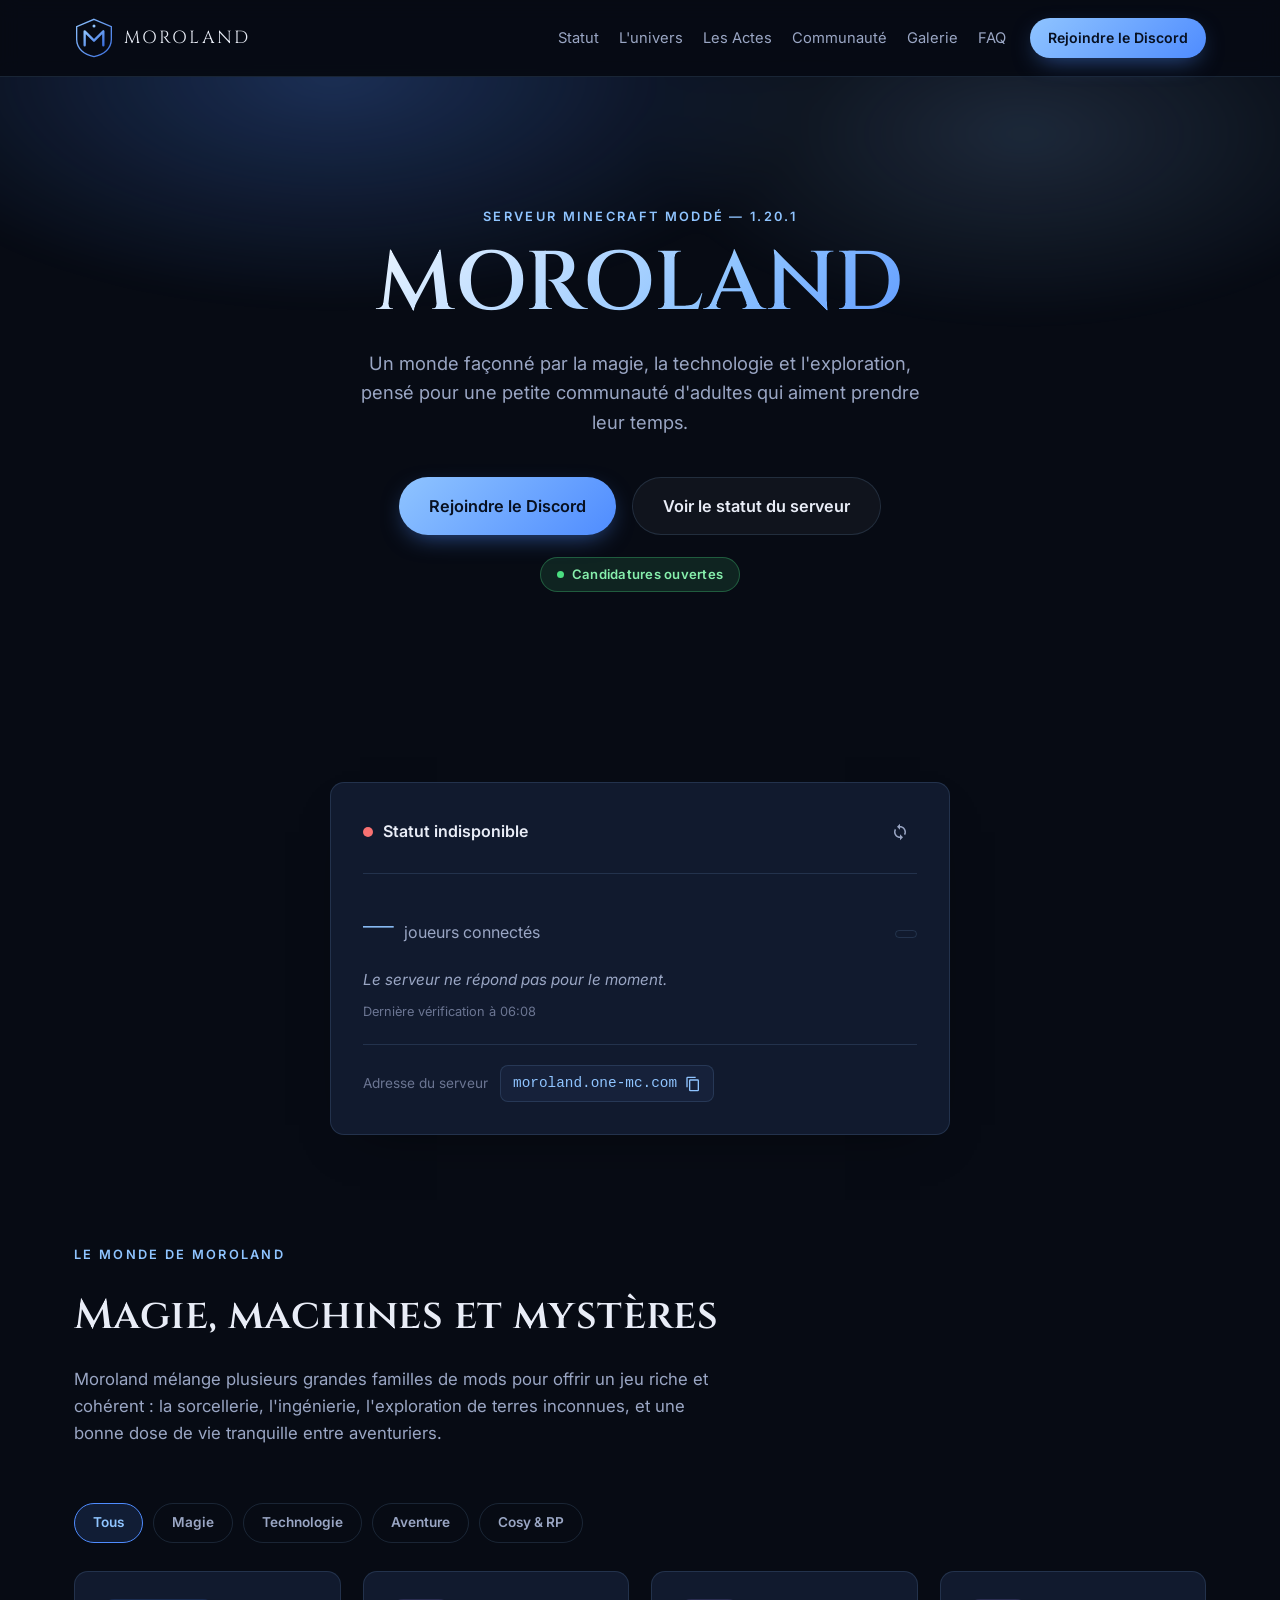
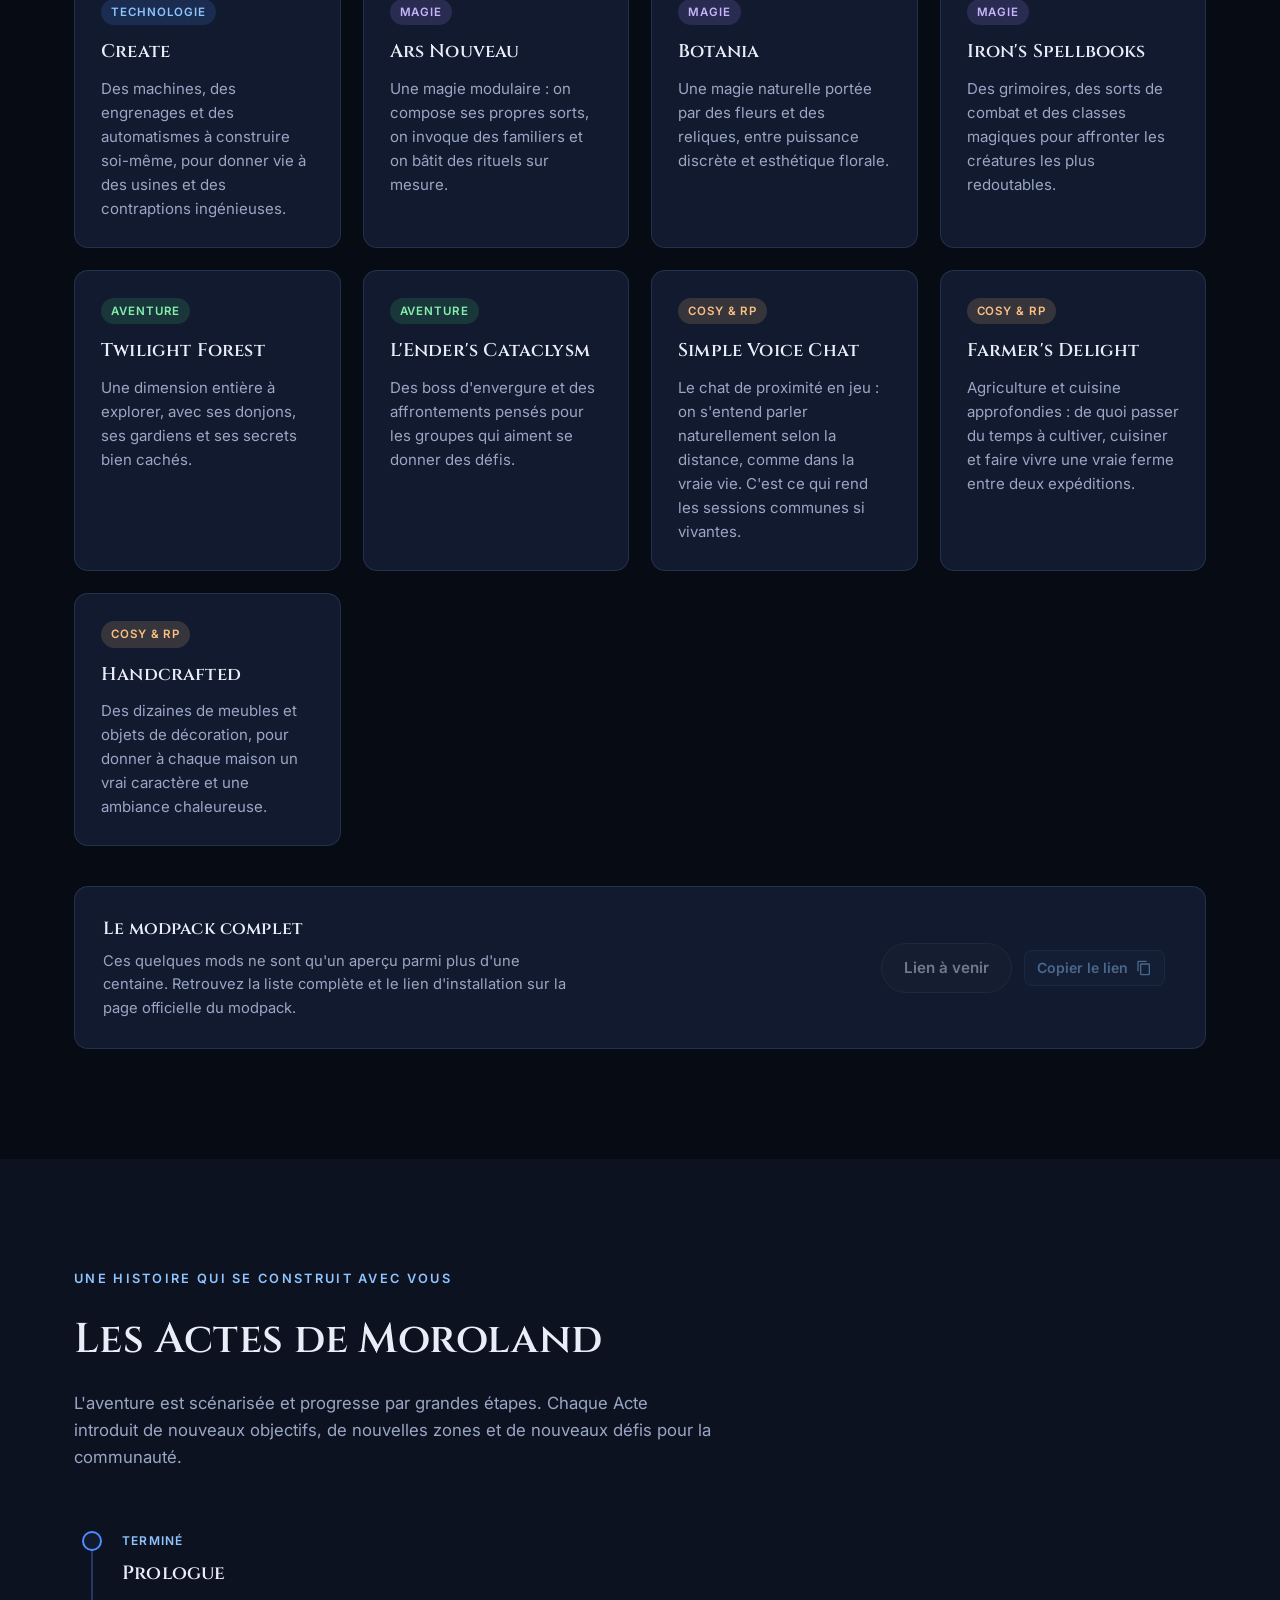
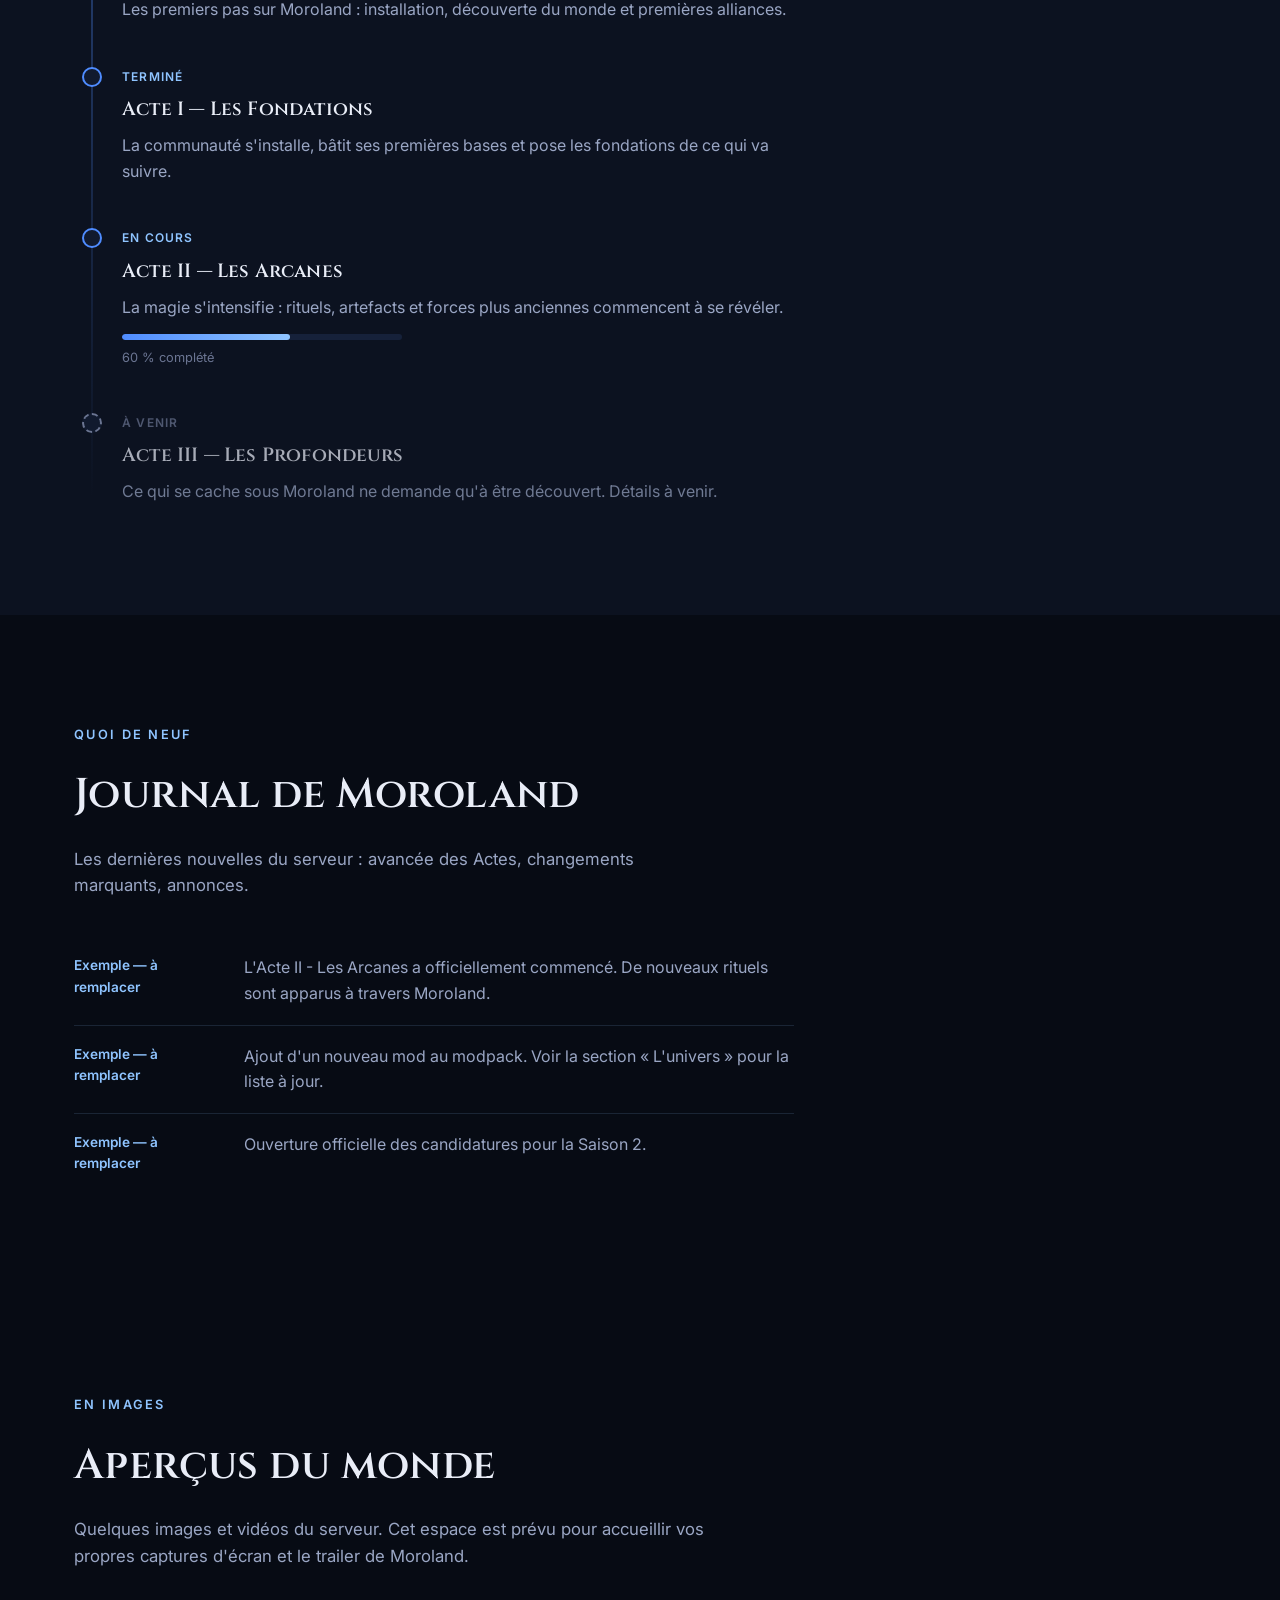
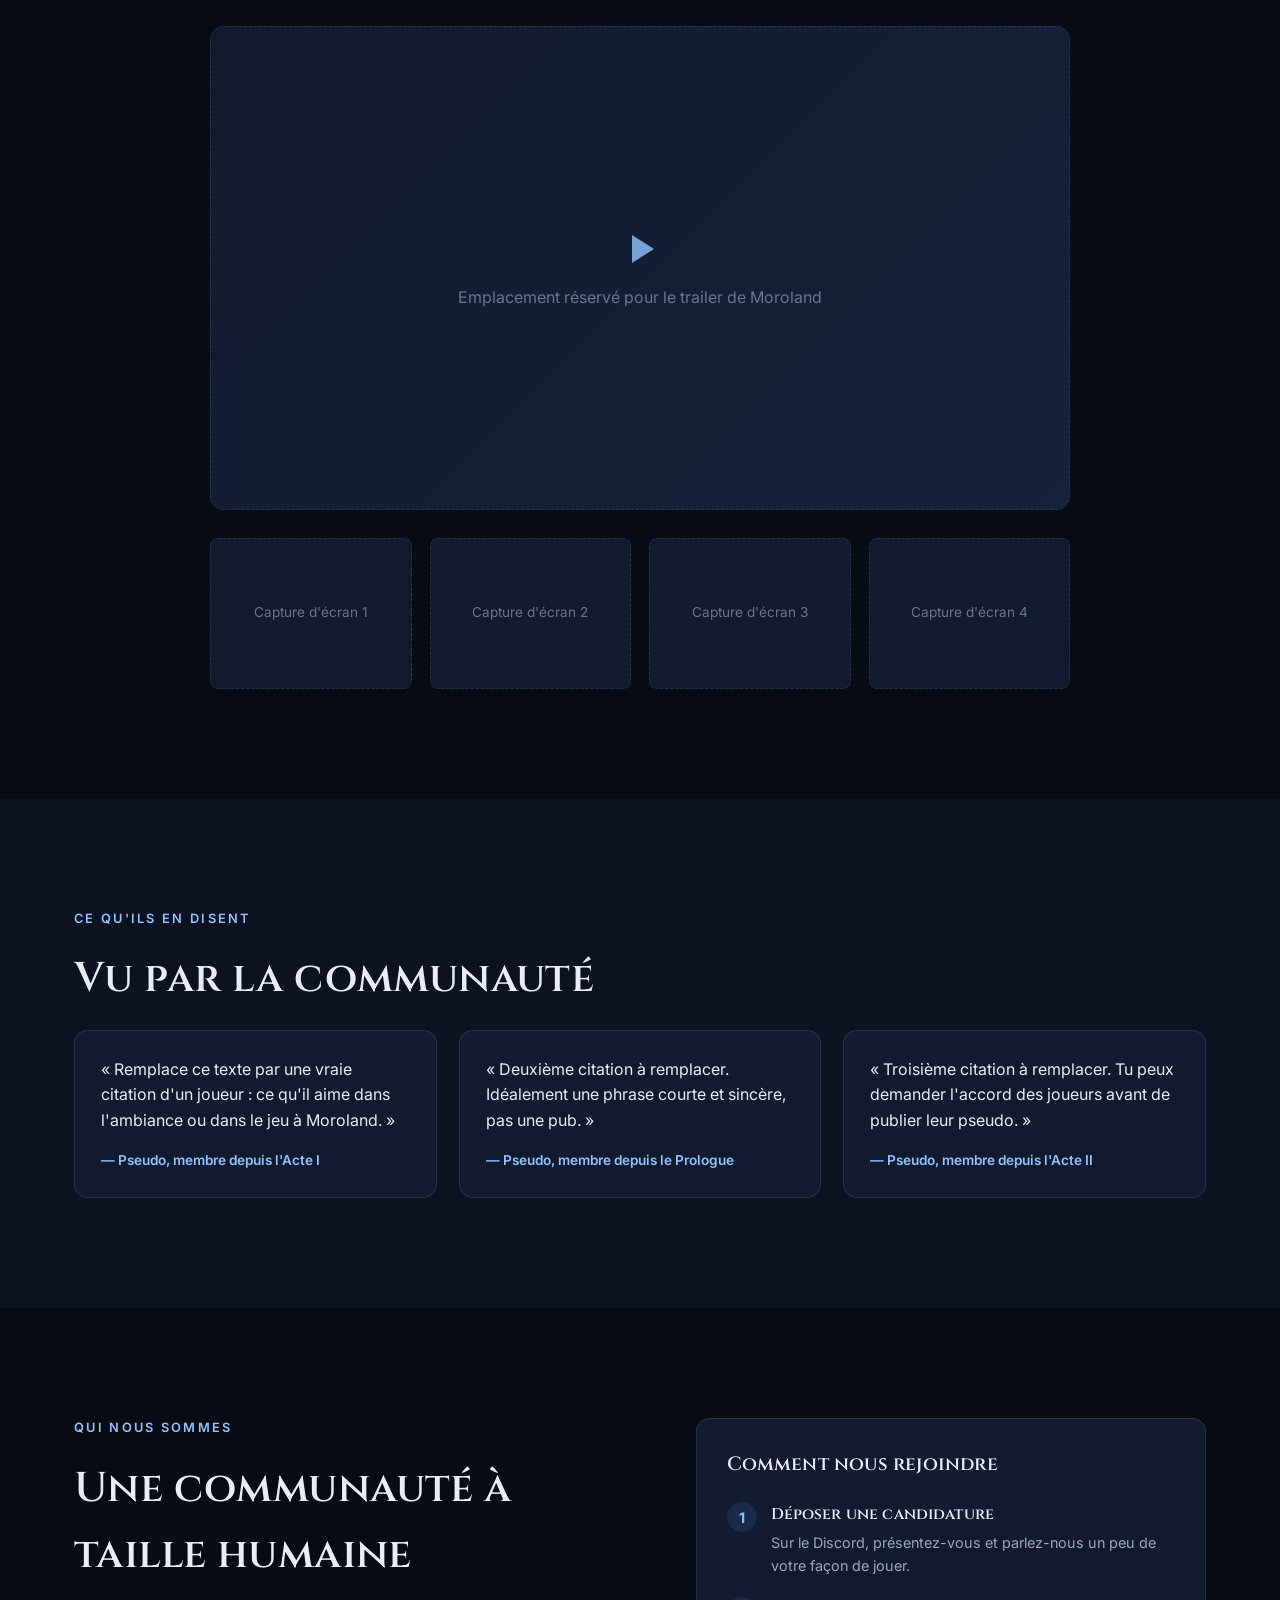
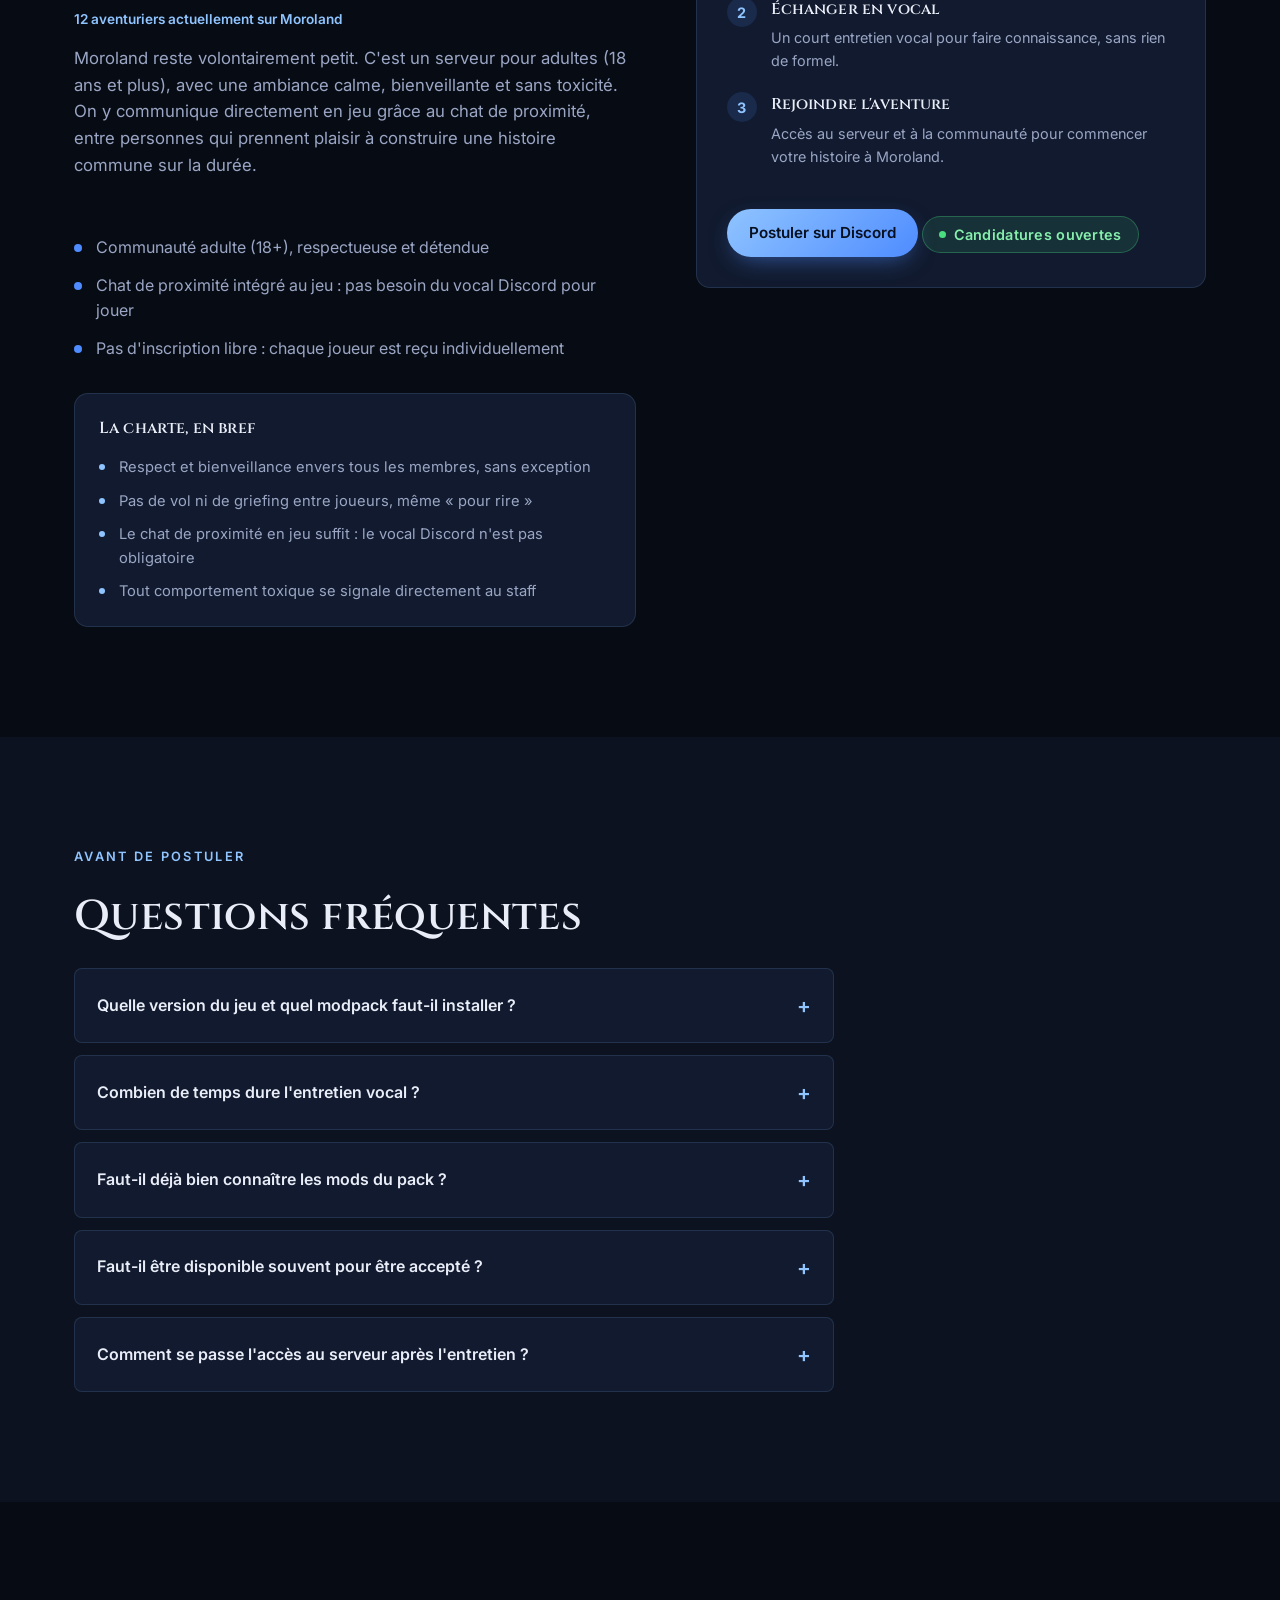
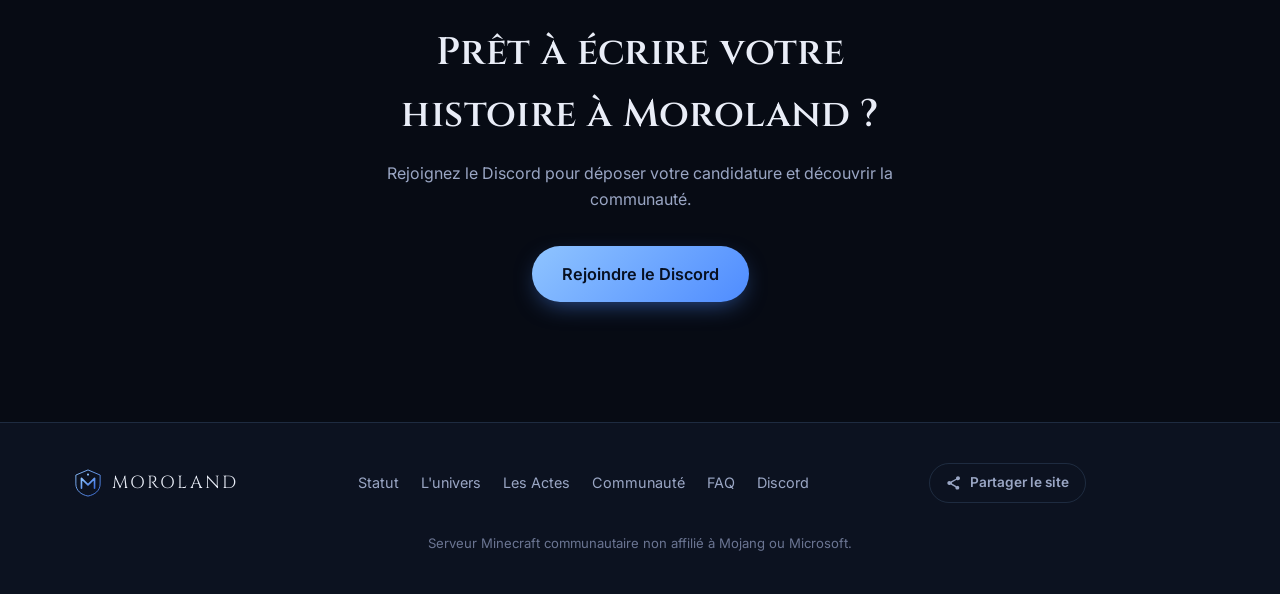
==== commit 4949bdc5: "Ajoute la categorie Cosy & RP (Simple Voice Chat, Farmer's Delight, Handcrafted) pour refleter l'ide" ====
--- a/index.html
+++ b/index.html
@@ -141,7 +141,8 @@
         <h2 class="section-title reveal">Magie, machines et mystères</h2>
         <p class="section-lead reveal">
           Moroland mélange plusieurs grandes familles de mods pour offrir un jeu riche
-          et cohérent : la sorcellerie, l'ingénierie et l'exploration de terres inconnues.
+          et cohérent : la sorcellerie, l'ingénierie, l'exploration de terres inconnues,
+          et une bonne dose de vie tranquille entre aventuriers.
         </p>
 
         <div class="mod-filters reveal" role="group" aria-label="Filtrer les mods par catégorie">
@@ -149,6 +150,7 @@
           <button type="button" class="mod-filter" data-filter="magic">Magie</button>
           <button type="button" class="mod-filter" data-filter="tech">Technologie</button>
           <button type="button" class="mod-filter" data-filter="adventure">Aventure</button>
+          <button type="button" class="mod-filter" data-filter="cosy">Cosy &amp; RP</button>
         </div>
 
         <div class="mod-grid">
@@ -187,12 +189,30 @@
             <h3>L'Ender's Cataclysm</h3>
             <p>Des boss d'envergure et des affrontements pensés pour les groupes qui aiment se donner des défis.</p>
           </article>
+
+          <article class="mod-card reveal" data-category="cosy">
+            <span class="mod-tag mod-tag-cosy">Cosy &amp; RP</span>
+            <h3>Simple Voice Chat</h3>
+            <p>Le chat de proximité en jeu : on s'entend parler naturellement selon la distance, comme dans la vraie vie. C'est ce qui rend les sessions communes si vivantes.</p>
+          </article>
+
+          <article class="mod-card reveal" data-category="cosy">
+            <span class="mod-tag mod-tag-cosy">Cosy &amp; RP</span>
+            <h3>Farmer's Delight</h3>
+            <p>Agriculture et cuisine approfondies : de quoi passer du temps à cultiver, cuisiner et faire vivre une vraie ferme entre deux expéditions.</p>
+          </article>
+
+          <article class="mod-card reveal" data-category="cosy">
+            <span class="mod-tag mod-tag-cosy">Cosy &amp; RP</span>
+            <h3>Handcrafted</h3>
+            <p>Des dizaines de meubles et objets de décoration, pour donner à chaque maison un vrai caractère et une ambiance chaleureuse.</p>
+          </article>
         </div>
 
         <div class="modpack-cta reveal">
           <div>
             <h3>Le modpack complet</h3>
-            <p>Ces six mods ne sont qu'un aperçu. Retrouvez la liste complète et le lien d'installation sur la page officielle du modpack.</p>
+            <p>Ces quelques mods ne sont qu'un aperçu parmi plus d'une centaine. Retrouvez la liste complète et le lien d'installation sur la page officielle du modpack.</p>
           </div>
           <div class="modpack-cta-actions">
             <a href="#" class="btn btn-ghost" id="modpack-link" target="_blank" rel="noopener noreferrer">Voir le modpack</a>
--- a/css/style.css
+++ b/css/style.css
@@ -295,7 +295,11 @@
 }
 .status-label { font-weight: 600; }
 .status-refresh {
-  padding: 8px;
+  width: 34px;
+  height: 34px;
+  display: flex;
+  align-items: center;
+  justify-content: center;
   border-radius: 50%;
   color: var(--text-muted);
   transition: color 0.15s ease, transform 0.4s ease, background 0.15s ease;
@@ -386,6 +390,7 @@
 .mod-tag-tech { background: rgba(79, 140, 255, 0.16); color: var(--accent-light); }
 .mod-tag-magic { background: rgba(167, 139, 250, 0.16); color: #c4b5fd; }
 .mod-tag-adventure { background: rgba(74, 222, 128, 0.14); color: #86efac; }
+.mod-tag-cosy { background: rgba(251, 191, 130, 0.16); color: #fbbf82; }
 
 /* ---------- Modpack CTA (dans "L'univers") ---------- */
 .modpack-cta {
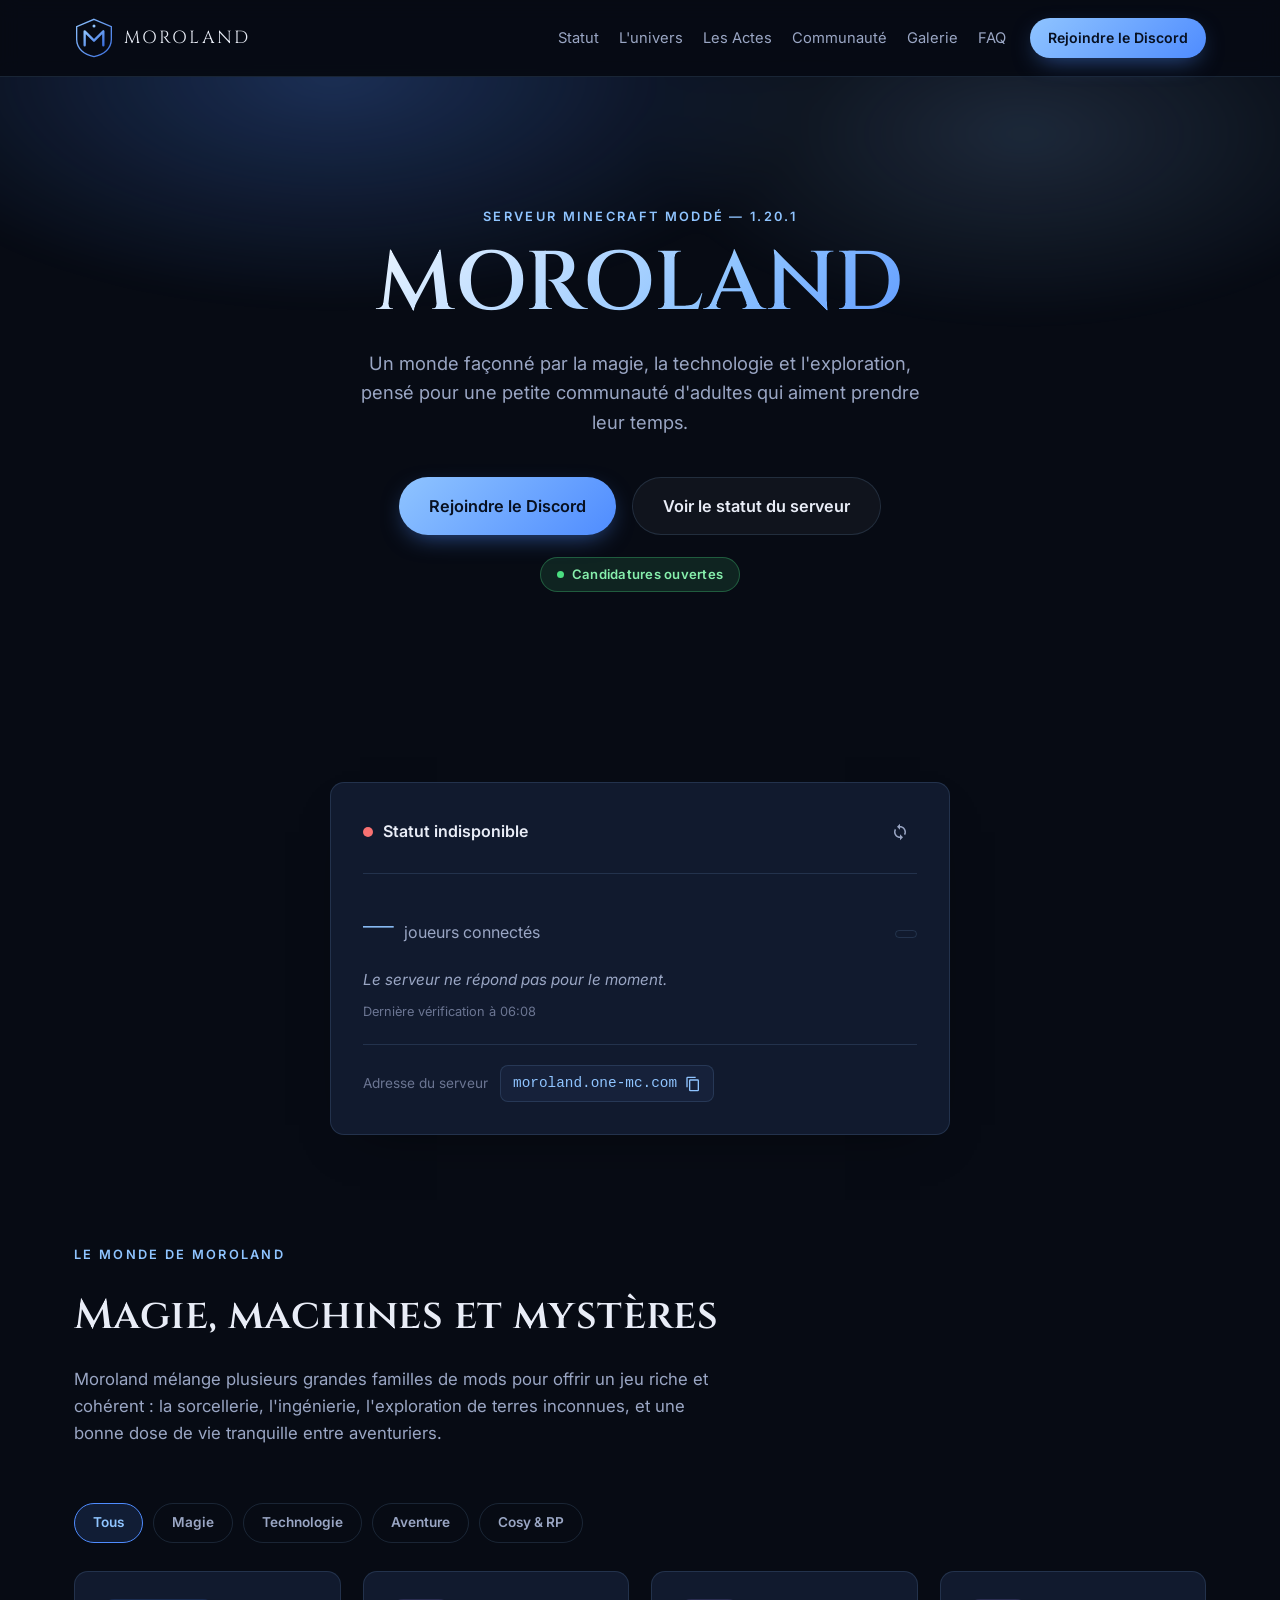
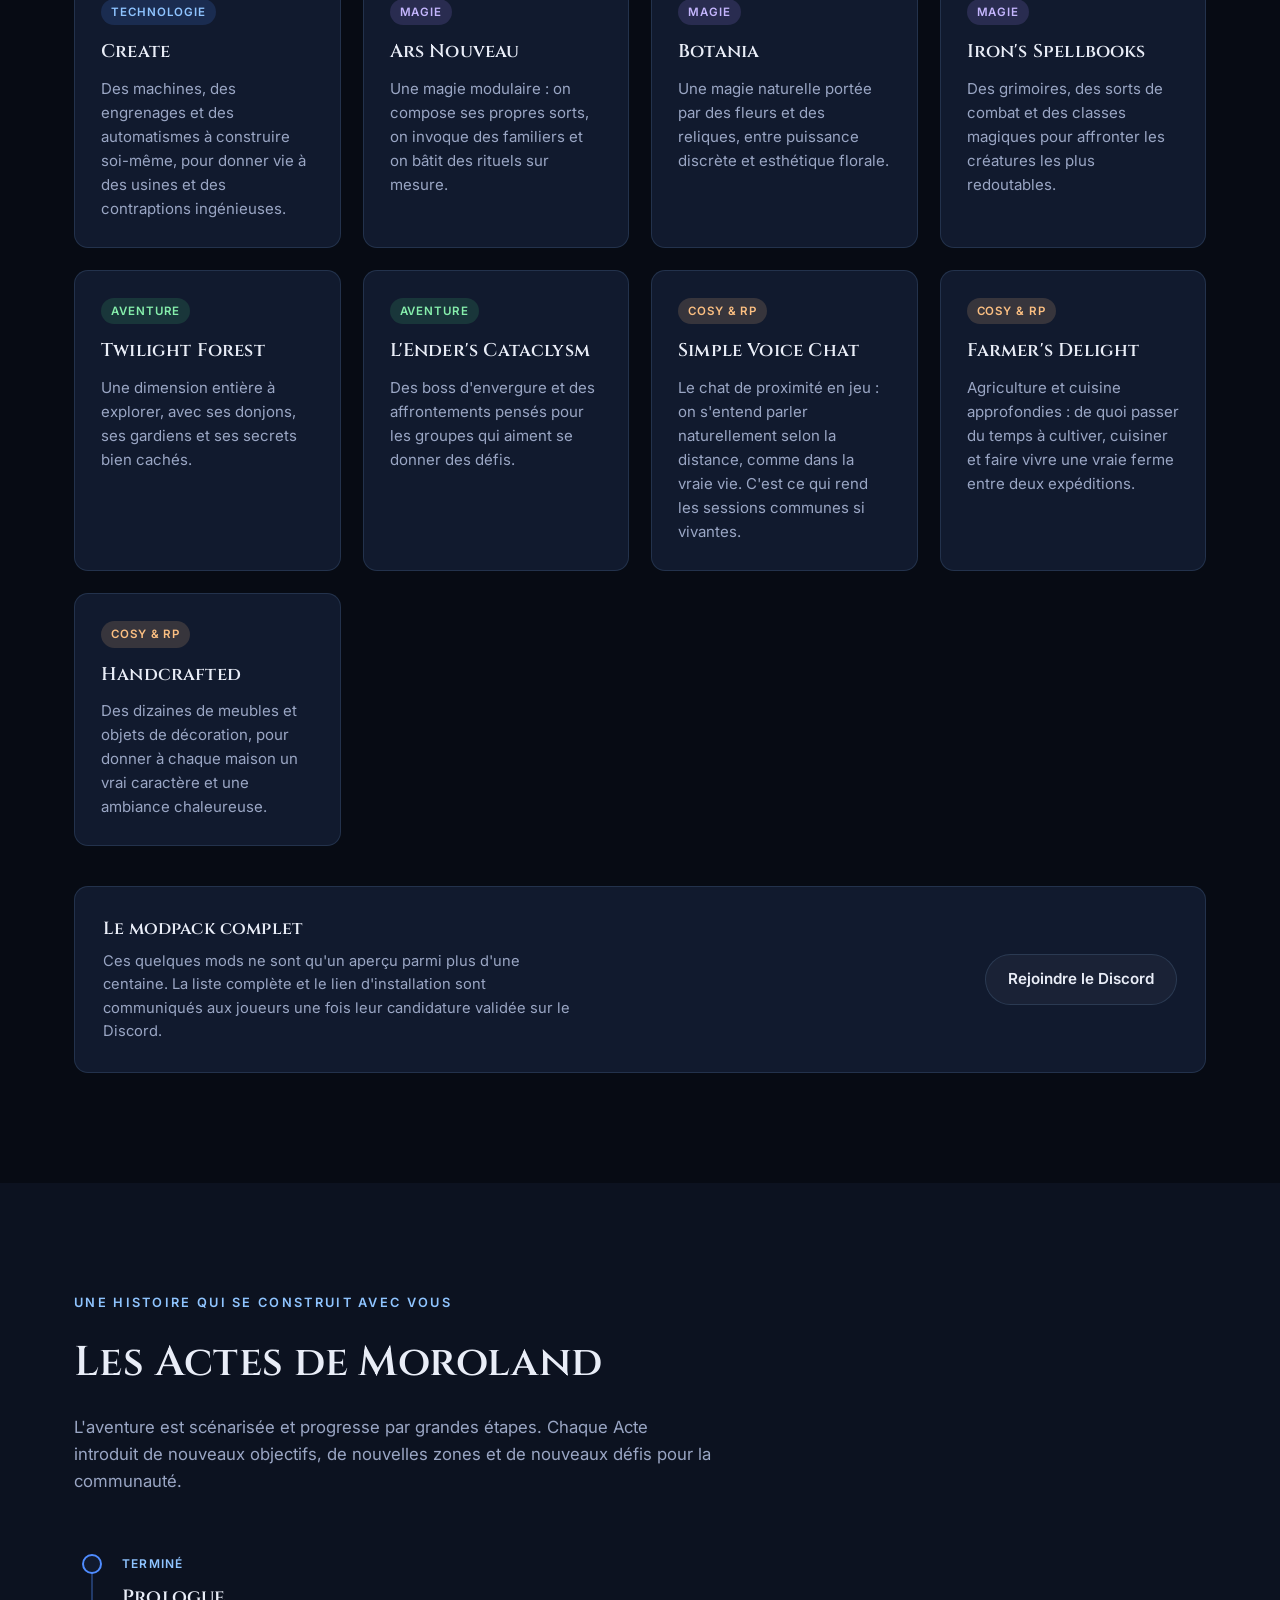
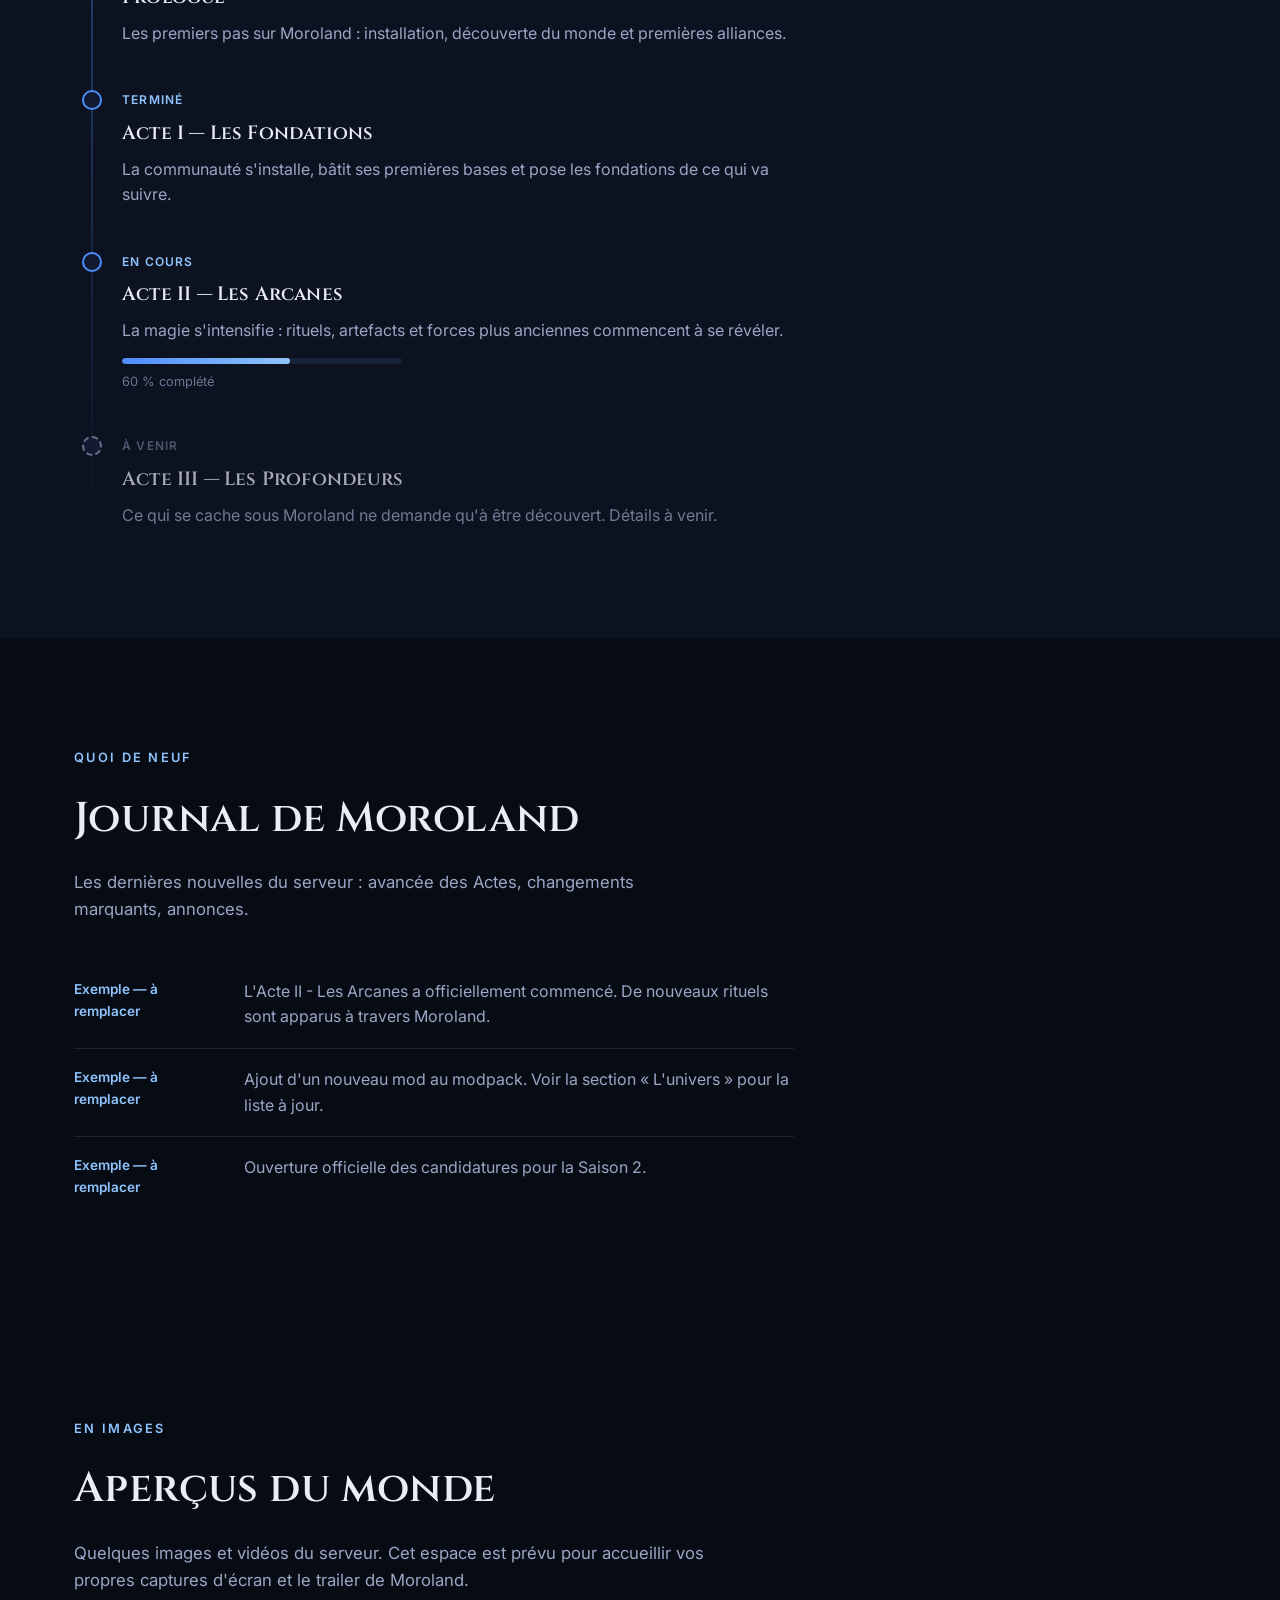
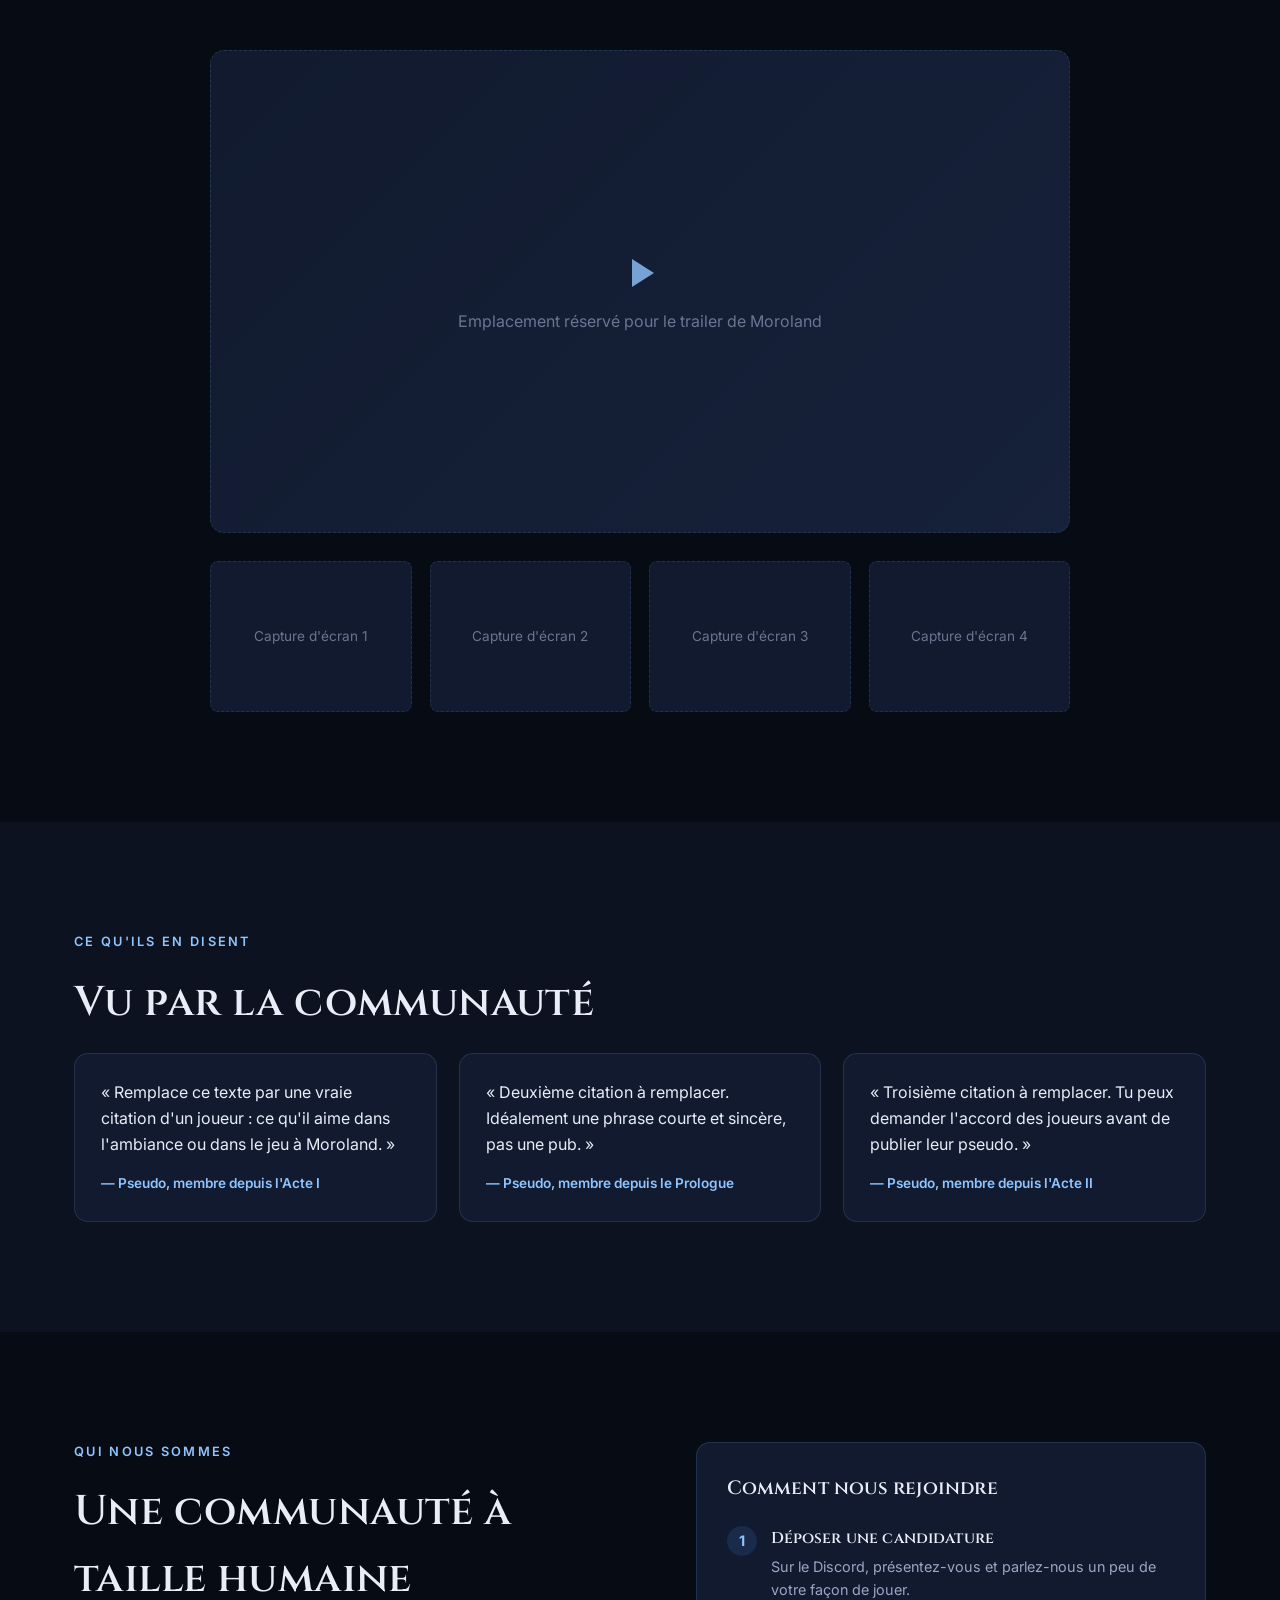
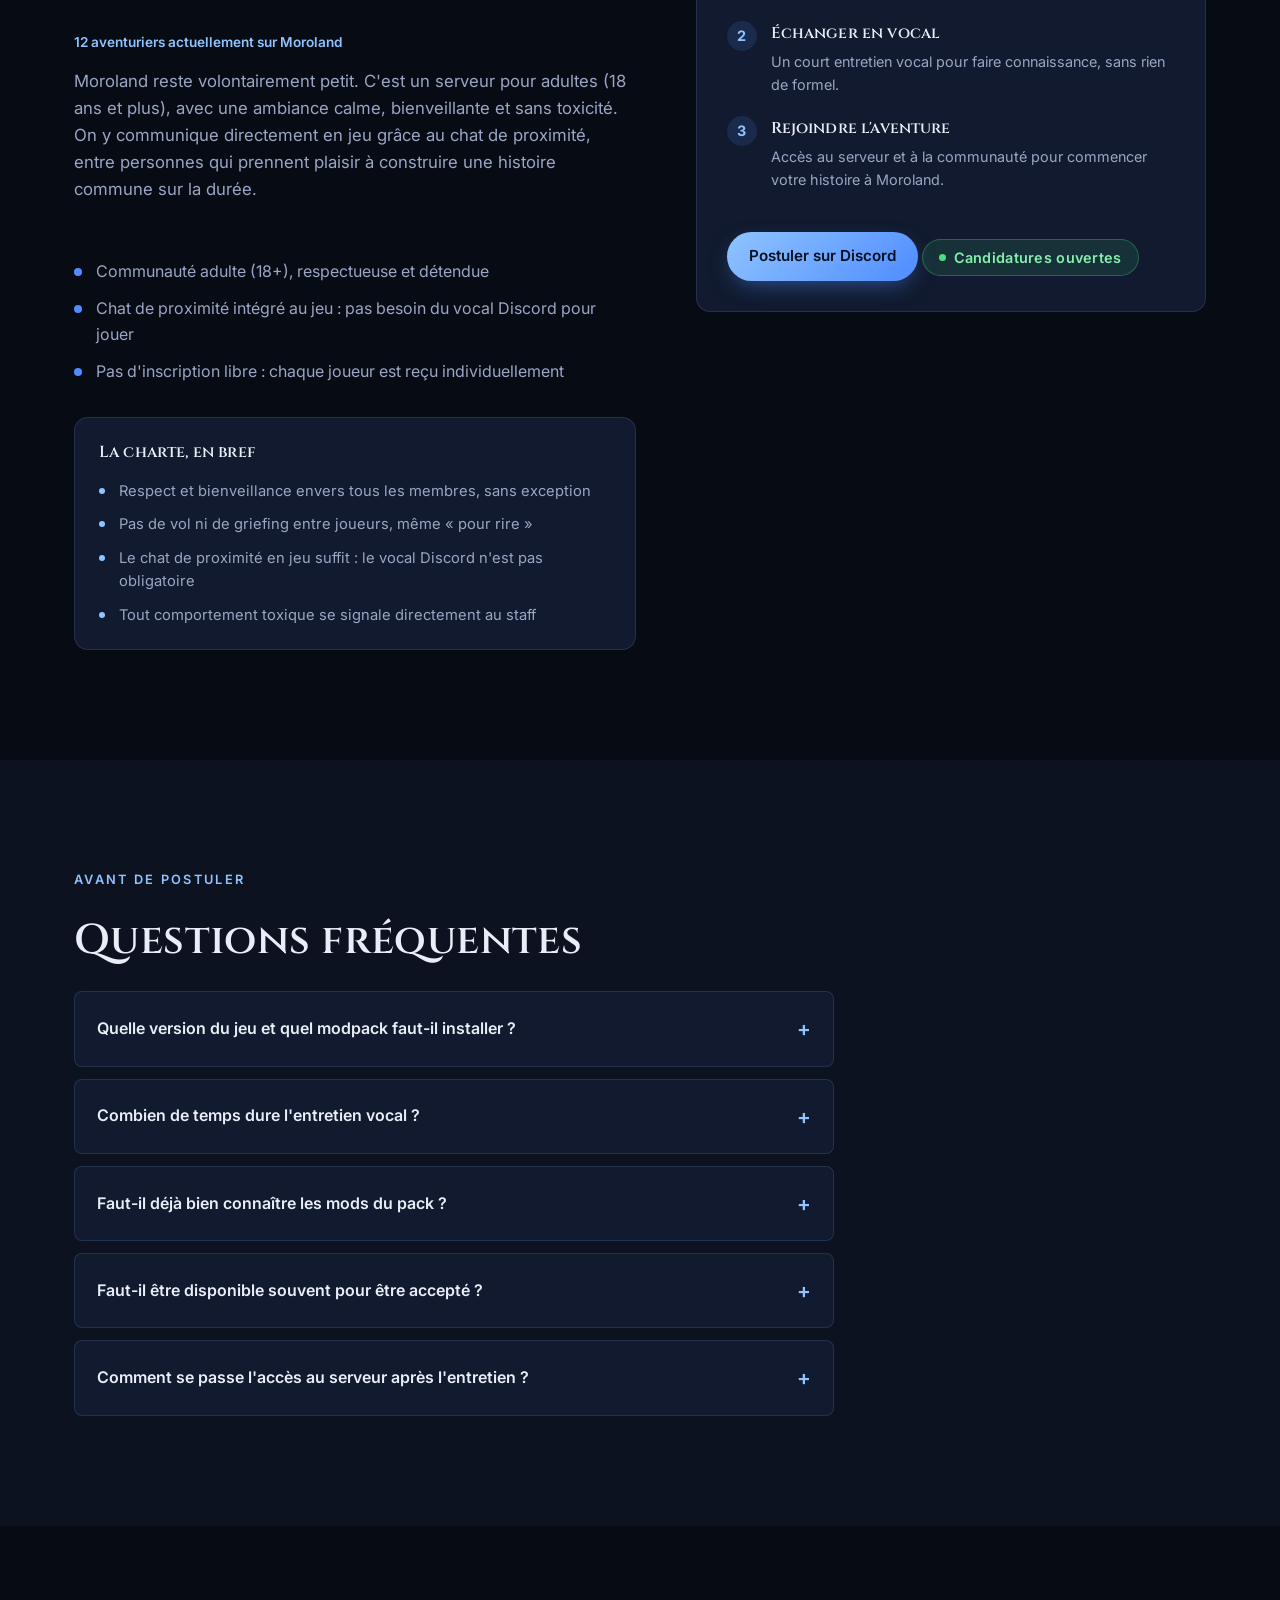
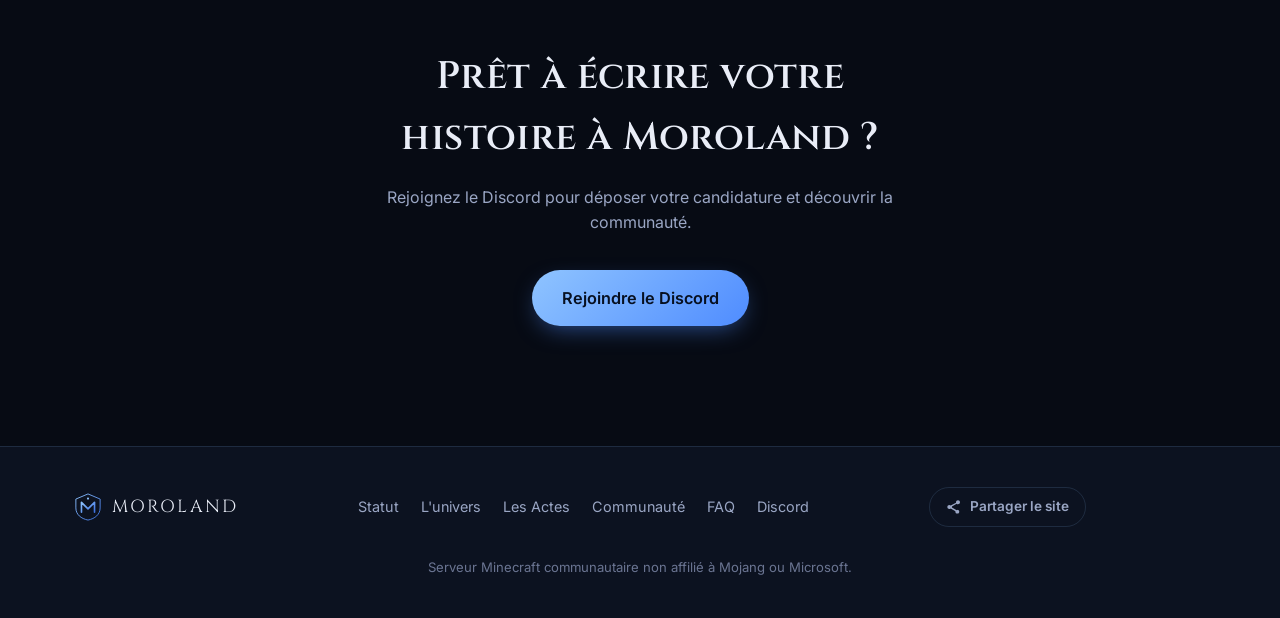
==== commit d6030773: "Le modpack est desormais communique via Discord apres verification, plus de lien public CurseForge" ====
--- a/index.html
+++ b/index.html
@@ -212,17 +212,10 @@
         <div class="modpack-cta reveal">
           <div>
             <h3>Le modpack complet</h3>
-            <p>Ces quelques mods ne sont qu'un aperçu parmi plus d'une centaine. Retrouvez la liste complète et le lien d'installation sur la page officielle du modpack.</p>
+            <p>Ces quelques mods ne sont qu'un aperçu parmi plus d'une centaine. La liste complète et le lien d'installation sont communiqués aux joueurs une fois leur candidature validée sur le Discord.</p>
           </div>
           <div class="modpack-cta-actions">
-            <a href="#" class="btn btn-ghost" id="modpack-link" target="_blank" rel="noopener noreferrer">Voir le modpack</a>
-            <button class="status-address" id="modpack-copy-btn" type="button">
-              <span>Copier le lien</span>
-              <svg viewBox="0 0 24 24" width="16" height="16" aria-hidden="true">
-                <path fill="currentColor" d="M16 1H4a2 2 0 0 0-2 2v14h2V3h12V1zm3 4H8a2 2 0 0 0-2 2v14a2 2 0 0 0 2 2h11a2 2 0 0 0 2-2V7a2 2 0 0 0-2-2zm0 16H8V7h11v14z"/>
-              </svg>
-            </button>
-            <span class="status-copied" id="modpack-copied" role="status" aria-live="polite"></span>
+            <a href="#" class="btn btn-ghost js-discord-link" data-discord-link target="_blank" rel="noopener noreferrer">Rejoindre le Discord</a>
           </div>
         </div>
       </div>
--- a/css/style.css
+++ b/css/style.css
@@ -408,9 +408,6 @@
 .modpack-cta h3 { font-size: 1.1rem; margin-bottom: 6px; }
 .modpack-cta p { color: var(--text-muted); font-size: 0.92rem; max-width: 480px; }
 .modpack-cta-actions { display: flex; align-items: center; gap: 12px; flex-wrap: wrap; }
-.modpack-cta-actions .status-address { background: var(--surface-2); }
-.modpack-cta-actions .status-address span { font-size: 0.88rem; font-weight: 600; }
-.modpack-cta-actions .is-disabled { opacity: 0.45; cursor: not-allowed; pointer-events: none; }
 
 /* ---------- Les Actes (timeline) ---------- */
 .acts-timeline {
